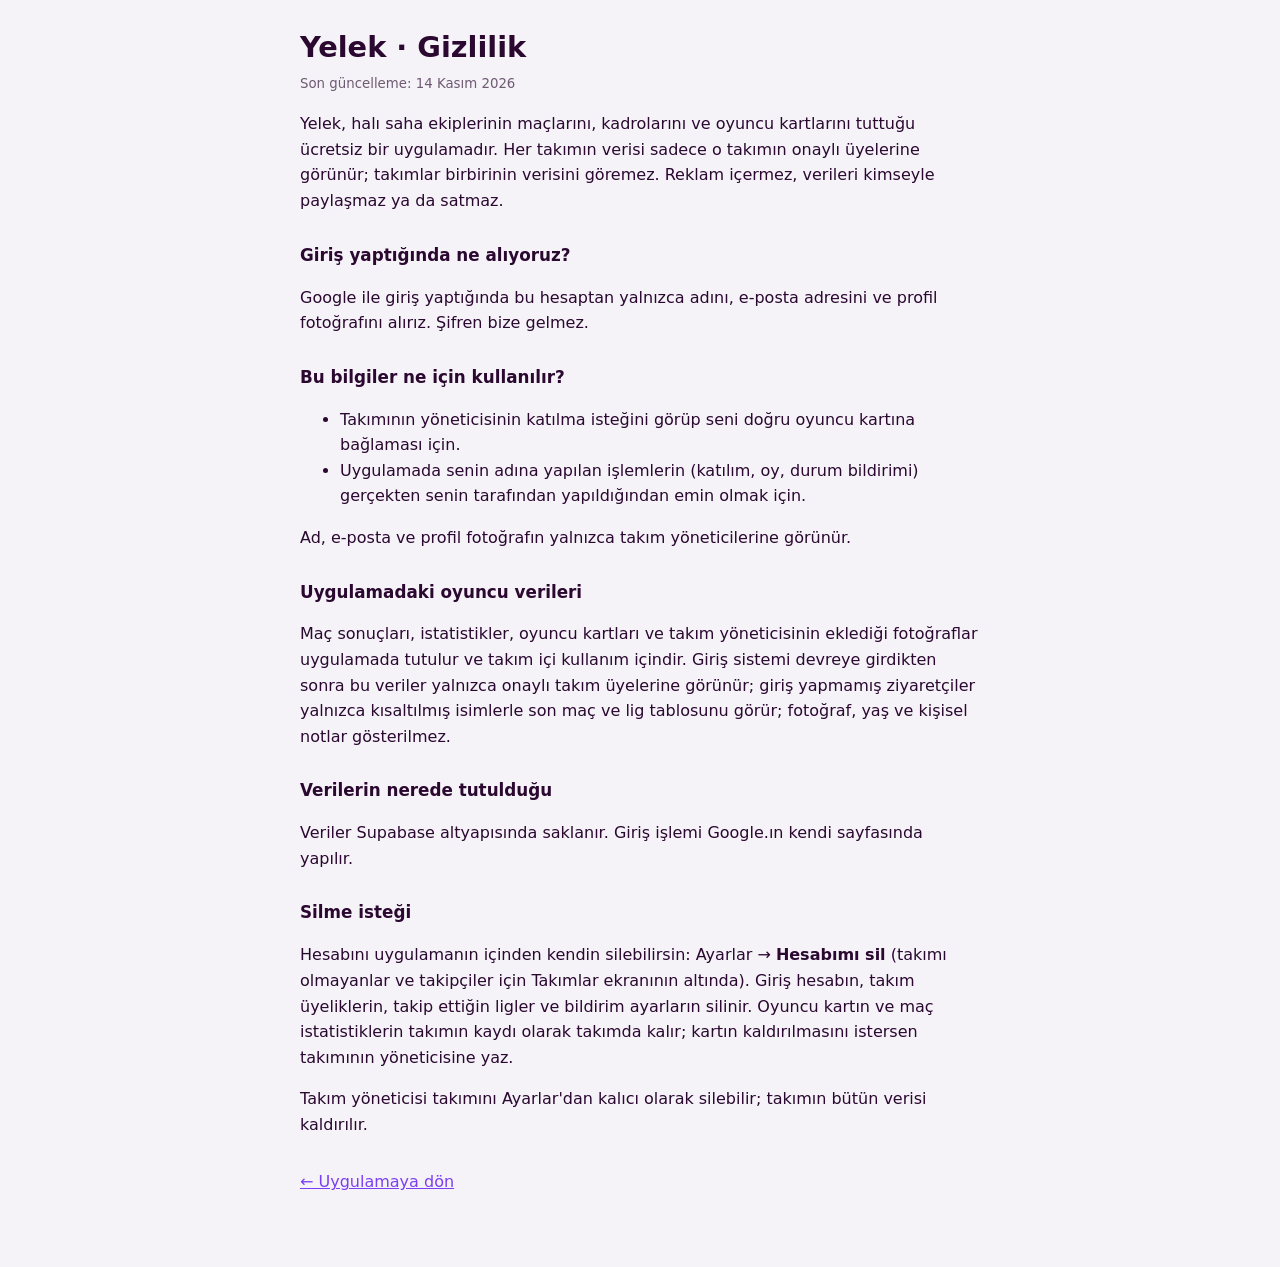
==== gizlilik.html @ 789c7aac "Hesabımı sil: uygulama içinden kalıcı hesap silme (yedekli), gizlilik metni Co-Authored-By: Claude O" ====
<!doctype html>
<html lang="tr">
<head>
<meta charset="utf-8">
<meta name="viewport" content="width=device-width,initial-scale=1">
<title>Yelek · Gizlilik</title>
<style>
:root{--bg:#F5F3F8;--ink:#2A0830;--muted:#6E5A72;--acc:#7B3FF2}
body{margin:0;background:var(--bg);color:var(--ink);font:16px/1.6 Inter,system-ui,-apple-system,sans-serif}
main{max-width:680px;margin:0 auto;padding:32px 16px 56px}
h1{font-size:1.8rem;line-height:1.1;margin:0 0 6px}
h2{font-size:1.05rem;margin:28px 0 6px}
p,li{color:var(--ink)}small{color:var(--muted)}
a{color:var(--acc)}
</style>
</head>
<body>
<main>
<h1>Yelek · Gizlilik</h1>
<small>Son güncelleme: 14 Kasım 2026</small>

<p>Yelek, halı saha ekiplerinin maçlarını, kadrolarını ve oyuncu kartlarını tuttuğu ücretsiz bir uygulamadır. Her takımın verisi sadece o takımın onaylı üyelerine görünür; takımlar birbirinin verisini göremez. Reklam içermez, verileri kimseyle paylaşmaz ya da satmaz.</p>

<h2>Giriş yaptığında ne alıyoruz?</h2>
<p>Google ile giriş yaptığında bu hesaptan yalnızca adını, e-posta adresini ve profil fotoğrafını alırız. Şifren bize gelmez.</p>

<h2>Bu bilgiler ne için kullanılır?</h2>
<ul>
<li>Takımının yöneticisinin katılma isteğini görüp seni doğru oyuncu kartına bağlaması için.</li>
<li>Uygulamada senin adına yapılan işlemlerin (katılım, oy, durum bildirimi) gerçekten senin tarafından yapıldığından emin olmak için.</li>
</ul>
<p>Ad, e-posta ve profil fotoğrafın yalnızca takım yöneticilerine görünür.</p>

<h2>Uygulamadaki oyuncu verileri</h2>
<p>Maç sonuçları, istatistikler, oyuncu kartları ve takım yöneticisinin eklediği fotoğraflar uygulamada tutulur ve takım içi kullanım içindir. Giriş sistemi devreye girdikten sonra bu veriler yalnızca onaylı takım üyelerine görünür; giriş yapmamış ziyaretçiler yalnızca kısaltılmış isimlerle son maç ve lig tablosunu görür; fotoğraf, yaş ve kişisel notlar gösterilmez.</p>

<h2>Verilerin nerede tutulduğu</h2>
<p>Veriler Supabase altyapısında saklanır. Giriş işlemi Google.ın kendi sayfasında yapılır.</p>

<h2>Silme isteği</h2>
<p>Hesabını uygulamanın içinden kendin silebilirsin: Ayarlar → <b>Hesabımı sil</b> (takımı olmayanlar ve takipçiler için Takımlar ekranının altında). Giriş hesabın, takım üyeliklerin, takip ettiğin ligler ve bildirim ayarların silinir. Oyuncu kartın ve maç istatistiklerin takımın kaydı olarak takımda kalır; kartın kaldırılmasını istersen takımının yöneticisine yaz.</p>
<p>Takım yöneticisi takımını Ayarlar'dan kalıcı olarak silebilir; takımın bütün verisi kaldırılır.</p>

<p style="margin-top:32px"><a href="./">← Uygulamaya dön</a></p>
</main>
</body>
</html>
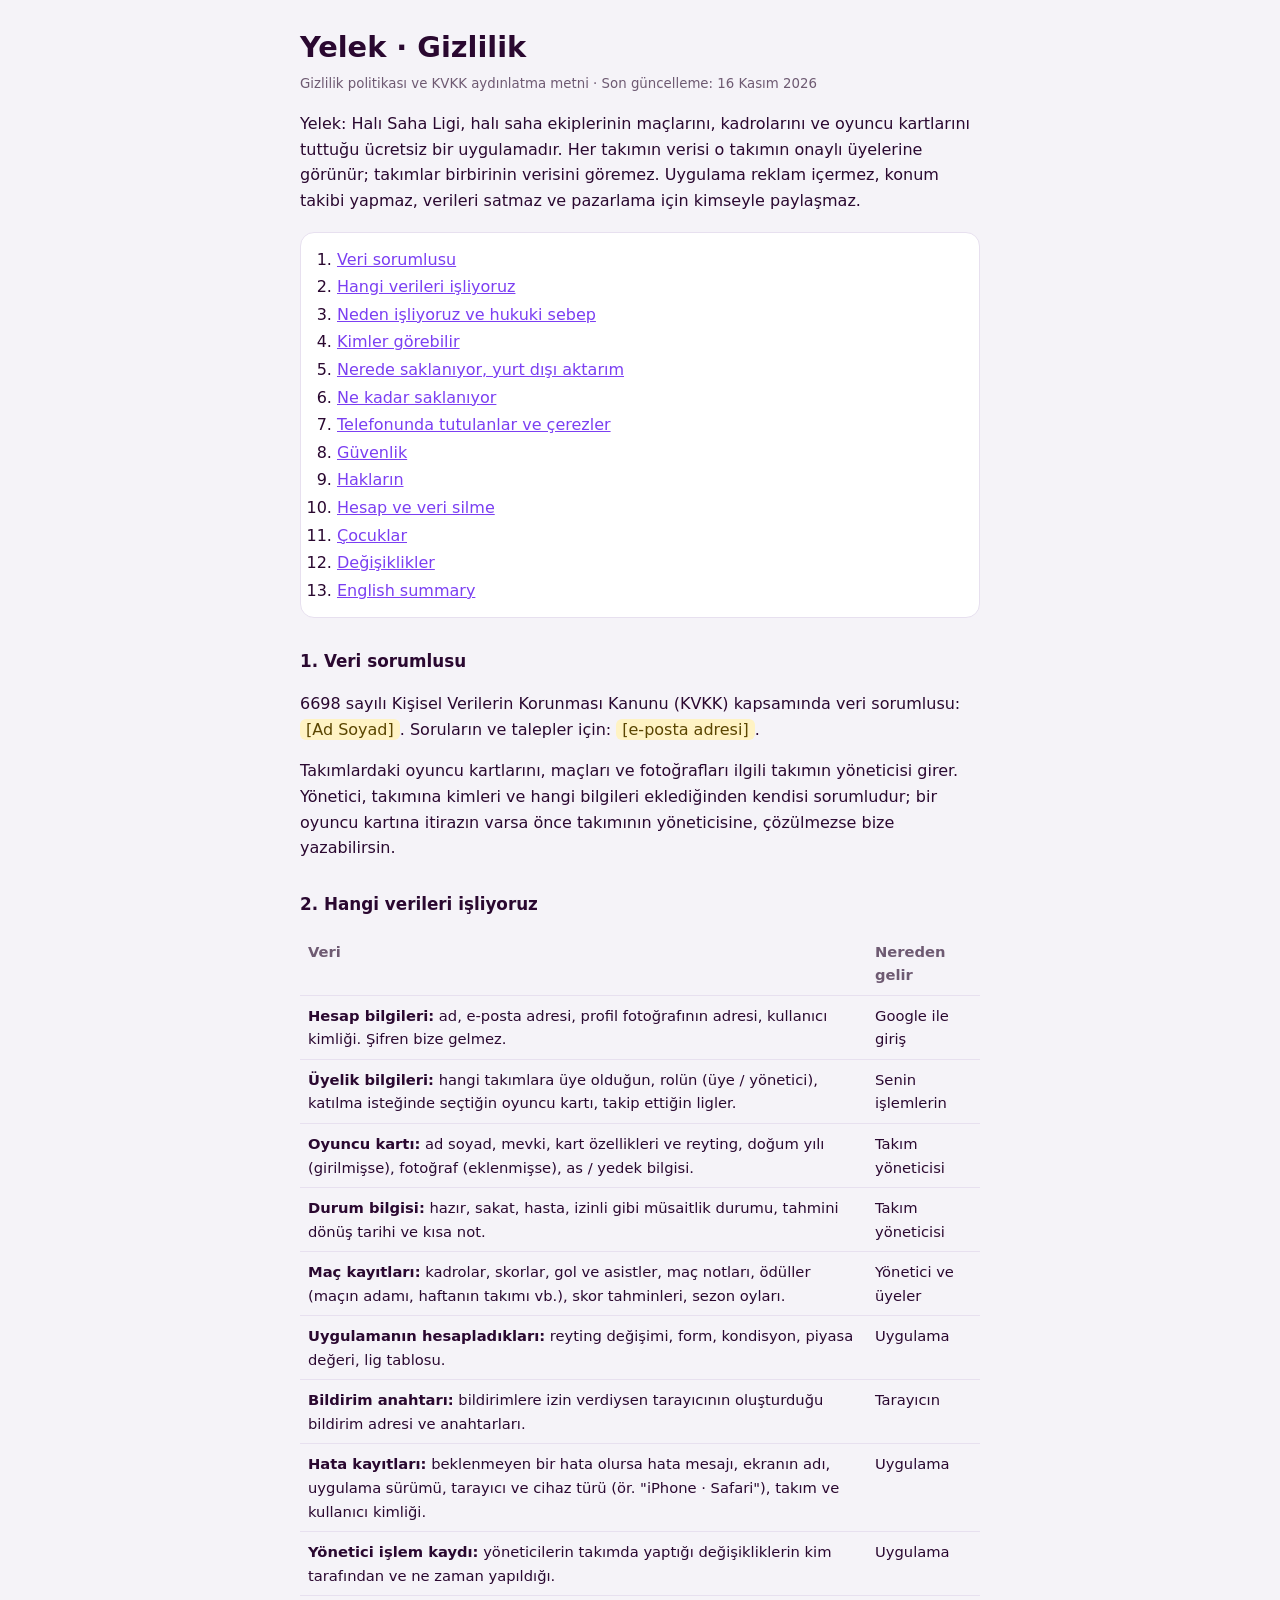
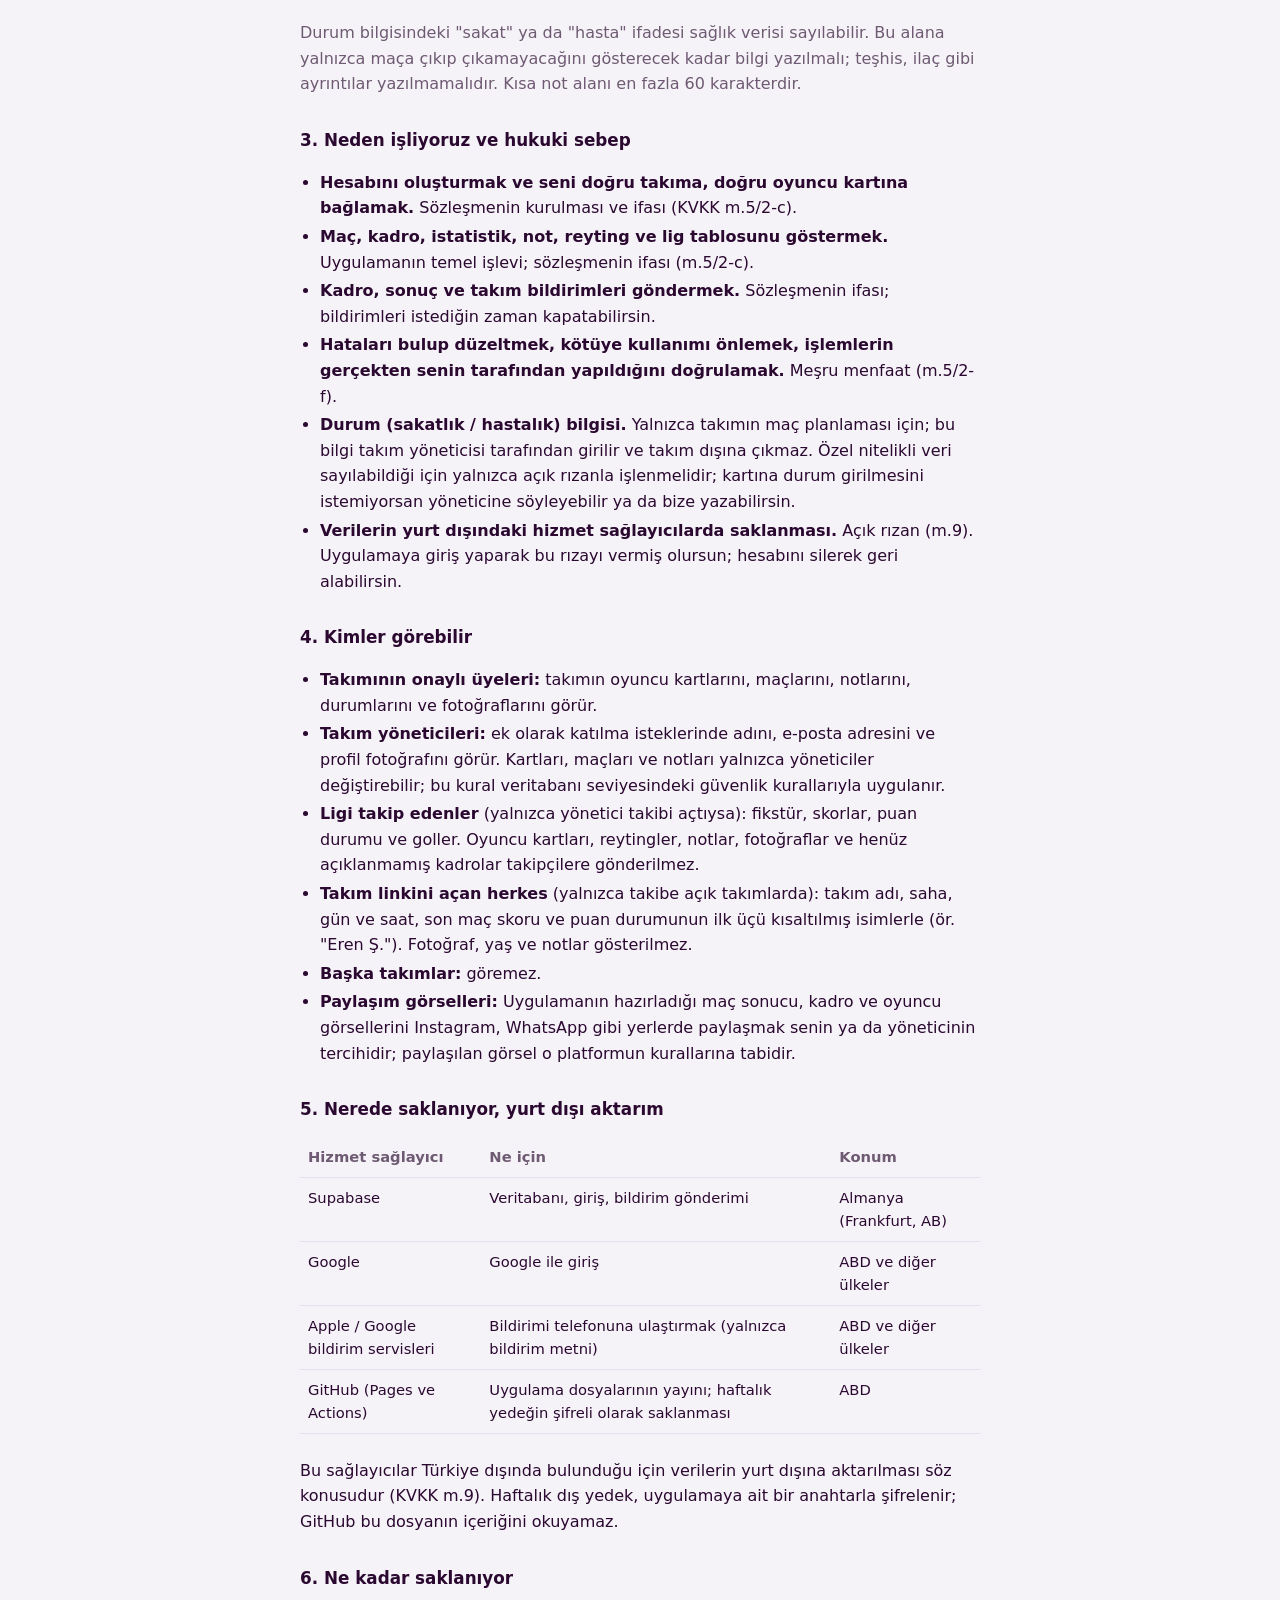
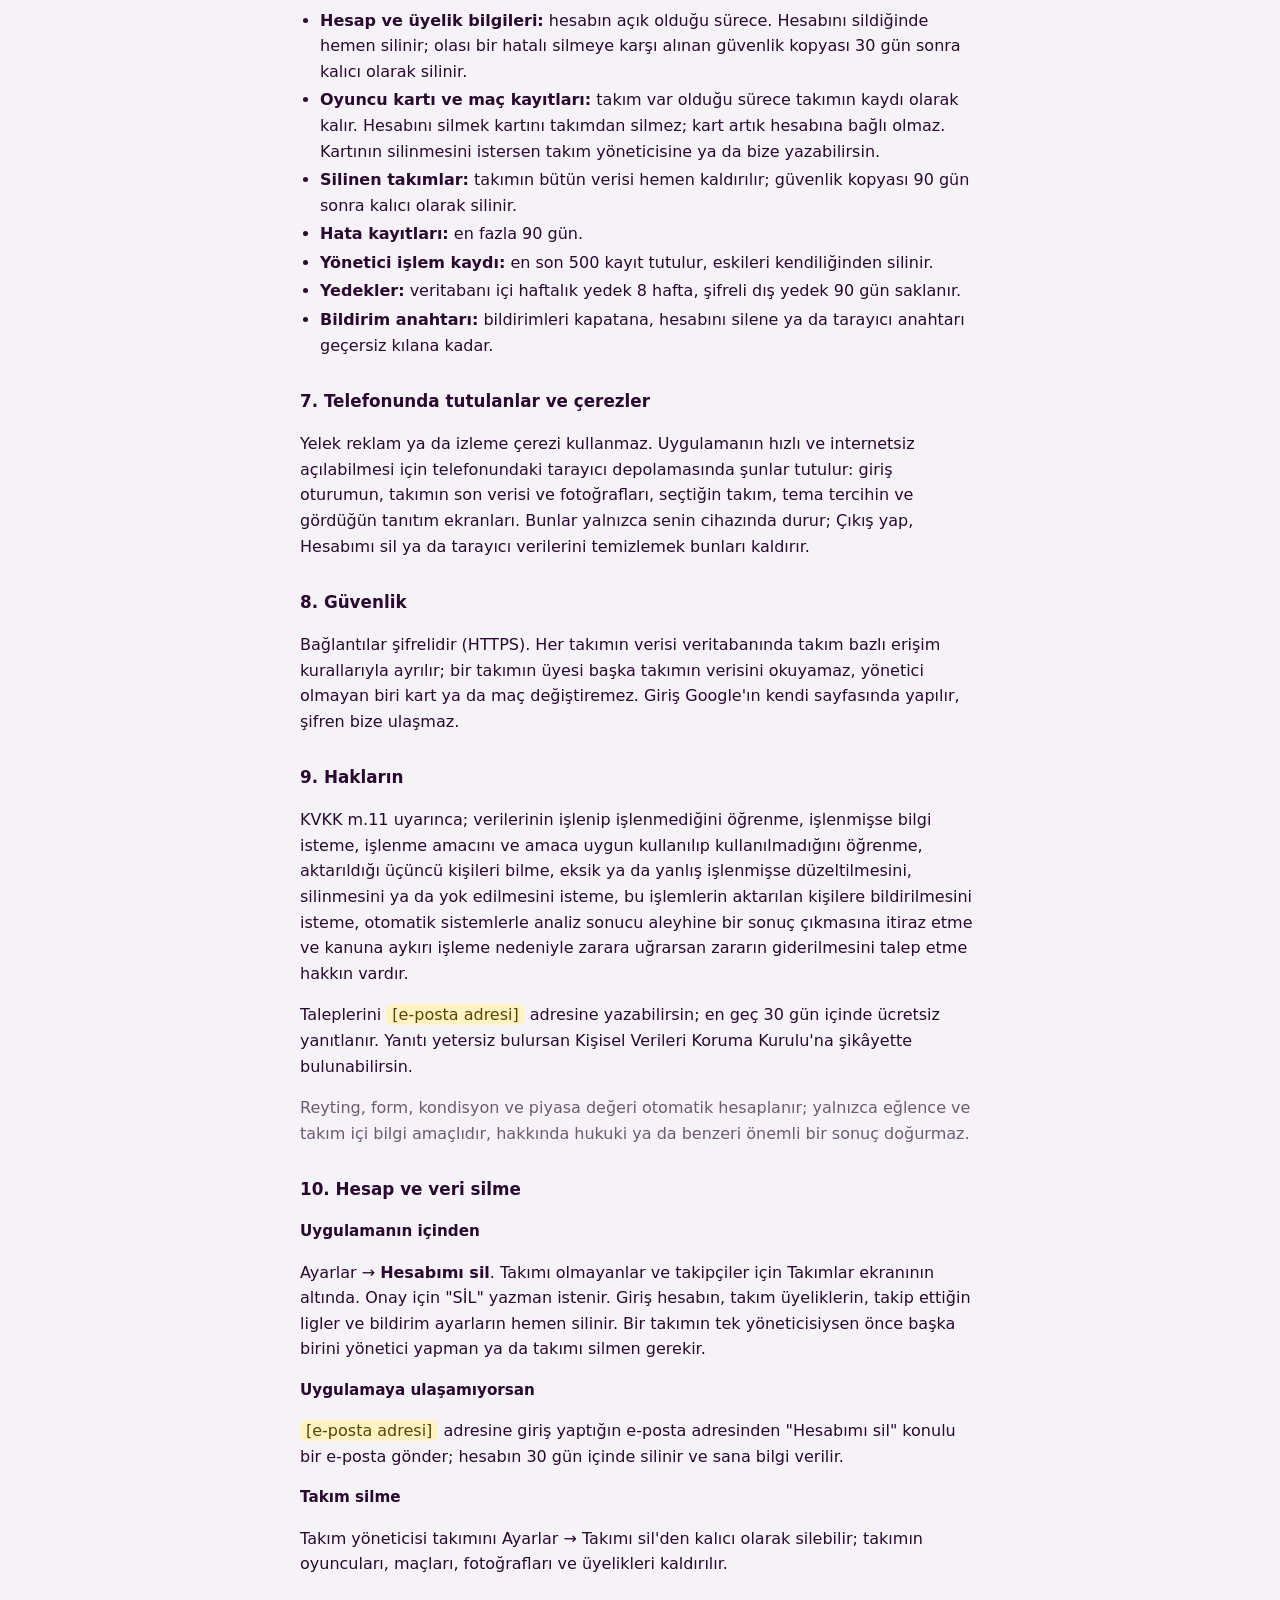
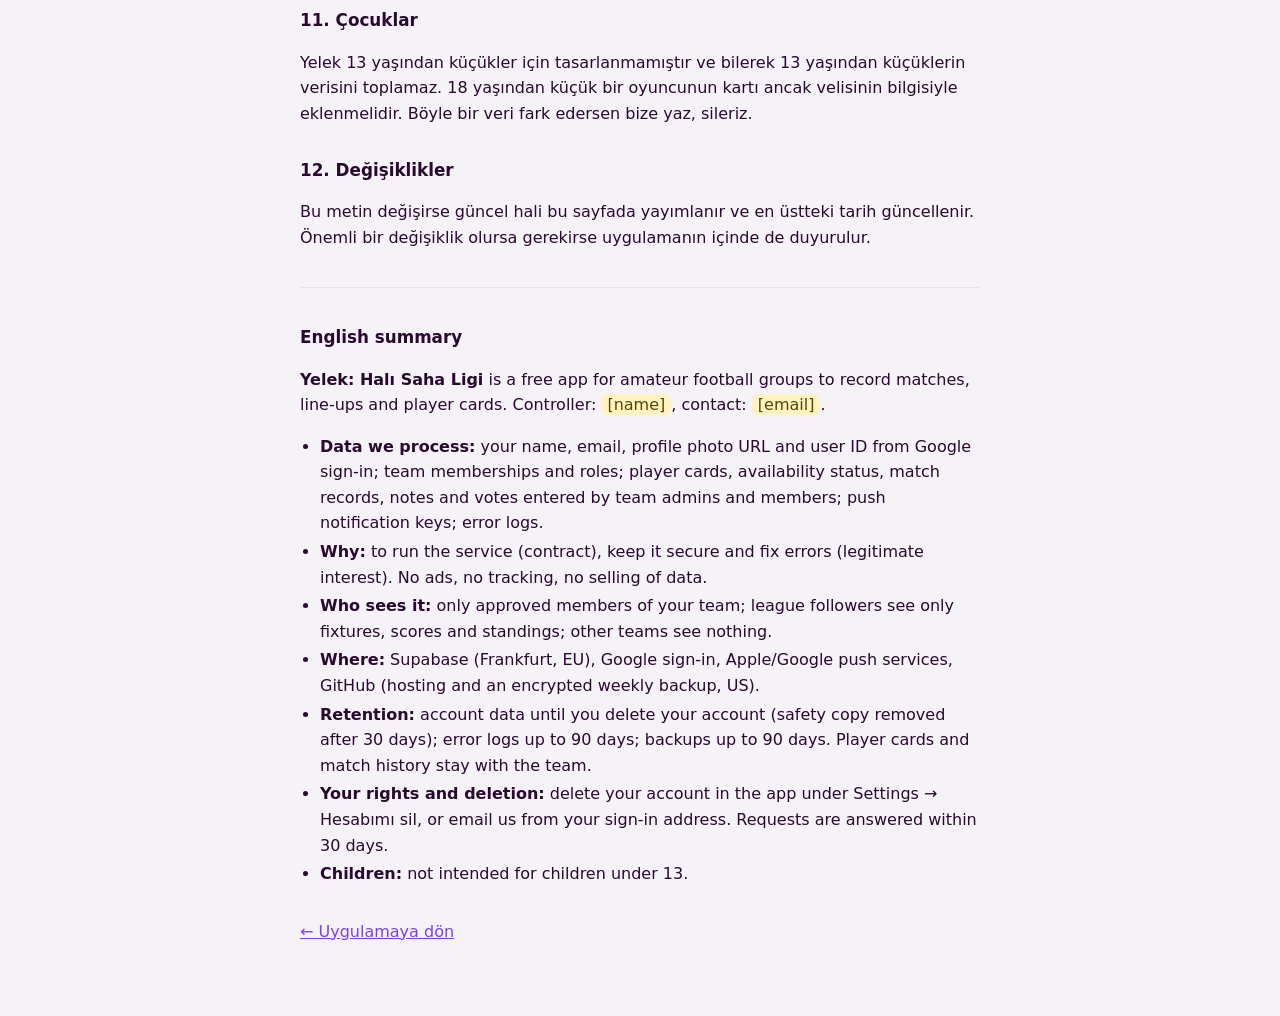
==== commit 8144245a: "Gizlilik: KVKK aydınlatma metni olarak yeniden yazıldı (veri listesi, hukuki sebep, görünürlük, yurt" ====
--- a/gizlilik.html
+++ b/gizlilik.html
@@ -4,42 +4,149 @@
 <meta charset="utf-8">
 <meta name="viewport" content="width=device-width,initial-scale=1">
 <title>Yelek · Gizlilik</title>
+<meta name="description" content="Yelek: Halı Saha Ligi gizlilik politikası ve KVKK aydınlatma metni.">
 <style>
-:root{--bg:#F5F3F8;--ink:#2A0830;--muted:#6E5A72;--acc:#7B3FF2}
+:root{--bg:#F5F3F8;--card:#fff;--ink:#2A0830;--muted:#6E5A72;--acc:#7B3FF2;--line:#E7E0EF}
+@media (prefers-color-scheme:dark){:root{--bg:#0F0A1A;--card:#1A1229;--ink:#F1EAFB;--muted:#B4A6C9;--acc:#A98BFF;--line:#3A2C55}}
 body{margin:0;background:var(--bg);color:var(--ink);font:16px/1.6 Inter,system-ui,-apple-system,sans-serif}
 main{max-width:680px;margin:0 auto;padding:32px 16px 56px}
 h1{font-size:1.8rem;line-height:1.1;margin:0 0 6px}
-h2{font-size:1.05rem;margin:28px 0 6px}
-p,li{color:var(--ink)}small{color:var(--muted)}
+h2{font-size:1.05rem;margin:30px 0 6px;scroll-margin-top:16px}
+h3{font-size:.95rem;margin:16px 0 4px}
+p,li{color:var(--ink)}small,.muted{color:var(--muted)}
+ul{padding-left:20px}li{margin:3px 0}
 a{color:var(--acc)}
+.toc{background:var(--card);border:1px solid var(--line);border-radius:14px;padding:12px 16px;margin:18px 0}
+.toc ol{margin:0;padding-left:20px}.toc li{margin:2px 0}
+table{width:100%;border-collapse:collapse;font-size:.92rem;margin:8px 0}
+th,td{text-align:left;vertical-align:top;padding:8px;border-bottom:1px solid var(--line)}
+th{color:var(--muted);font-weight:600}
+.tw{overflow-x:auto}
+.ph{background:#FFF3C4;color:#5A4500;padding:1px 6px;border-radius:6px}
+@media (prefers-color-scheme:dark){.ph{background:#3A2E0E;color:#F2C85B}}
+hr{border:0;border-top:1px solid var(--line);margin:36px 0}
 </style>
 </head>
 <body>
 <main>
 <h1>Yelek · Gizlilik</h1>
-<small>Son güncelleme: 14 Kasım 2026</small>
+<small>Gizlilik politikası ve KVKK aydınlatma metni · Son güncelleme: 16 Kasım 2026</small>
 
-<p>Yelek, halı saha ekiplerinin maçlarını, kadrolarını ve oyuncu kartlarını tuttuğu ücretsiz bir uygulamadır. Her takımın verisi sadece o takımın onaylı üyelerine görünür; takımlar birbirinin verisini göremez. Reklam içermez, verileri kimseyle paylaşmaz ya da satmaz.</p>
+<p>Yelek: Halı Saha Ligi, halı saha ekiplerinin maçlarını, kadrolarını ve oyuncu kartlarını tuttuğu ücretsiz bir uygulamadır. Her takımın verisi o takımın onaylı üyelerine görünür; takımlar birbirinin verisini göremez. Uygulama reklam içermez, konum takibi yapmaz, verileri satmaz ve pazarlama için kimseyle paylaşmaz.</p>
 
-<h2>Giriş yaptığında ne alıyoruz?</h2>
-<p>Google ile giriş yaptığında bu hesaptan yalnızca adını, e-posta adresini ve profil fotoğrafını alırız. Şifren bize gelmez.</p>
+<nav class="toc" aria-label="İçindekiler"><ol>
+<li><a href="#sorumlu">Veri sorumlusu</a></li>
+<li><a href="#veriler">Hangi verileri işliyoruz</a></li>
+<li><a href="#amac">Neden işliyoruz ve hukuki sebep</a></li>
+<li><a href="#gorunurluk">Kimler görebilir</a></li>
+<li><a href="#aktarim">Nerede saklanıyor, yurt dışı aktarım</a></li>
+<li><a href="#sure">Ne kadar saklanıyor</a></li>
+<li><a href="#cihaz">Telefonunda tutulanlar ve çerezler</a></li>
+<li><a href="#guvenlik">Güvenlik</a></li>
+<li><a href="#haklar">Hakların</a></li>
+<li><a href="#hesap-silme">Hesap ve veri silme</a></li>
+<li><a href="#cocuklar">Çocuklar</a></li>
+<li><a href="#degisiklik">Değişiklikler</a></li>
+<li><a href="#en">English summary</a></li>
+</ol></nav>
 
-<h2>Bu bilgiler ne için kullanılır?</h2>
+<h2 id="sorumlu">1. Veri sorumlusu</h2>
+<p>6698 sayılı Kişisel Verilerin Korunması Kanunu (KVKK) kapsamında veri sorumlusu: <span class="ph">[Ad Soyad]</span>. Soruların ve talepler için: <span class="ph">[e-posta adresi]</span>.</p>
+<p>Takımlardaki oyuncu kartlarını, maçları ve fotoğrafları ilgili takımın yöneticisi girer. Yönetici, takımına kimleri ve hangi bilgileri eklediğinden kendisi sorumludur; bir oyuncu kartına itirazın varsa önce takımının yöneticisine, çözülmezse bize yazabilirsin.</p>
+
+<h2 id="veriler">2. Hangi verileri işliyoruz</h2>
+<div class="tw"><table>
+<tr><th>Veri</th><th>Nereden gelir</th></tr>
+<tr><td><b>Hesap bilgileri:</b> ad, e-posta adresi, profil fotoğrafının adresi, kullanıcı kimliği. Şifren bize gelmez.</td><td>Google ile giriş</td></tr>
+<tr><td><b>Üyelik bilgileri:</b> hangi takımlara üye olduğun, rolün (üye / yönetici), katılma isteğinde seçtiğin oyuncu kartı, takip ettiğin ligler.</td><td>Senin işlemlerin</td></tr>
+<tr><td><b>Oyuncu kartı:</b> ad soyad, mevki, kart özellikleri ve reyting, doğum yılı (girilmişse), fotoğraf (eklenmişse), as / yedek bilgisi.</td><td>Takım yöneticisi</td></tr>
+<tr><td><b>Durum bilgisi:</b> hazır, sakat, hasta, izinli gibi müsaitlik durumu, tahmini dönüş tarihi ve kısa not.</td><td>Takım yöneticisi</td></tr>
+<tr><td><b>Maç kayıtları:</b> kadrolar, skorlar, gol ve asistler, maç notları, ödüller (maçın adamı, haftanın takımı vb.), skor tahminleri, sezon oyları.</td><td>Yönetici ve üyeler</td></tr>
+<tr><td><b>Uygulamanın hesapladıkları:</b> reyting değişimi, form, kondisyon, piyasa değeri, lig tablosu.</td><td>Uygulama</td></tr>
+<tr><td><b>Bildirim anahtarı:</b> bildirimlere izin verdiysen tarayıcının oluşturduğu bildirim adresi ve anahtarları.</td><td>Tarayıcın</td></tr>
+<tr><td><b>Hata kayıtları:</b> beklenmeyen bir hata olursa hata mesajı, ekranın adı, uygulama sürümü, tarayıcı ve cihaz türü (ör. "iPhone · Safari"), takım ve kullanıcı kimliği.</td><td>Uygulama</td></tr>
+<tr><td><b>Yönetici işlem kaydı:</b> yöneticilerin takımda yaptığı değişikliklerin kim tarafından ve ne zaman yapıldığı.</td><td>Uygulama</td></tr>
+</table></div>
+<p class="muted">Durum bilgisindeki "sakat" ya da "hasta" ifadesi sağlık verisi sayılabilir. Bu alana yalnızca maça çıkıp çıkamayacağını gösterecek kadar bilgi yazılmalı; teşhis, ilaç gibi ayrıntılar yazılmamalıdır. Kısa not alanı en fazla 60 karakterdir.</p>
+
+<h2 id="amac">3. Neden işliyoruz ve hukuki sebep</h2>
 <ul>
-<li>Takımının yöneticisinin katılma isteğini görüp seni doğru oyuncu kartına bağlaması için.</li>
-<li>Uygulamada senin adına yapılan işlemlerin (katılım, oy, durum bildirimi) gerçekten senin tarafından yapıldığından emin olmak için.</li>
+<li><b>Hesabını oluşturmak ve seni doğru takıma, doğru oyuncu kartına bağlamak.</b> Sözleşmenin kurulması ve ifası (KVKK m.5/2-c).</li>
+<li><b>Maç, kadro, istatistik, not, reyting ve lig tablosunu göstermek.</b> Uygulamanın temel işlevi; sözleşmenin ifası (m.5/2-c).</li>
+<li><b>Kadro, sonuç ve takım bildirimleri göndermek.</b> Sözleşmenin ifası; bildirimleri istediğin zaman kapatabilirsin.</li>
+<li><b>Hataları bulup düzeltmek, kötüye kullanımı önlemek, işlemlerin gerçekten senin tarafından yapıldığını doğrulamak.</b> Meşru menfaat (m.5/2-f).</li>
+<li><b>Durum (sakatlık / hastalık) bilgisi.</b> Yalnızca takımın maç planlaması için; bu bilgi takım yöneticisi tarafından girilir ve takım dışına çıkmaz. Özel nitelikli veri sayılabildiği için yalnızca açık rızanla işlenmelidir; kartına durum girilmesini istemiyorsan yöneticine söyleyebilir ya da bize yazabilirsin.</li>
+<li><b>Verilerin yurt dışındaki hizmet sağlayıcılarda saklanması.</b> Açık rızan (m.9). Uygulamaya giriş yaparak bu rızayı vermiş olursun; hesabını silerek geri alabilirsin.</li>
 </ul>
-<p>Ad, e-posta ve profil fotoğrafın yalnızca takım yöneticilerine görünür.</p>
 
-<h2>Uygulamadaki oyuncu verileri</h2>
-<p>Maç sonuçları, istatistikler, oyuncu kartları ve takım yöneticisinin eklediği fotoğraflar uygulamada tutulur ve takım içi kullanım içindir. Giriş sistemi devreye girdikten sonra bu veriler yalnızca onaylı takım üyelerine görünür; giriş yapmamış ziyaretçiler yalnızca kısaltılmış isimlerle son maç ve lig tablosunu görür; fotoğraf, yaş ve kişisel notlar gösterilmez.</p>
+<h2 id="gorunurluk">4. Kimler görebilir</h2>
+<ul>
+<li><b>Takımının onaylı üyeleri:</b> takımın oyuncu kartlarını, maçlarını, notlarını, durumlarını ve fotoğraflarını görür.</li>
+<li><b>Takım yöneticileri:</b> ek olarak katılma isteklerinde adını, e-posta adresini ve profil fotoğrafını görür. Kartları, maçları ve notları yalnızca yöneticiler değiştirebilir; bu kural veritabanı seviyesindeki güvenlik kurallarıyla uygulanır.</li>
+<li><b>Ligi takip edenler</b> (yalnızca yönetici takibi açtıysa): fikstür, skorlar, puan durumu ve goller. Oyuncu kartları, reytingler, notlar, fotoğraflar ve henüz açıklanmamış kadrolar takipçilere gönderilmez.</li>
+<li><b>Takım linkini açan herkes</b> (yalnızca takibe açık takımlarda): takım adı, saha, gün ve saat, son maç skoru ve puan durumunun ilk üçü kısaltılmış isimlerle (ör. "Eren Ş."). Fotoğraf, yaş ve notlar gösterilmez.</li>
+<li><b>Başka takımlar:</b> göremez.</li>
+<li><b>Paylaşım görselleri:</b> Uygulamanın hazırladığı maç sonucu, kadro ve oyuncu görsellerini Instagram, WhatsApp gibi yerlerde paylaşmak senin ya da yöneticinin tercihidir; paylaşılan görsel o platformun kurallarına tabidir.</li>
+</ul>
 
-<h2>Verilerin nerede tutulduğu</h2>
-<p>Veriler Supabase altyapısında saklanır. Giriş işlemi Google.ın kendi sayfasında yapılır.</p>
+<h2 id="aktarim">5. Nerede saklanıyor, yurt dışı aktarım</h2>
+<div class="tw"><table>
+<tr><th>Hizmet sağlayıcı</th><th>Ne için</th><th>Konum</th></tr>
+<tr><td>Supabase</td><td>Veritabanı, giriş, bildirim gönderimi</td><td>Almanya (Frankfurt, AB)</td></tr>
+<tr><td>Google</td><td>Google ile giriş</td><td>ABD ve diğer ülkeler</td></tr>
+<tr><td>Apple / Google bildirim servisleri</td><td>Bildirimi telefonuna ulaştırmak (yalnızca bildirim metni)</td><td>ABD ve diğer ülkeler</td></tr>
+<tr><td>GitHub (Pages ve Actions)</td><td>Uygulama dosyalarının yayını; haftalık yedeğin şifreli olarak saklanması</td><td>ABD</td></tr>
+</table></div>
+<p>Bu sağlayıcılar Türkiye dışında bulunduğu için verilerin yurt dışına aktarılması söz konusudur (KVKK m.9). Haftalık dış yedek, uygulamaya ait bir anahtarla şifrelenir; GitHub bu dosyanın içeriğini okuyamaz.</p>
 
-<h2>Silme isteği</h2>
-<p>Hesabını uygulamanın içinden kendin silebilirsin: Ayarlar → <b>Hesabımı sil</b> (takımı olmayanlar ve takipçiler için Takımlar ekranının altında). Giriş hesabın, takım üyeliklerin, takip ettiğin ligler ve bildirim ayarların silinir. Oyuncu kartın ve maç istatistiklerin takımın kaydı olarak takımda kalır; kartın kaldırılmasını istersen takımının yöneticisine yaz.</p>
-<p>Takım yöneticisi takımını Ayarlar'dan kalıcı olarak silebilir; takımın bütün verisi kaldırılır.</p>
+<h2 id="sure">6. Ne kadar saklanıyor</h2>
+<ul>
+<li><b>Hesap ve üyelik bilgileri:</b> hesabın açık olduğu sürece. Hesabını sildiğinde hemen silinir; olası bir hatalı silmeye karşı alınan güvenlik kopyası 30 gün sonra kalıcı olarak silinir.</li>
+<li><b>Oyuncu kartı ve maç kayıtları:</b> takım var olduğu sürece takımın kaydı olarak kalır. Hesabını silmek kartını takımdan silmez; kart artık hesabına bağlı olmaz. Kartının silinmesini istersen takım yöneticisine ya da bize yazabilirsin.</li>
+<li><b>Silinen takımlar:</b> takımın bütün verisi hemen kaldırılır; güvenlik kopyası 90 gün sonra kalıcı olarak silinir.</li>
+<li><b>Hata kayıtları:</b> en fazla 90 gün.</li>
+<li><b>Yönetici işlem kaydı:</b> en son 500 kayıt tutulur, eskileri kendiliğinden silinir.</li>
+<li><b>Yedekler:</b> veritabanı içi haftalık yedek 8 hafta, şifreli dış yedek 90 gün saklanır.</li>
+<li><b>Bildirim anahtarı:</b> bildirimleri kapatana, hesabını silene ya da tarayıcı anahtarı geçersiz kılana kadar.</li>
+</ul>
+
+<h2 id="cihaz">7. Telefonunda tutulanlar ve çerezler</h2>
+<p>Yelek reklam ya da izleme çerezi kullanmaz. Uygulamanın hızlı ve internetsiz açılabilmesi için telefonundaki tarayıcı depolamasında şunlar tutulur: giriş oturumun, takımın son verisi ve fotoğrafları, seçtiğin takım, tema tercihin ve gördüğün tanıtım ekranları. Bunlar yalnızca senin cihazında durur; Çıkış yap, Hesabımı sil ya da tarayıcı verilerini temizlemek bunları kaldırır.</p>
+
+<h2 id="guvenlik">8. Güvenlik</h2>
+<p>Bağlantılar şifrelidir (HTTPS). Her takımın verisi veritabanında takım bazlı erişim kurallarıyla ayrılır; bir takımın üyesi başka takımın verisini okuyamaz, yönetici olmayan biri kart ya da maç değiştiremez. Giriş Google'ın kendi sayfasında yapılır, şifren bize ulaşmaz.</p>
+
+<h2 id="haklar">9. Hakların</h2>
+<p>KVKK m.11 uyarınca; verilerinin işlenip işlenmediğini öğrenme, işlenmişse bilgi isteme, işlenme amacını ve amaca uygun kullanılıp kullanılmadığını öğrenme, aktarıldığı üçüncü kişileri bilme, eksik ya da yanlış işlenmişse düzeltilmesini, silinmesini ya da yok edilmesini isteme, bu işlemlerin aktarılan kişilere bildirilmesini isteme, otomatik sistemlerle analiz sonucu aleyhine bir sonuç çıkmasına itiraz etme ve kanuna aykırı işleme nedeniyle zarara uğrarsan zararın giderilmesini talep etme hakkın vardır.</p>
+<p>Taleplerini <span class="ph">[e-posta adresi]</span> adresine yazabilirsin; en geç 30 gün içinde ücretsiz yanıtlanır. Yanıtı yetersiz bulursan Kişisel Verileri Koruma Kurulu'na şikâyette bulunabilirsin.</p>
+<p class="muted">Reyting, form, kondisyon ve piyasa değeri otomatik hesaplanır; yalnızca eğlence ve takım içi bilgi amaçlıdır, hakkında hukuki ya da benzeri önemli bir sonuç doğurmaz.</p>
+
+<h2 id="hesap-silme">10. Hesap ve veri silme</h2>
+<h3>Uygulamanın içinden</h3>
+<p>Ayarlar → <b>Hesabımı sil</b>. Takımı olmayanlar ve takipçiler için Takımlar ekranının altında. Onay için "SİL" yazman istenir. Giriş hesabın, takım üyeliklerin, takip ettiğin ligler ve bildirim ayarların hemen silinir. Bir takımın tek yöneticisiysen önce başka birini yönetici yapman ya da takımı silmen gerekir.</p>
+<h3>Uygulamaya ulaşamıyorsan</h3>
+<p><span class="ph">[e-posta adresi]</span> adresine giriş yaptığın e-posta adresinden "Hesabımı sil" konulu bir e-posta gönder; hesabın 30 gün içinde silinir ve sana bilgi verilir.</p>
+<h3>Takım silme</h3>
+<p>Takım yöneticisi takımını Ayarlar → Takımı sil'den kalıcı olarak silebilir; takımın oyuncuları, maçları, fotoğrafları ve üyelikleri kaldırılır.</p>
+
+<h2 id="cocuklar">11. Çocuklar</h2>
+<p>Yelek 13 yaşından küçükler için tasarlanmamıştır ve bilerek 13 yaşından küçüklerin verisini toplamaz. 18 yaşından küçük bir oyuncunun kartı ancak velisinin bilgisiyle eklenmelidir. Böyle bir veri fark edersen bize yaz, sileriz.</p>
+
+<h2 id="degisiklik">12. Değişiklikler</h2>
+<p>Bu metin değişirse güncel hali bu sayfada yayımlanır ve en üstteki tarih güncellenir. Önemli bir değişiklik olursa gerekirse uygulamanın içinde de duyurulur.</p>
+
+<hr>
+<h2 id="en">English summary</h2>
+<p><b>Yelek: Halı Saha Ligi</b> is a free app for amateur football groups to record matches, line-ups and player cards. Controller: <span class="ph">[name]</span>, contact: <span class="ph">[email]</span>.</p>
+<ul>
+<li><b>Data we process:</b> your name, email, profile photo URL and user ID from Google sign-in; team memberships and roles; player cards, availability status, match records, notes and votes entered by team admins and members; push notification keys; error logs.</li>
+<li><b>Why:</b> to run the service (contract), keep it secure and fix errors (legitimate interest). No ads, no tracking, no selling of data.</li>
+<li><b>Who sees it:</b> only approved members of your team; league followers see only fixtures, scores and standings; other teams see nothing.</li>
+<li><b>Where:</b> Supabase (Frankfurt, EU), Google sign-in, Apple/Google push services, GitHub (hosting and an encrypted weekly backup, US).</li>
+<li><b>Retention:</b> account data until you delete your account (safety copy removed after 30 days); error logs up to 90 days; backups up to 90 days. Player cards and match history stay with the team.</li>
+<li><b>Your rights and deletion:</b> delete your account in the app under Settings → Hesabımı sil, or email us from your sign-in address. Requests are answered within 30 days.</li>
+<li><b>Children:</b> not intended for children under 13.</li>
+</ul>
 
 <p style="margin-top:32px"><a href="./">← Uygulamaya dön</a></p>
 </main>
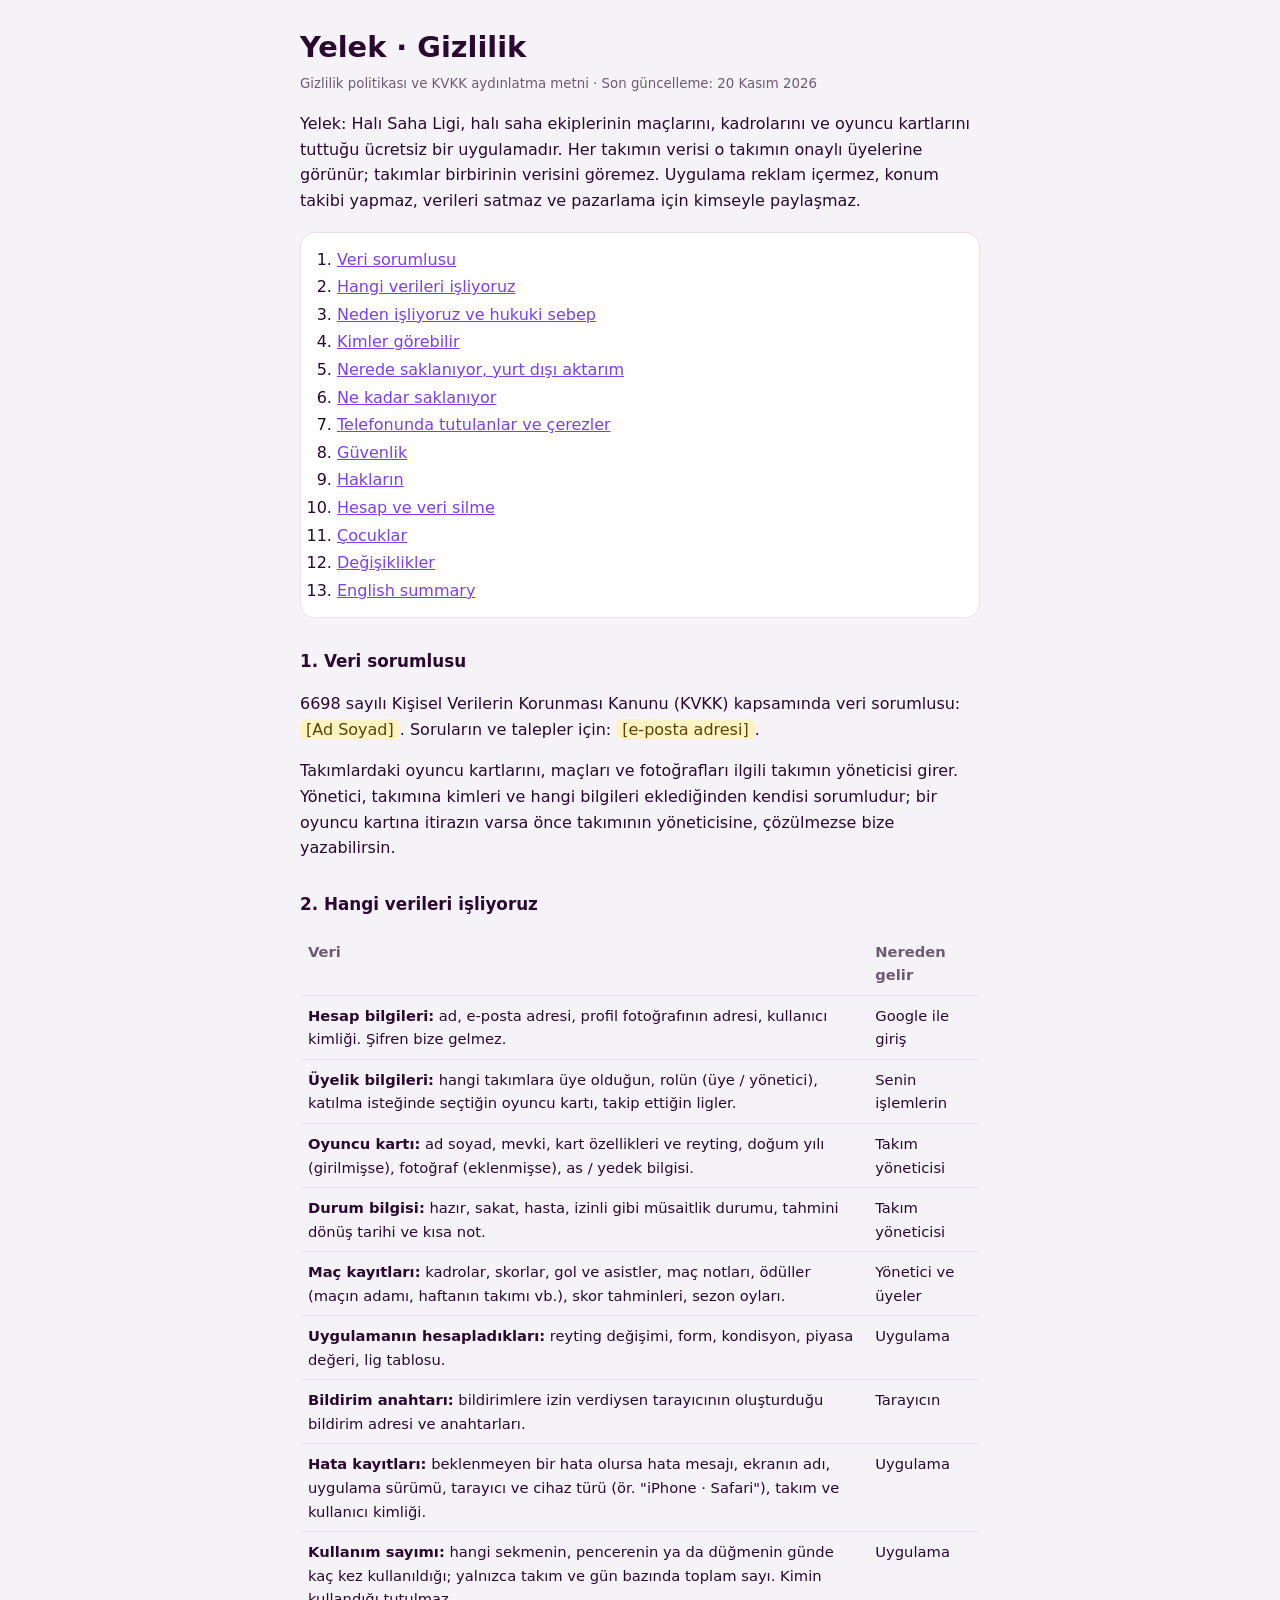
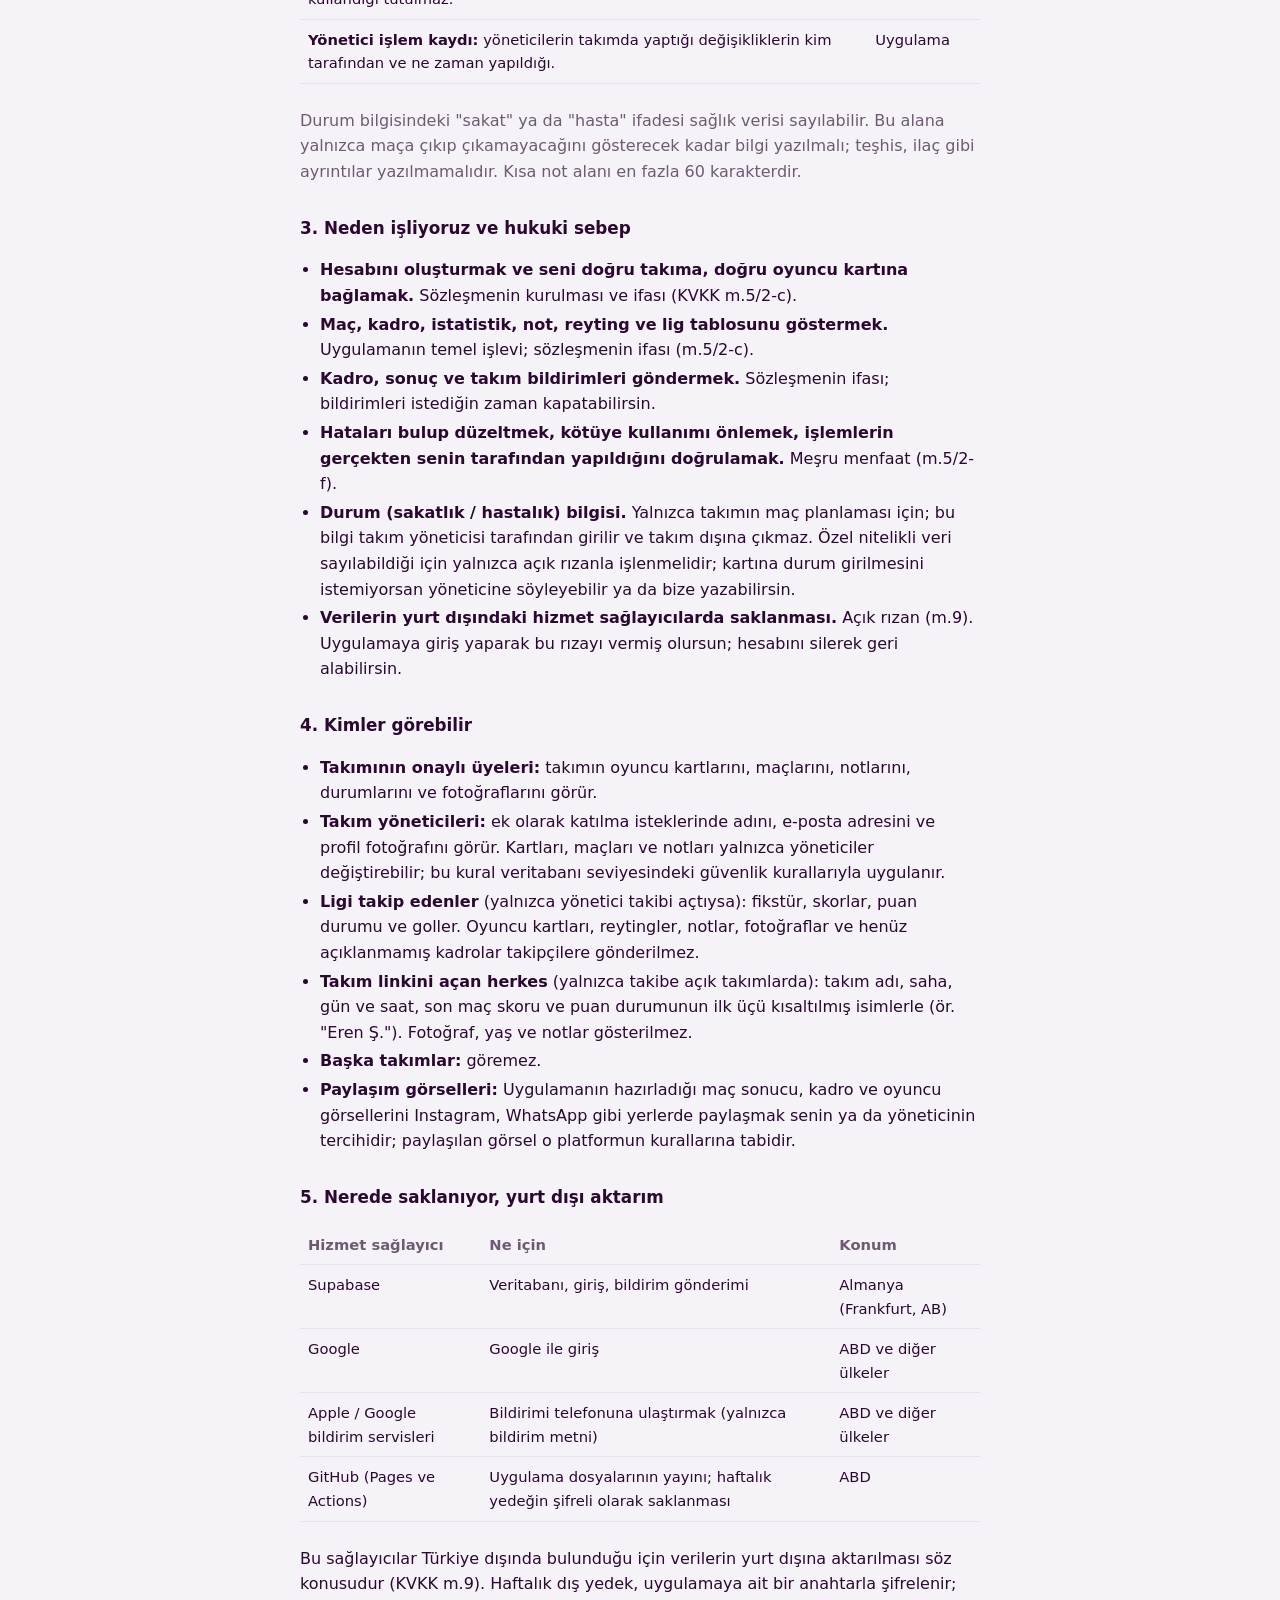
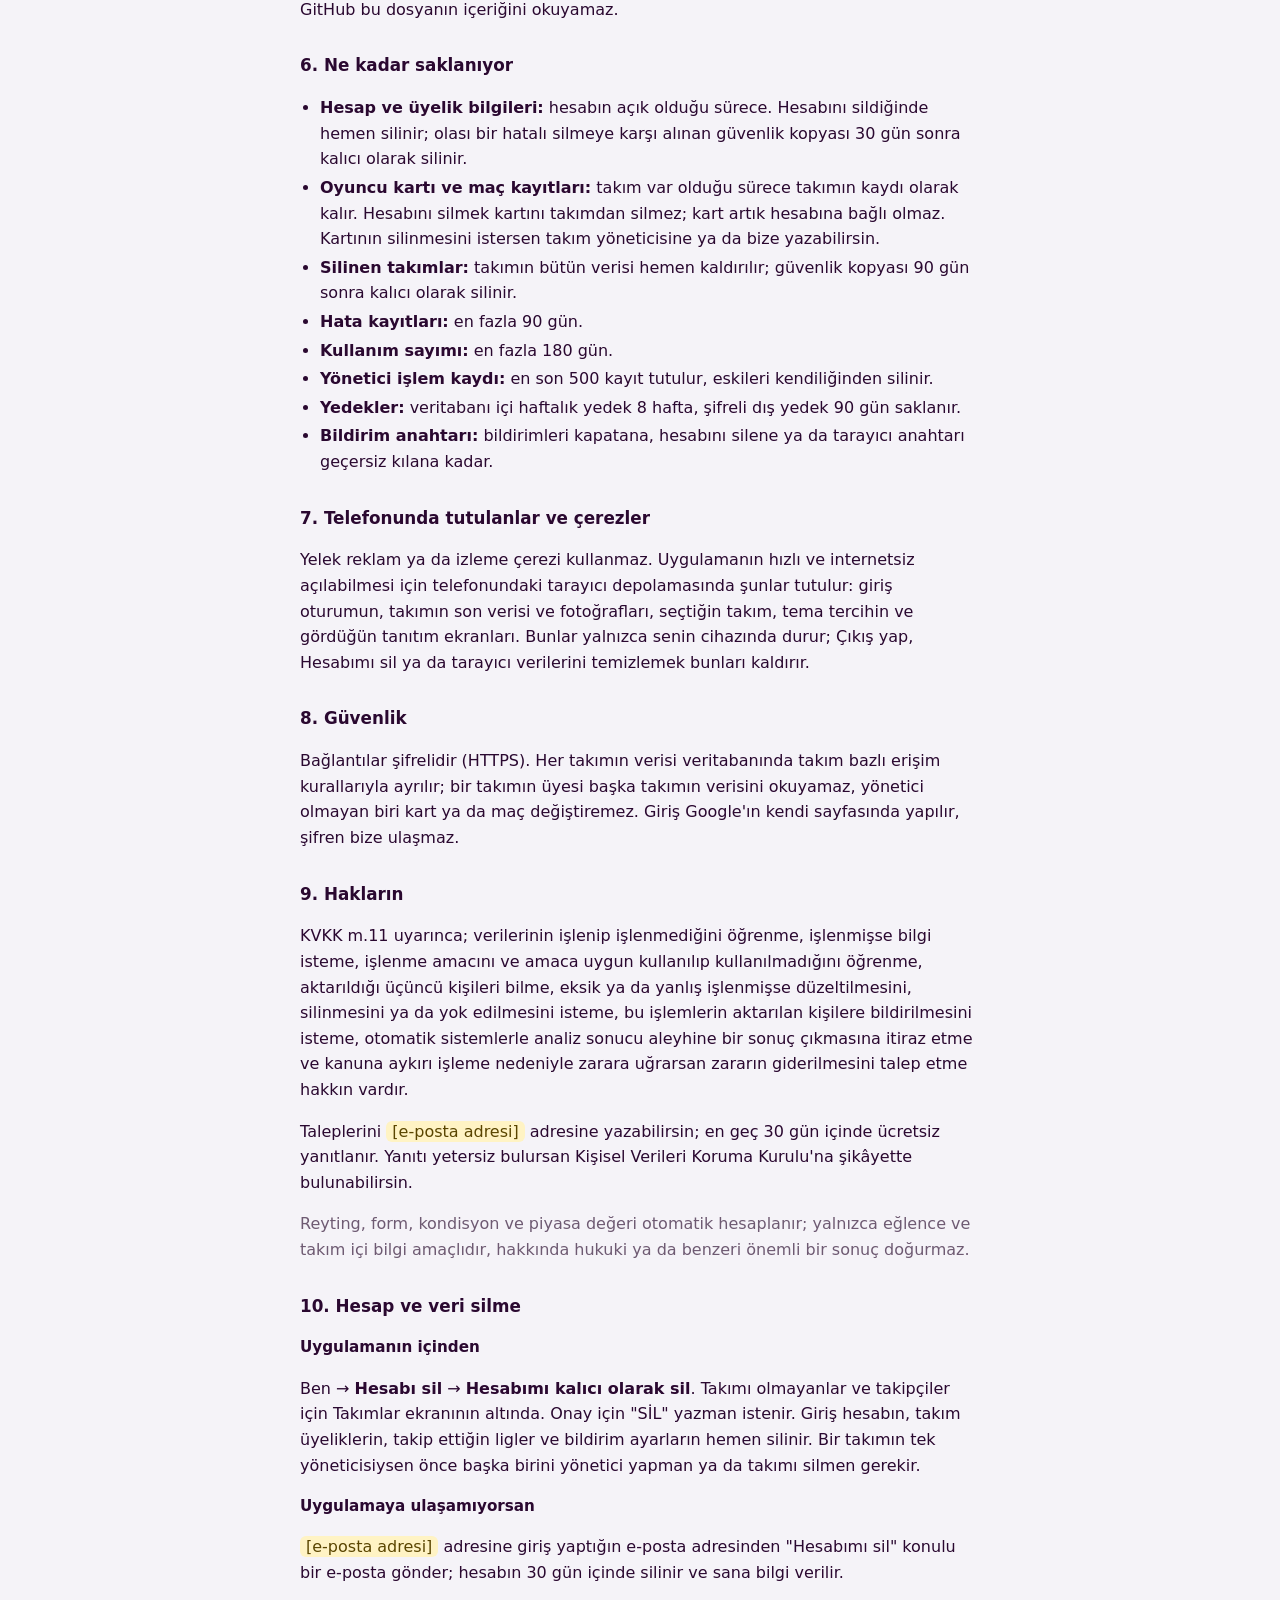
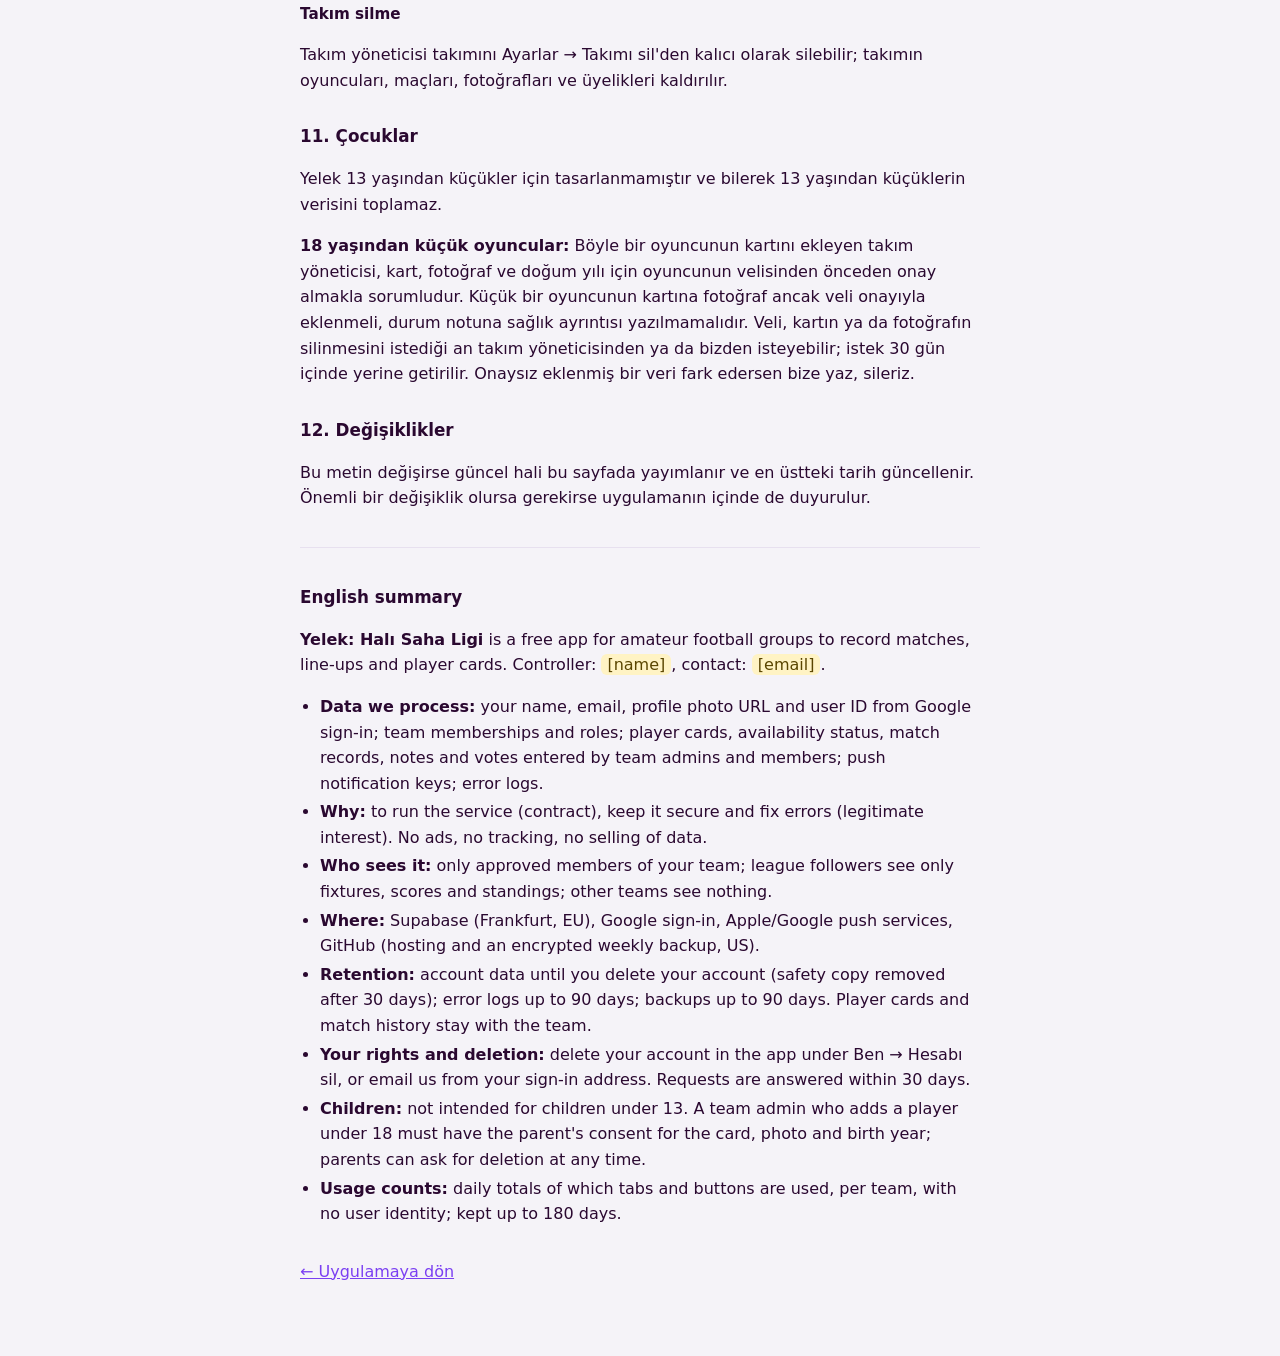
==== commit a92f414b: "Başka takımlara hazırlık: gizlilik metnine 18 yaş altı veli onayı ve kullanım sayımı; kart düzenleme" ====
--- a/gizlilik.html
+++ b/gizlilik.html
@@ -30,7 +30,7 @@
 <body>
 <main>
 <h1>Yelek · Gizlilik</h1>
-<small>Gizlilik politikası ve KVKK aydınlatma metni · Son güncelleme: 16 Kasım 2026</small>
+<small>Gizlilik politikası ve KVKK aydınlatma metni · Son güncelleme: 20 Kasım 2026</small>
 
 <p>Yelek: Halı Saha Ligi, halı saha ekiplerinin maçlarını, kadrolarını ve oyuncu kartlarını tuttuğu ücretsiz bir uygulamadır. Her takımın verisi o takımın onaylı üyelerine görünür; takımlar birbirinin verisini göremez. Uygulama reklam içermez, konum takibi yapmaz, verileri satmaz ve pazarlama için kimseyle paylaşmaz.</p>
 
@@ -65,6 +65,7 @@
 <tr><td><b>Uygulamanın hesapladıkları:</b> reyting değişimi, form, kondisyon, piyasa değeri, lig tablosu.</td><td>Uygulama</td></tr>
 <tr><td><b>Bildirim anahtarı:</b> bildirimlere izin verdiysen tarayıcının oluşturduğu bildirim adresi ve anahtarları.</td><td>Tarayıcın</td></tr>
 <tr><td><b>Hata kayıtları:</b> beklenmeyen bir hata olursa hata mesajı, ekranın adı, uygulama sürümü, tarayıcı ve cihaz türü (ör. "iPhone · Safari"), takım ve kullanıcı kimliği.</td><td>Uygulama</td></tr>
+<tr><td><b>Kullanım sayımı:</b> hangi sekmenin, pencerenin ya da düğmenin günde kaç kez kullanıldığı; yalnızca takım ve gün bazında toplam sayı. Kimin kullandığı tutulmaz.</td><td>Uygulama</td></tr>
 <tr><td><b>Yönetici işlem kaydı:</b> yöneticilerin takımda yaptığı değişikliklerin kim tarafından ve ne zaman yapıldığı.</td><td>Uygulama</td></tr>
 </table></div>
 <p class="muted">Durum bilgisindeki "sakat" ya da "hasta" ifadesi sağlık verisi sayılabilir. Bu alana yalnızca maça çıkıp çıkamayacağını gösterecek kadar bilgi yazılmalı; teşhis, ilaç gibi ayrıntılar yazılmamalıdır. Kısa not alanı en fazla 60 karakterdir.</p>
@@ -105,6 +106,7 @@
 <li><b>Oyuncu kartı ve maç kayıtları:</b> takım var olduğu sürece takımın kaydı olarak kalır. Hesabını silmek kartını takımdan silmez; kart artık hesabına bağlı olmaz. Kartının silinmesini istersen takım yöneticisine ya da bize yazabilirsin.</li>
 <li><b>Silinen takımlar:</b> takımın bütün verisi hemen kaldırılır; güvenlik kopyası 90 gün sonra kalıcı olarak silinir.</li>
 <li><b>Hata kayıtları:</b> en fazla 90 gün.</li>
+<li><b>Kullanım sayımı:</b> en fazla 180 gün.</li>
 <li><b>Yönetici işlem kaydı:</b> en son 500 kayıt tutulur, eskileri kendiliğinden silinir.</li>
 <li><b>Yedekler:</b> veritabanı içi haftalık yedek 8 hafta, şifreli dış yedek 90 gün saklanır.</li>
 <li><b>Bildirim anahtarı:</b> bildirimleri kapatana, hesabını silene ya da tarayıcı anahtarı geçersiz kılana kadar.</li>
@@ -123,14 +125,15 @@
 
 <h2 id="hesap-silme">10. Hesap ve veri silme</h2>
 <h3>Uygulamanın içinden</h3>
-<p>Ayarlar → <b>Hesabımı sil</b>. Takımı olmayanlar ve takipçiler için Takımlar ekranının altında. Onay için "SİL" yazman istenir. Giriş hesabın, takım üyeliklerin, takip ettiğin ligler ve bildirim ayarların hemen silinir. Bir takımın tek yöneticisiysen önce başka birini yönetici yapman ya da takımı silmen gerekir.</p>
+<p>Ben → <b>Hesabı sil</b> → <b>Hesabımı kalıcı olarak sil</b>. Takımı olmayanlar ve takipçiler için Takımlar ekranının altında. Onay için "SİL" yazman istenir. Giriş hesabın, takım üyeliklerin, takip ettiğin ligler ve bildirim ayarların hemen silinir. Bir takımın tek yöneticisiysen önce başka birini yönetici yapman ya da takımı silmen gerekir.</p>
 <h3>Uygulamaya ulaşamıyorsan</h3>
 <p><span class="ph">[e-posta adresi]</span> adresine giriş yaptığın e-posta adresinden "Hesabımı sil" konulu bir e-posta gönder; hesabın 30 gün içinde silinir ve sana bilgi verilir.</p>
 <h3>Takım silme</h3>
 <p>Takım yöneticisi takımını Ayarlar → Takımı sil'den kalıcı olarak silebilir; takımın oyuncuları, maçları, fotoğrafları ve üyelikleri kaldırılır.</p>
 
 <h2 id="cocuklar">11. Çocuklar</h2>
-<p>Yelek 13 yaşından küçükler için tasarlanmamıştır ve bilerek 13 yaşından küçüklerin verisini toplamaz. 18 yaşından küçük bir oyuncunun kartı ancak velisinin bilgisiyle eklenmelidir. Böyle bir veri fark edersen bize yaz, sileriz.</p>
+<p>Yelek 13 yaşından küçükler için tasarlanmamıştır ve bilerek 13 yaşından küçüklerin verisini toplamaz.</p>
+<p><b>18 yaşından küçük oyuncular:</b> Böyle bir oyuncunun kartını ekleyen takım yöneticisi, kart, fotoğraf ve doğum yılı için oyuncunun velisinden önceden onay almakla sorumludur. Küçük bir oyuncunun kartına fotoğraf ancak veli onayıyla eklenmeli, durum notuna sağlık ayrıntısı yazılmamalıdır. Veli, kartın ya da fotoğrafın silinmesini istediği an takım yöneticisinden ya da bizden isteyebilir; istek 30 gün içinde yerine getirilir. Onaysız eklenmiş bir veri fark edersen bize yaz, sileriz.</p>
 
 <h2 id="degisiklik">12. Değişiklikler</h2>
 <p>Bu metin değişirse güncel hali bu sayfada yayımlanır ve en üstteki tarih güncellenir. Önemli bir değişiklik olursa gerekirse uygulamanın içinde de duyurulur.</p>
@@ -144,8 +147,9 @@
 <li><b>Who sees it:</b> only approved members of your team; league followers see only fixtures, scores and standings; other teams see nothing.</li>
 <li><b>Where:</b> Supabase (Frankfurt, EU), Google sign-in, Apple/Google push services, GitHub (hosting and an encrypted weekly backup, US).</li>
 <li><b>Retention:</b> account data until you delete your account (safety copy removed after 30 days); error logs up to 90 days; backups up to 90 days. Player cards and match history stay with the team.</li>
-<li><b>Your rights and deletion:</b> delete your account in the app under Settings → Hesabımı sil, or email us from your sign-in address. Requests are answered within 30 days.</li>
-<li><b>Children:</b> not intended for children under 13.</li>
+<li><b>Your rights and deletion:</b> delete your account in the app under Ben → Hesabı sil, or email us from your sign-in address. Requests are answered within 30 days.</li>
+<li><b>Children:</b> not intended for children under 13. A team admin who adds a player under 18 must have the parent's consent for the card, photo and birth year; parents can ask for deletion at any time.</li>
+<li><b>Usage counts:</b> daily totals of which tabs and buttons are used, per team, with no user identity; kept up to 180 days.</li>
 </ul>
 
 <p style="margin-top:32px"><a href="./">← Uygulamaya dön</a></p>
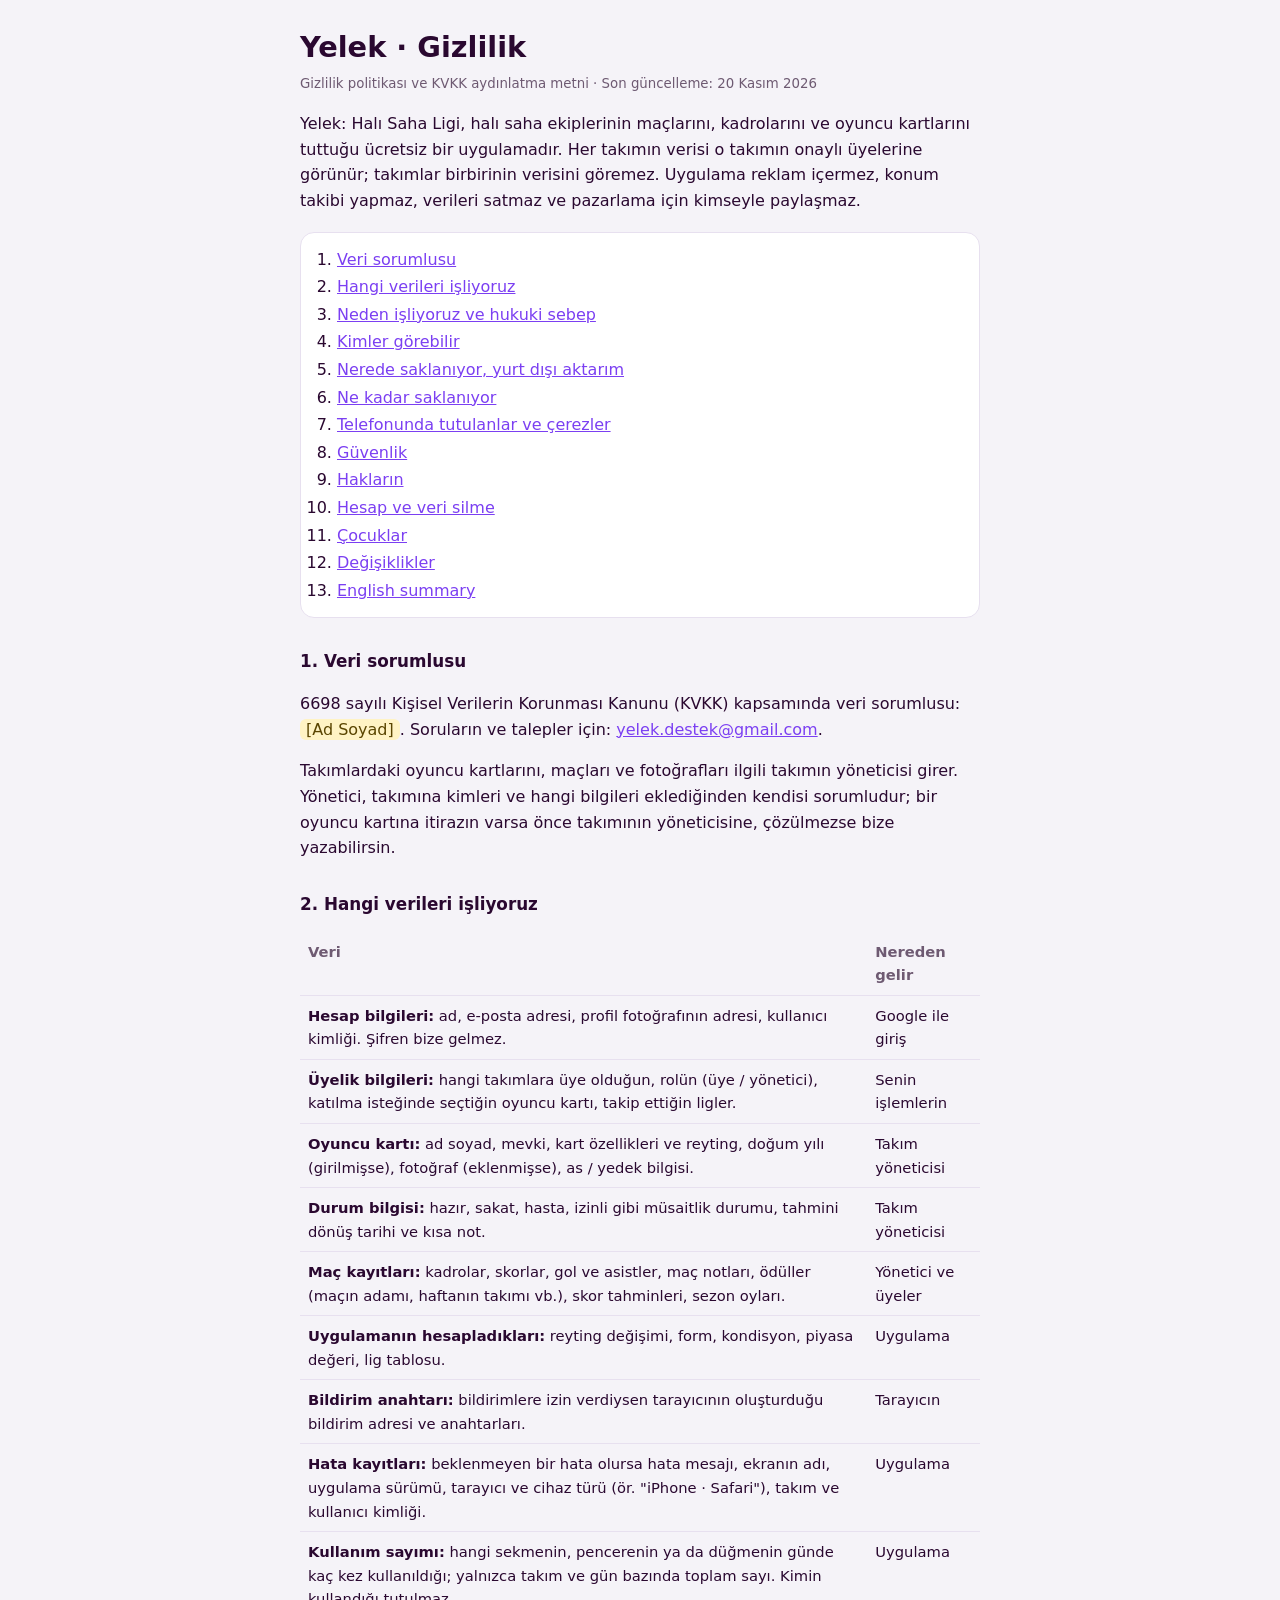
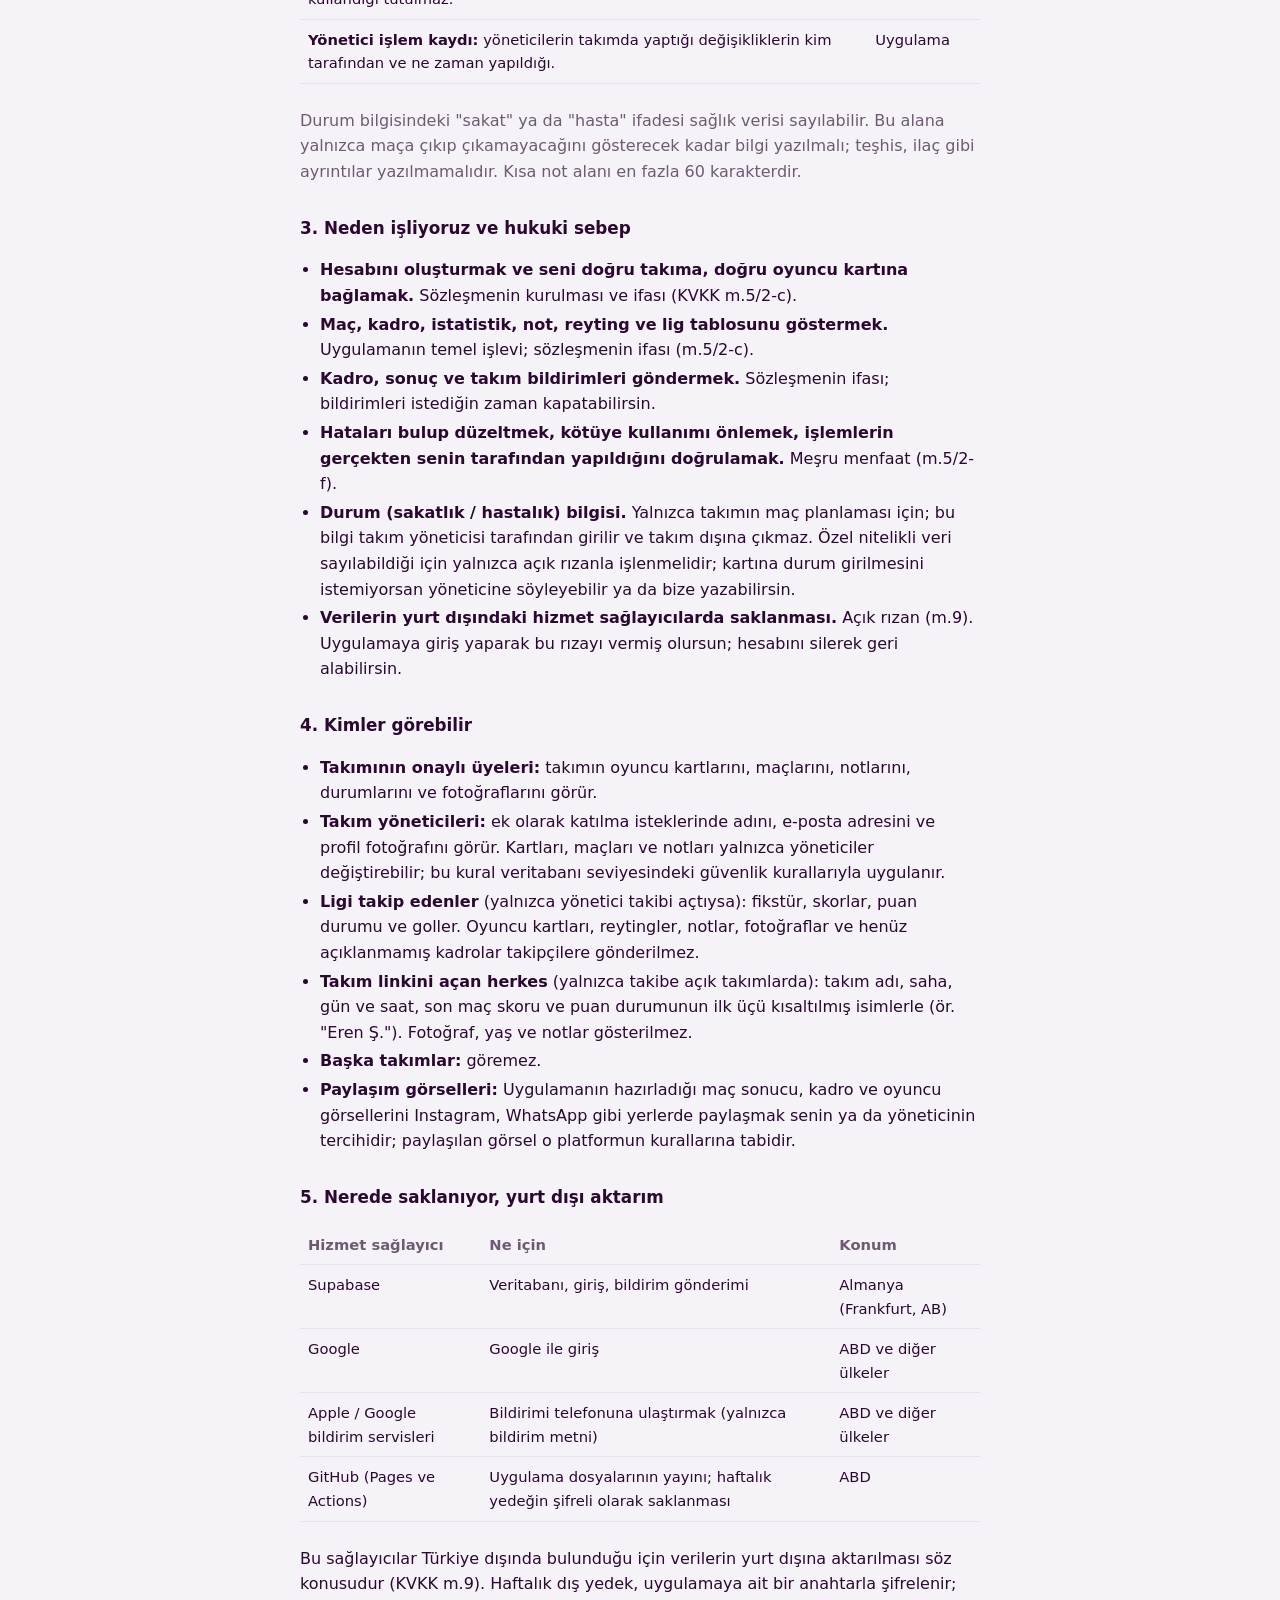
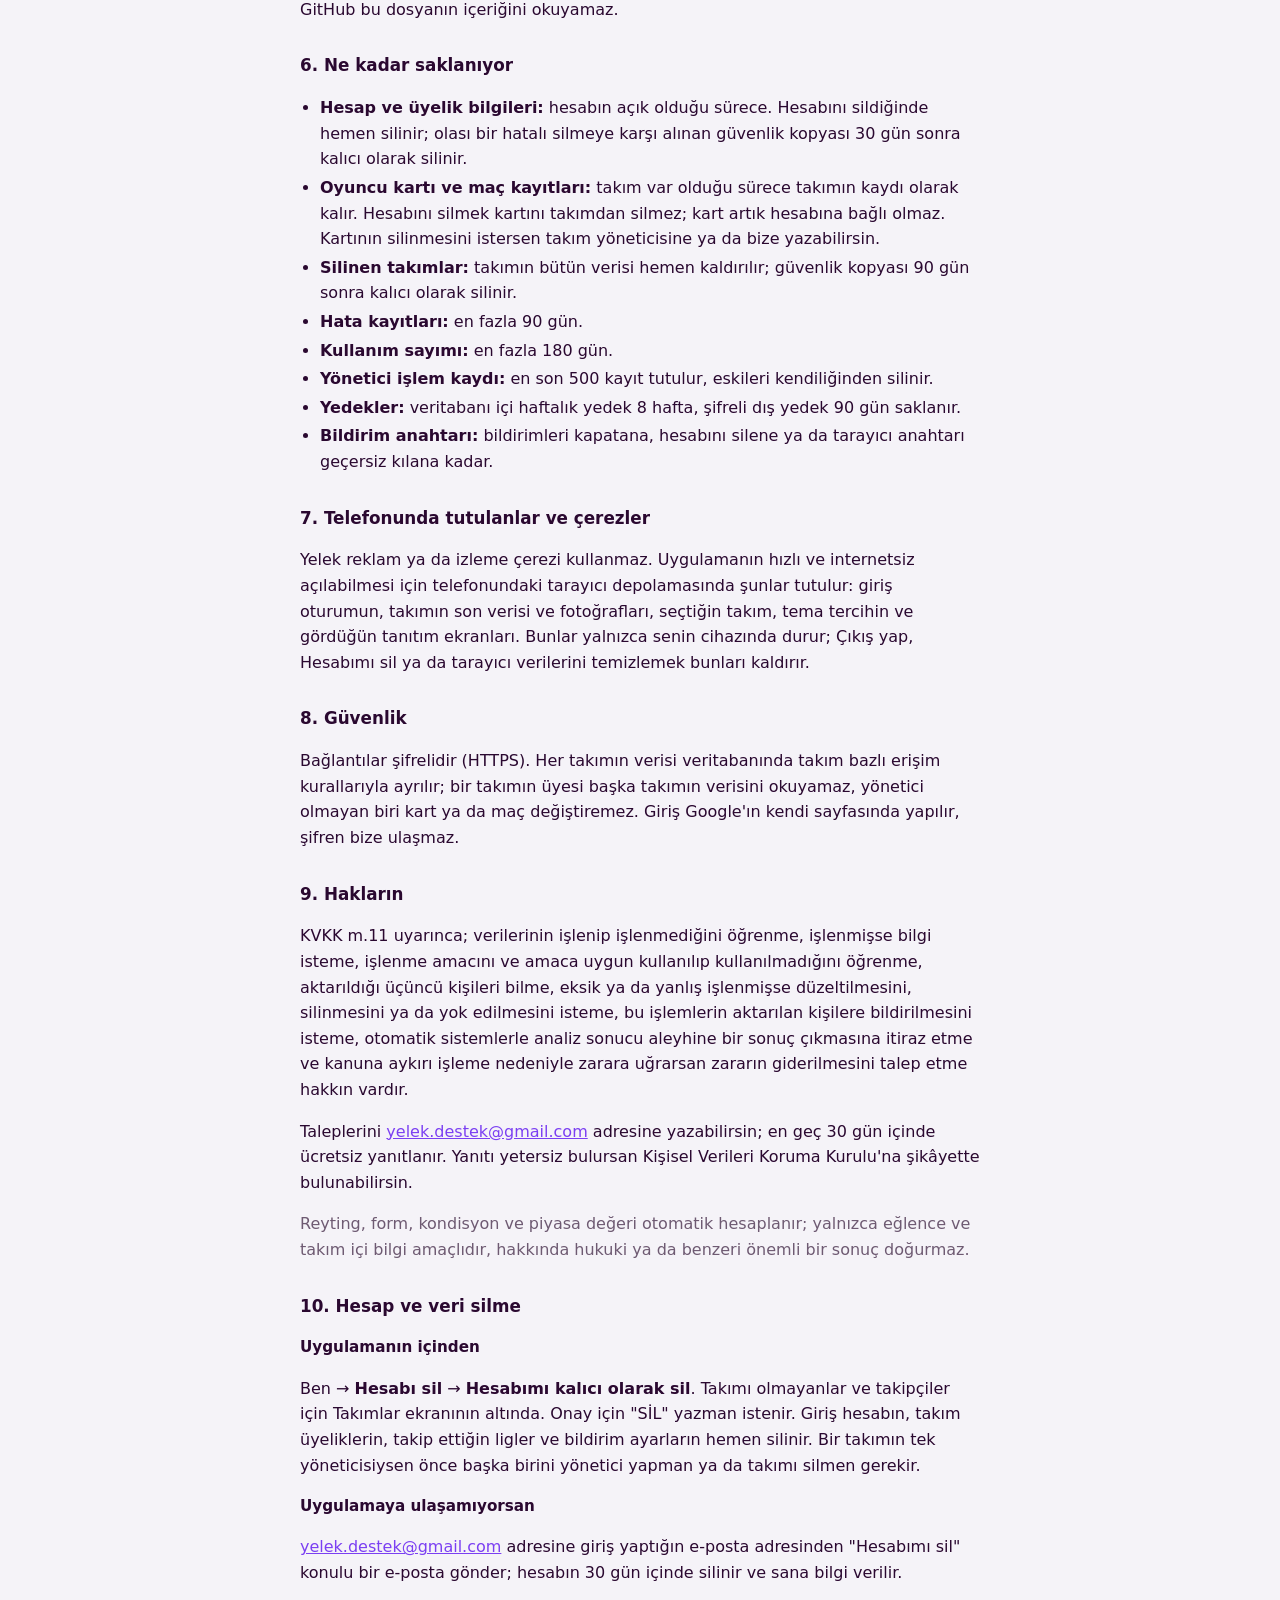
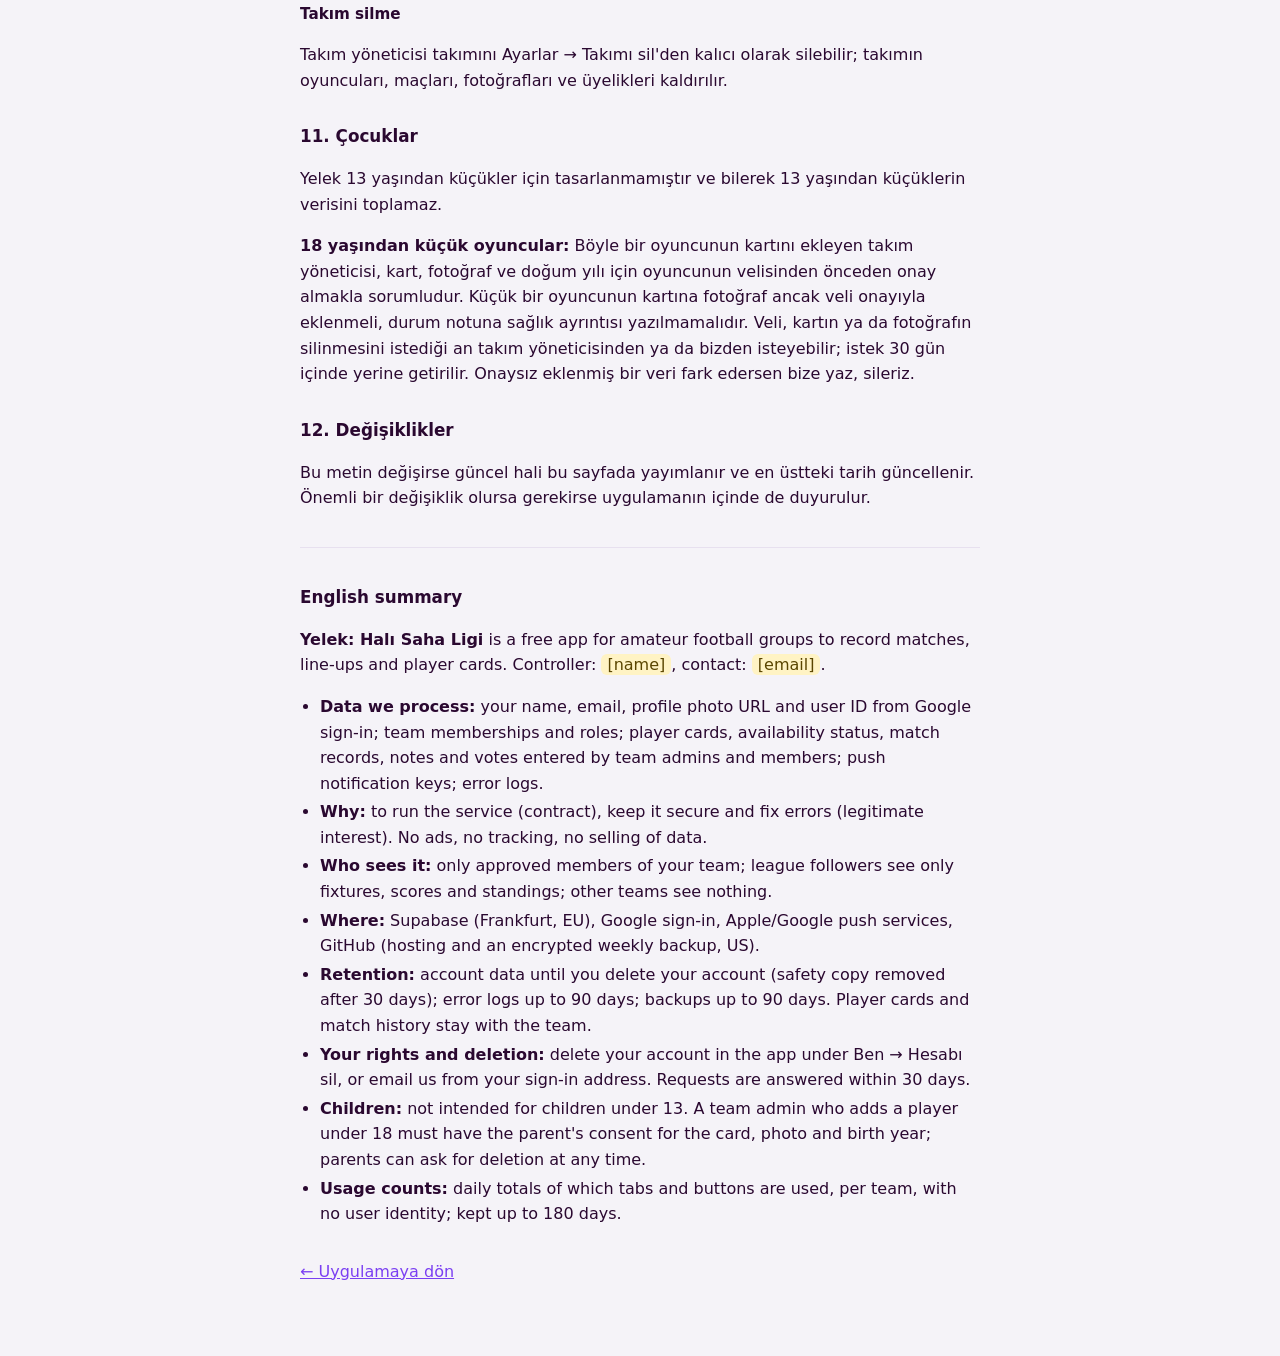
==== commit b064c5e4: "Topluluk: şikâyet et, engelle, uygunsuz kelime süzgeci, destek adresi, yönetici için şikâyet listesi" ====
--- a/gizlilik.html
+++ b/gizlilik.html
@@ -51,7 +51,7 @@
 </ol></nav>
 
 <h2 id="sorumlu">1. Veri sorumlusu</h2>
-<p>6698 sayılı Kişisel Verilerin Korunması Kanunu (KVKK) kapsamında veri sorumlusu: <span class="ph">[Ad Soyad]</span>. Soruların ve talepler için: <span class="ph">[e-posta adresi]</span>.</p>
+<p>6698 sayılı Kişisel Verilerin Korunması Kanunu (KVKK) kapsamında veri sorumlusu: <span class="ph">[Ad Soyad]</span>. Soruların ve talepler için: <a href="mailto:yelek.destek@gmail.com">yelek.destek@gmail.com</a>.</p>
 <p>Takımlardaki oyuncu kartlarını, maçları ve fotoğrafları ilgili takımın yöneticisi girer. Yönetici, takımına kimleri ve hangi bilgileri eklediğinden kendisi sorumludur; bir oyuncu kartına itirazın varsa önce takımının yöneticisine, çözülmezse bize yazabilirsin.</p>
 
 <h2 id="veriler">2. Hangi verileri işliyoruz</h2>
@@ -120,14 +120,14 @@
 
 <h2 id="haklar">9. Hakların</h2>
 <p>KVKK m.11 uyarınca; verilerinin işlenip işlenmediğini öğrenme, işlenmişse bilgi isteme, işlenme amacını ve amaca uygun kullanılıp kullanılmadığını öğrenme, aktarıldığı üçüncü kişileri bilme, eksik ya da yanlış işlenmişse düzeltilmesini, silinmesini ya da yok edilmesini isteme, bu işlemlerin aktarılan kişilere bildirilmesini isteme, otomatik sistemlerle analiz sonucu aleyhine bir sonuç çıkmasına itiraz etme ve kanuna aykırı işleme nedeniyle zarara uğrarsan zararın giderilmesini talep etme hakkın vardır.</p>
-<p>Taleplerini <span class="ph">[e-posta adresi]</span> adresine yazabilirsin; en geç 30 gün içinde ücretsiz yanıtlanır. Yanıtı yetersiz bulursan Kişisel Verileri Koruma Kurulu'na şikâyette bulunabilirsin.</p>
+<p>Taleplerini <a href="mailto:yelek.destek@gmail.com">yelek.destek@gmail.com</a> adresine yazabilirsin; en geç 30 gün içinde ücretsiz yanıtlanır. Yanıtı yetersiz bulursan Kişisel Verileri Koruma Kurulu'na şikâyette bulunabilirsin.</p>
 <p class="muted">Reyting, form, kondisyon ve piyasa değeri otomatik hesaplanır; yalnızca eğlence ve takım içi bilgi amaçlıdır, hakkında hukuki ya da benzeri önemli bir sonuç doğurmaz.</p>
 
 <h2 id="hesap-silme">10. Hesap ve veri silme</h2>
 <h3>Uygulamanın içinden</h3>
 <p>Ben → <b>Hesabı sil</b> → <b>Hesabımı kalıcı olarak sil</b>. Takımı olmayanlar ve takipçiler için Takımlar ekranının altında. Onay için "SİL" yazman istenir. Giriş hesabın, takım üyeliklerin, takip ettiğin ligler ve bildirim ayarların hemen silinir. Bir takımın tek yöneticisiysen önce başka birini yönetici yapman ya da takımı silmen gerekir.</p>
 <h3>Uygulamaya ulaşamıyorsan</h3>
-<p><span class="ph">[e-posta adresi]</span> adresine giriş yaptığın e-posta adresinden "Hesabımı sil" konulu bir e-posta gönder; hesabın 30 gün içinde silinir ve sana bilgi verilir.</p>
+<p><a href="mailto:yelek.destek@gmail.com">yelek.destek@gmail.com</a> adresine giriş yaptığın e-posta adresinden "Hesabımı sil" konulu bir e-posta gönder; hesabın 30 gün içinde silinir ve sana bilgi verilir.</p>
 <h3>Takım silme</h3>
 <p>Takım yöneticisi takımını Ayarlar → Takımı sil'den kalıcı olarak silebilir; takımın oyuncuları, maçları, fotoğrafları ve üyelikleri kaldırılır.</p>
 
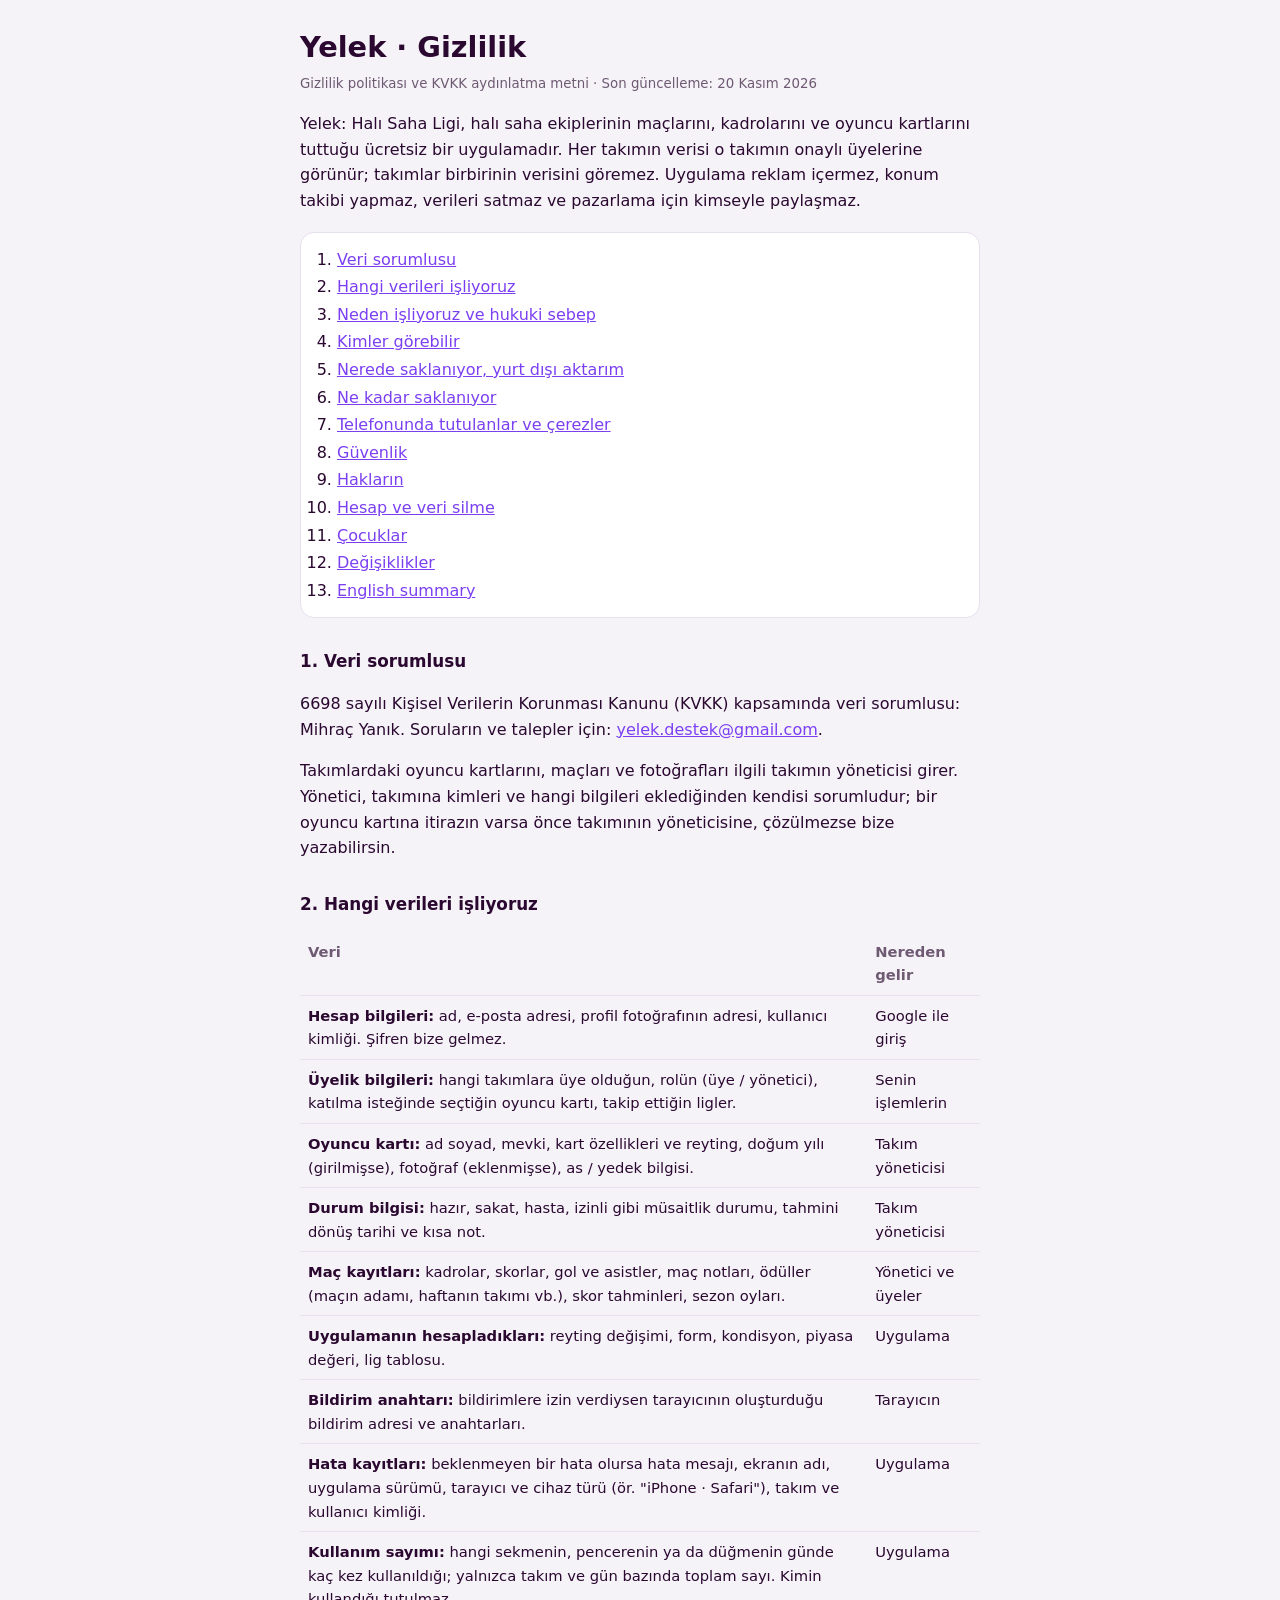
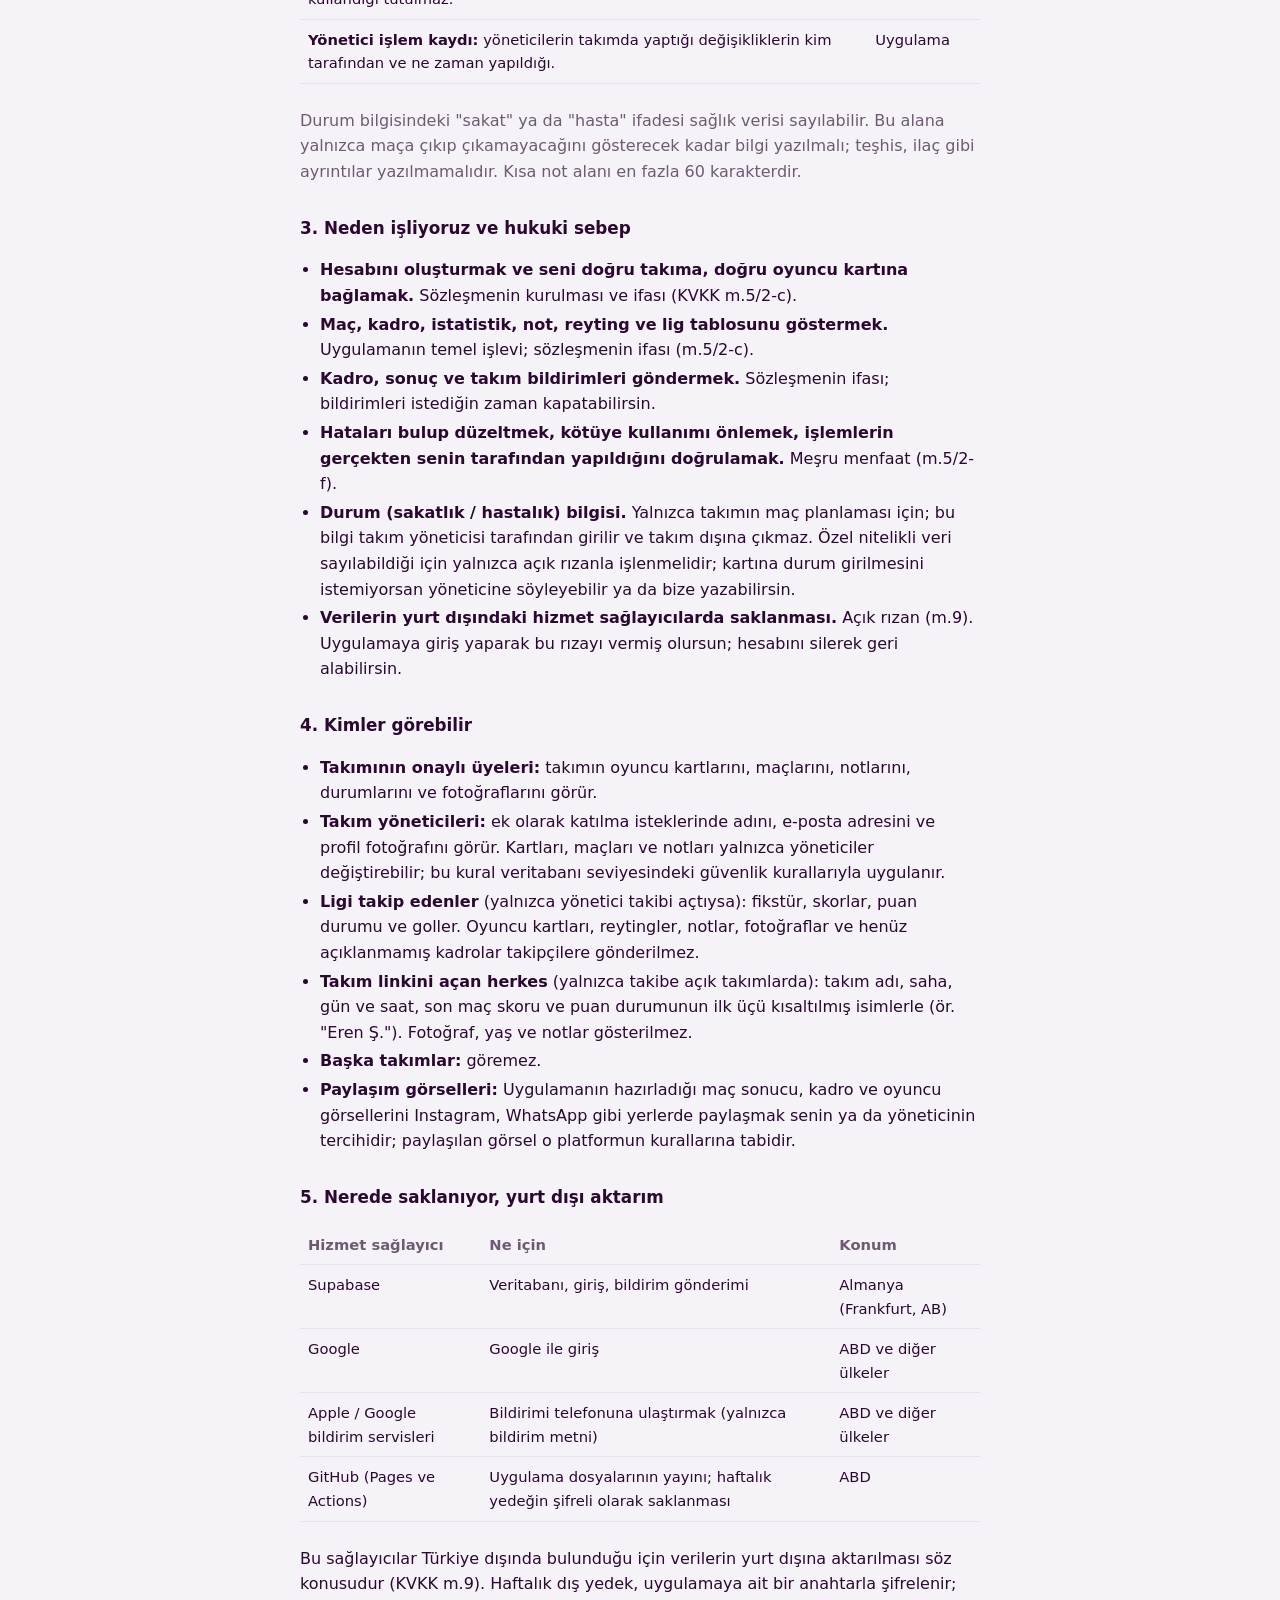
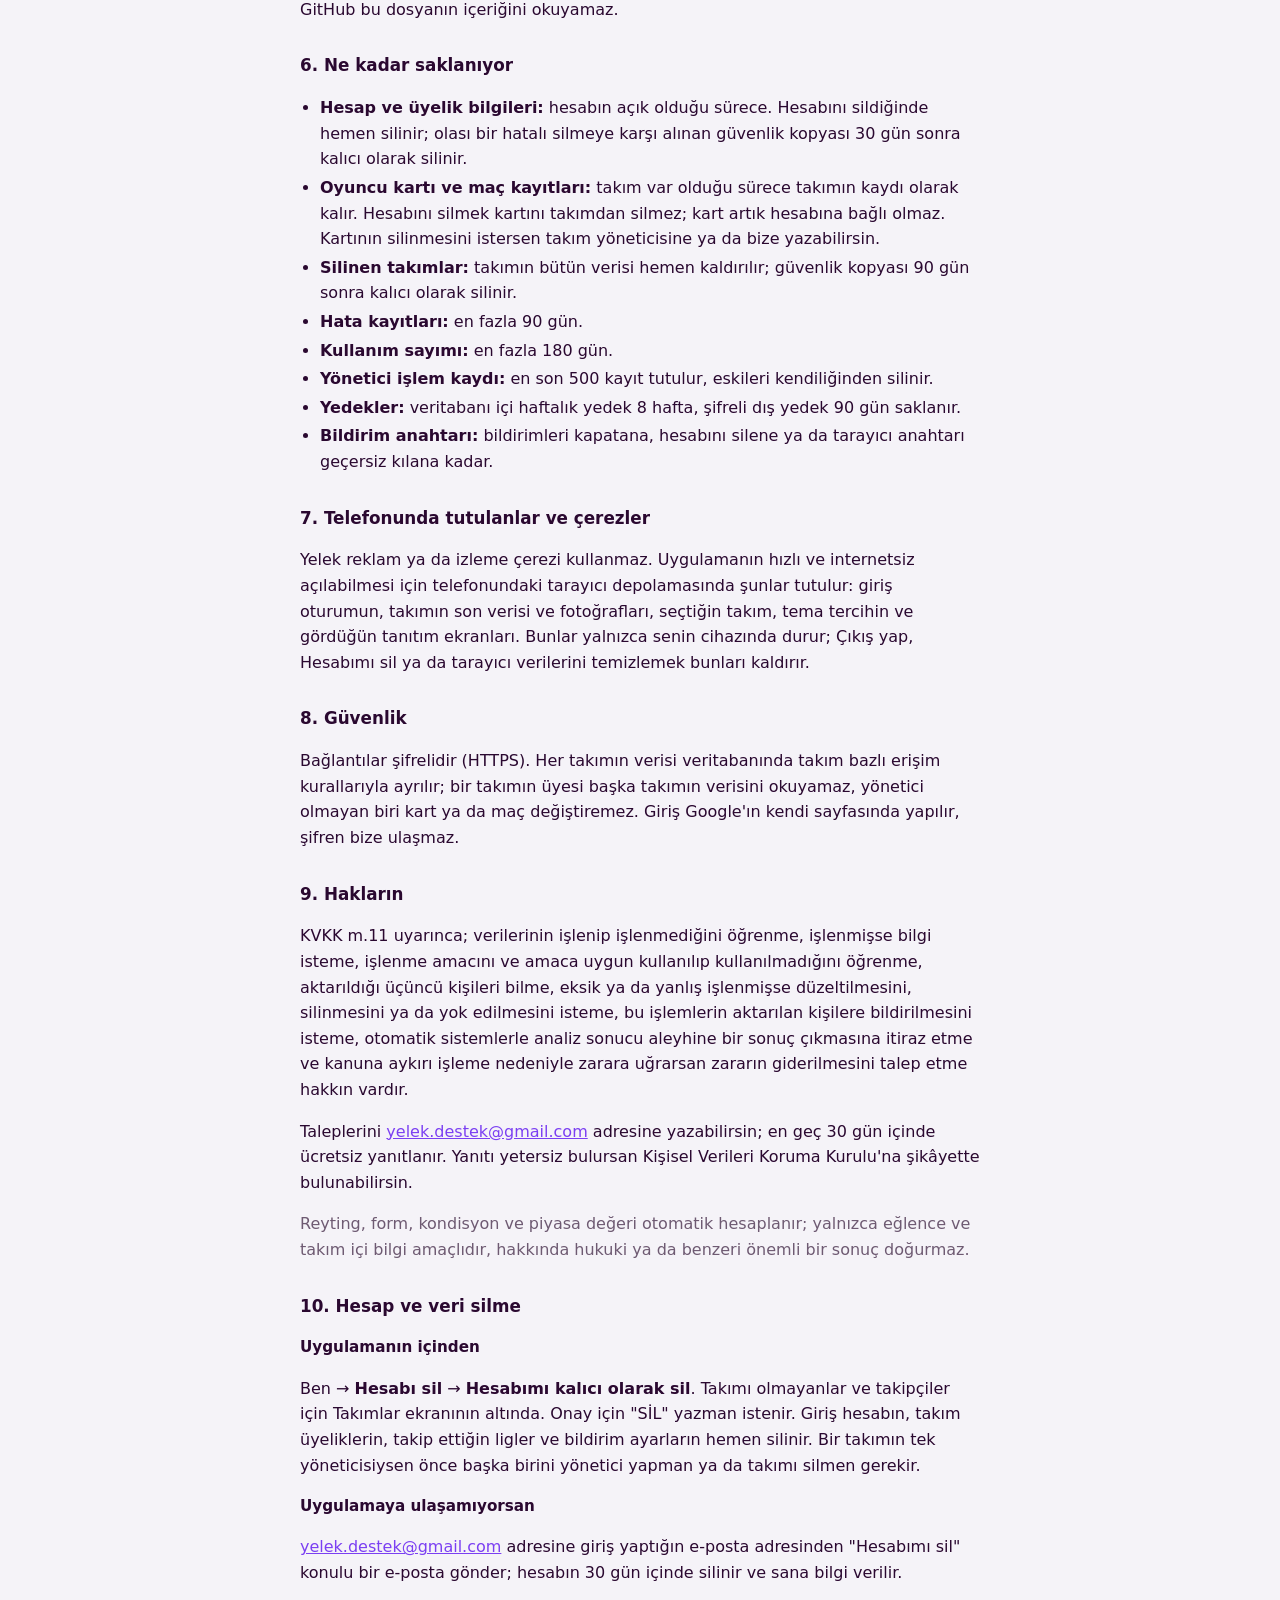
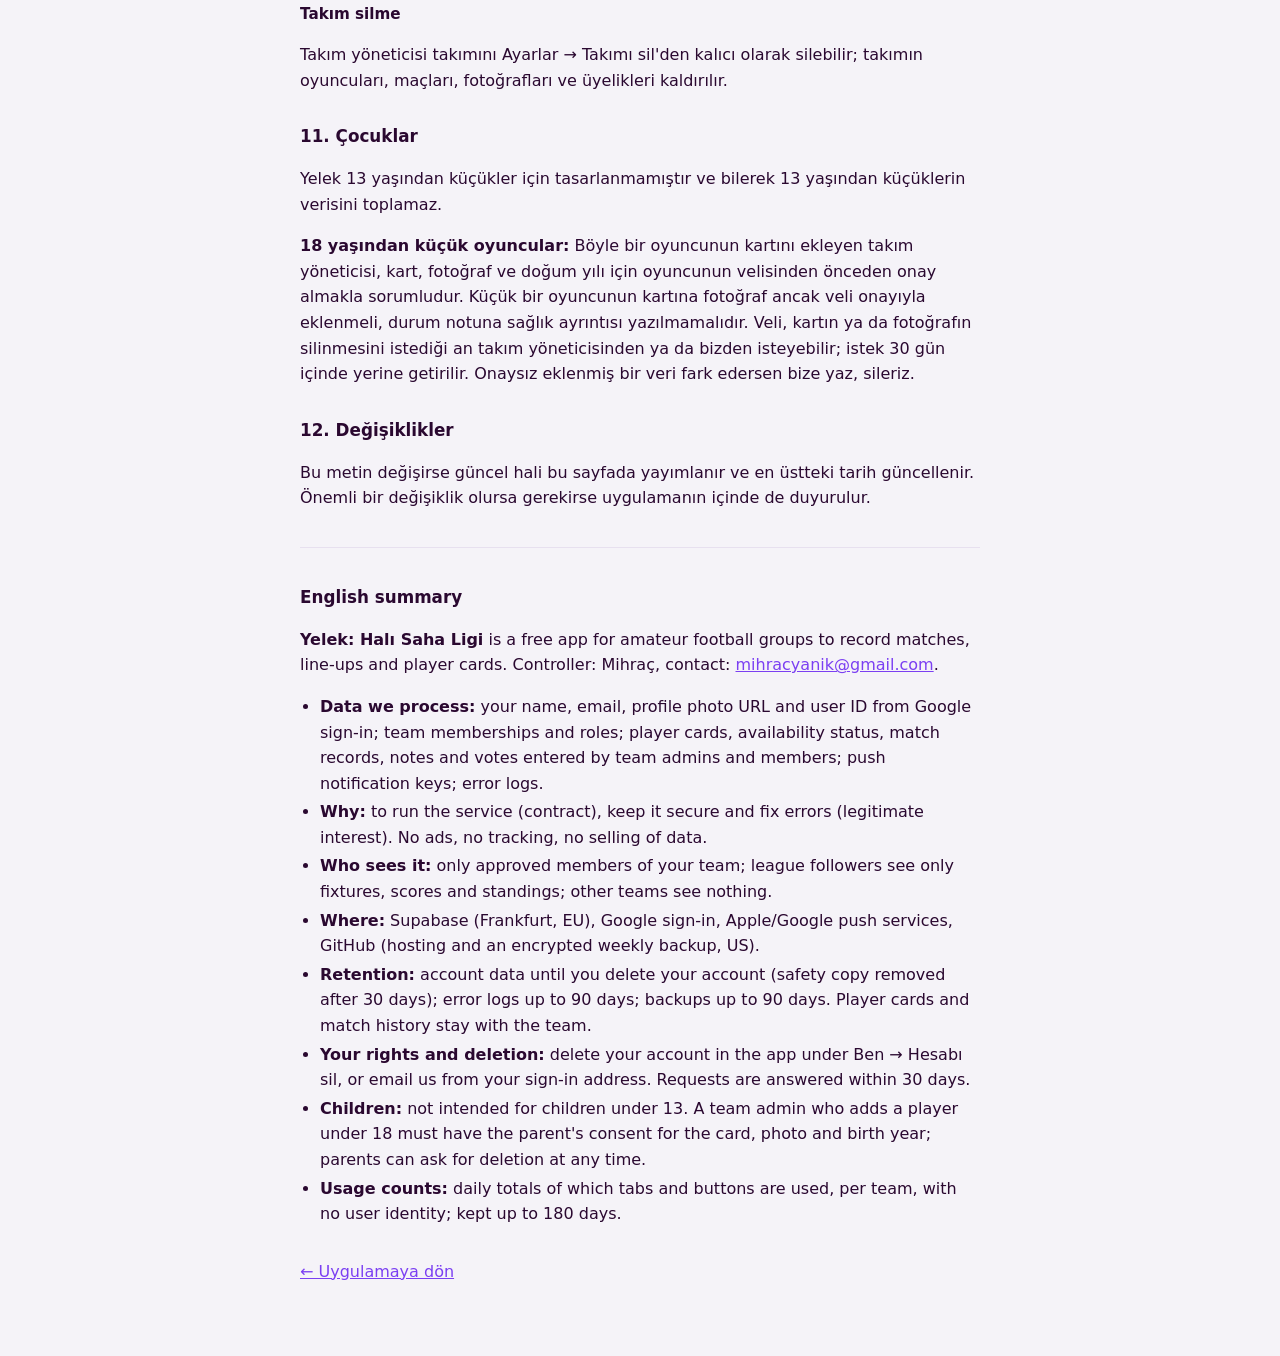
==== commit 2451a90b: "Takım logosu (sunucu hazır olunca açılır); gizlilik sayfasında veri sorumlusu ve iletişim Co-Authore" ====
--- a/gizlilik.html
+++ b/gizlilik.html
@@ -51,7 +51,7 @@
 </ol></nav>
 
 <h2 id="sorumlu">1. Veri sorumlusu</h2>
-<p>6698 sayılı Kişisel Verilerin Korunması Kanunu (KVKK) kapsamında veri sorumlusu: <span class="ph">[Ad Soyad]</span>. Soruların ve talepler için: <a href="mailto:yelek.destek@gmail.com">yelek.destek@gmail.com</a>.</p>
+<p>6698 sayılı Kişisel Verilerin Korunması Kanunu (KVKK) kapsamında veri sorumlusu: Mihraç Yanık. Soruların ve talepler için: <a href="mailto:yelek.destek@gmail.com">yelek.destek@gmail.com</a>.</p>
 <p>Takımlardaki oyuncu kartlarını, maçları ve fotoğrafları ilgili takımın yöneticisi girer. Yönetici, takımına kimleri ve hangi bilgileri eklediğinden kendisi sorumludur; bir oyuncu kartına itirazın varsa önce takımının yöneticisine, çözülmezse bize yazabilirsin.</p>
 
 <h2 id="veriler">2. Hangi verileri işliyoruz</h2>
@@ -140,7 +140,7 @@
 
 <hr>
 <h2 id="en">English summary</h2>
-<p><b>Yelek: Halı Saha Ligi</b> is a free app for amateur football groups to record matches, line-ups and player cards. Controller: <span class="ph">[name]</span>, contact: <span class="ph">[email]</span>.</p>
+<p><b>Yelek: Halı Saha Ligi</b> is a free app for amateur football groups to record matches, line-ups and player cards. Controller: Mihraç, contact: <a href="mailto:mihracyanik@gmail.com">mihracyanik@gmail.com</a>.</p>
 <ul>
 <li><b>Data we process:</b> your name, email, profile photo URL and user ID from Google sign-in; team memberships and roles; player cards, availability status, match records, notes and votes entered by team admins and members; push notification keys; error logs.</li>
 <li><b>Why:</b> to run the service (contract), keep it secure and fix errors (legitimate interest). No ads, no tracking, no selling of data.</li>
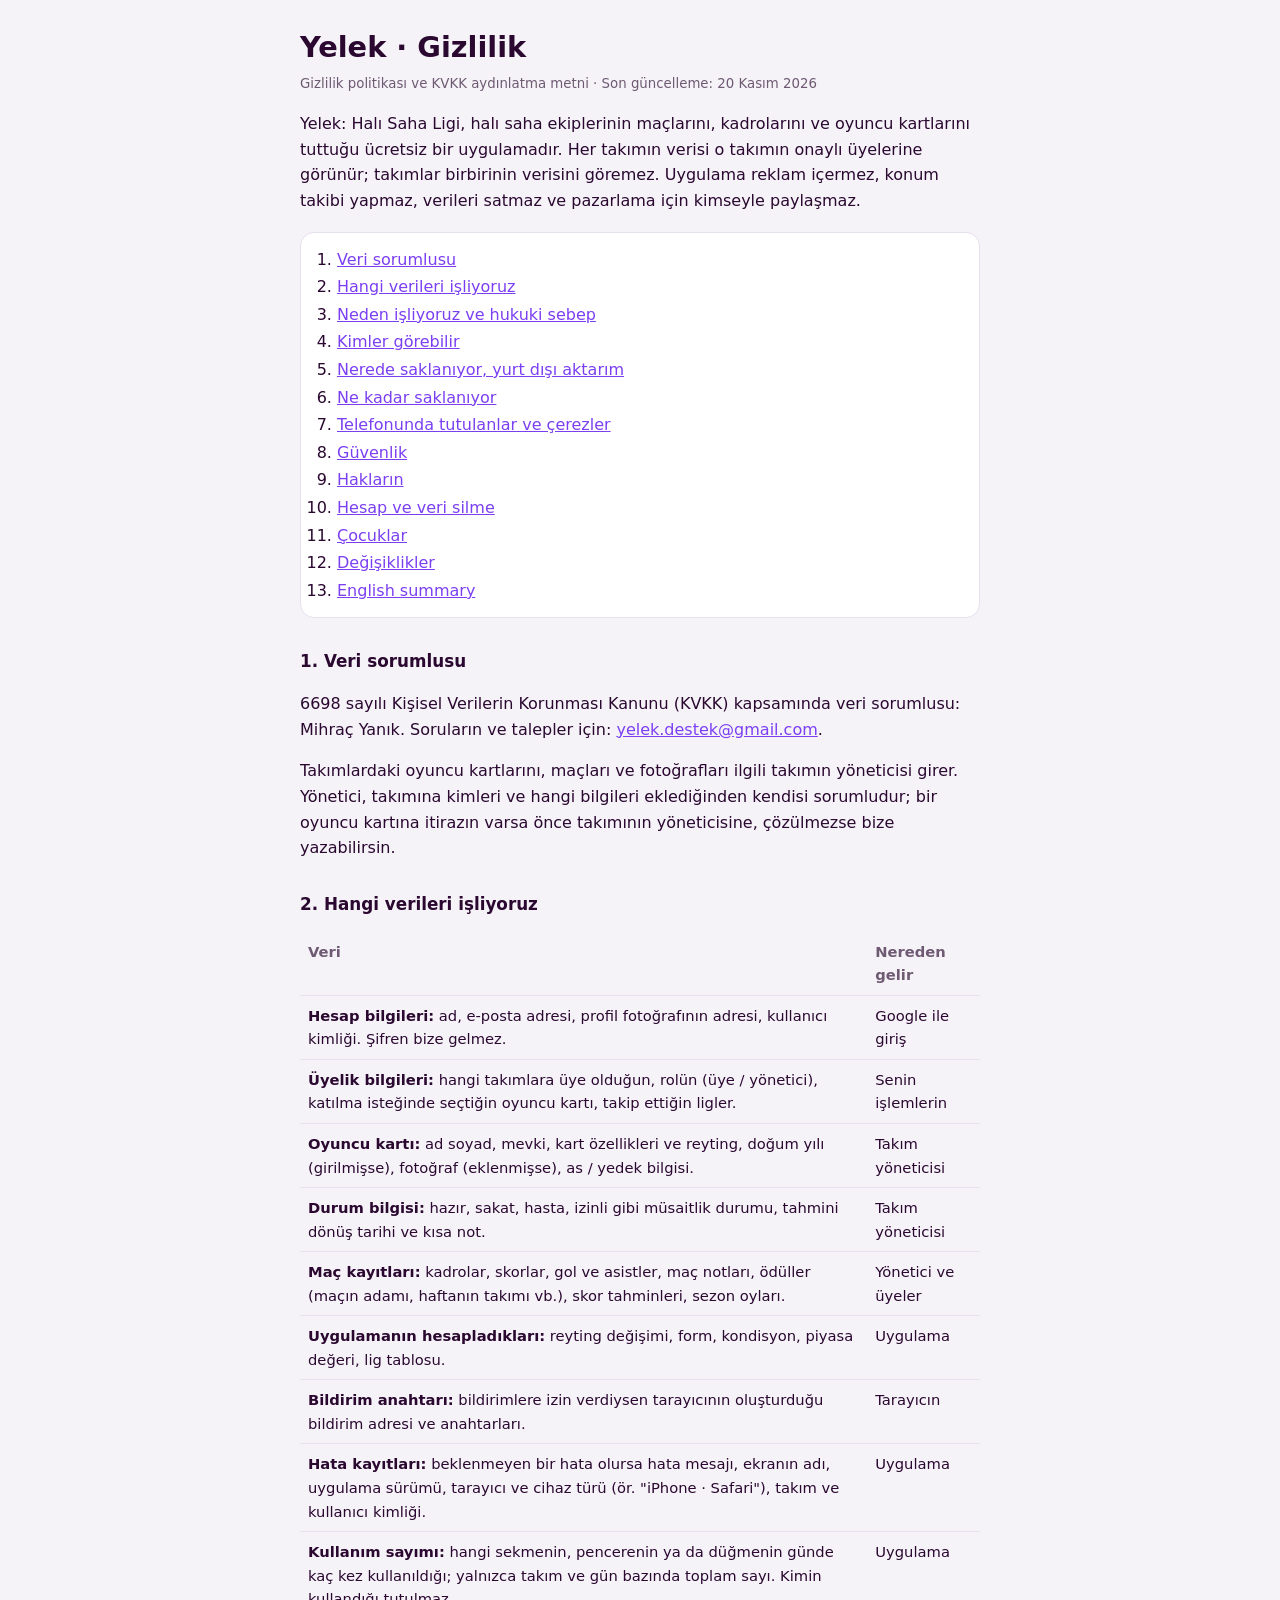
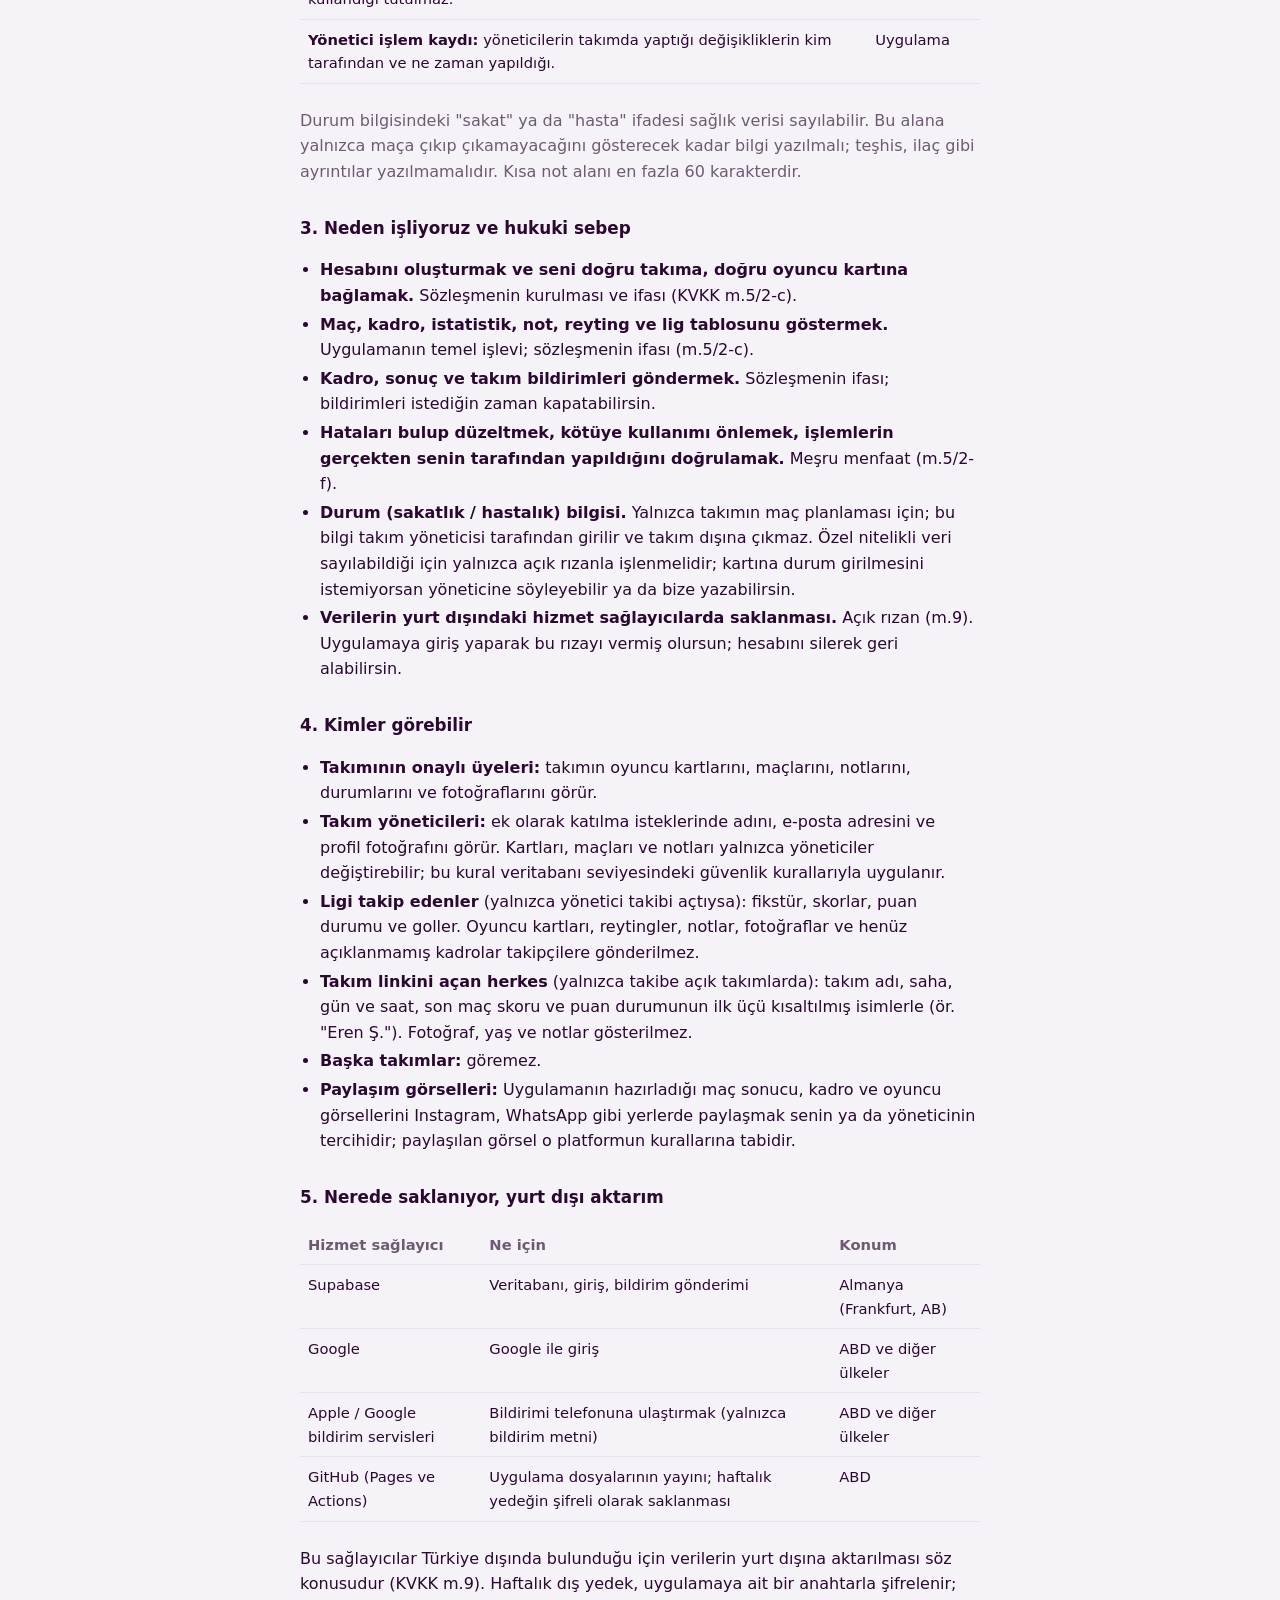
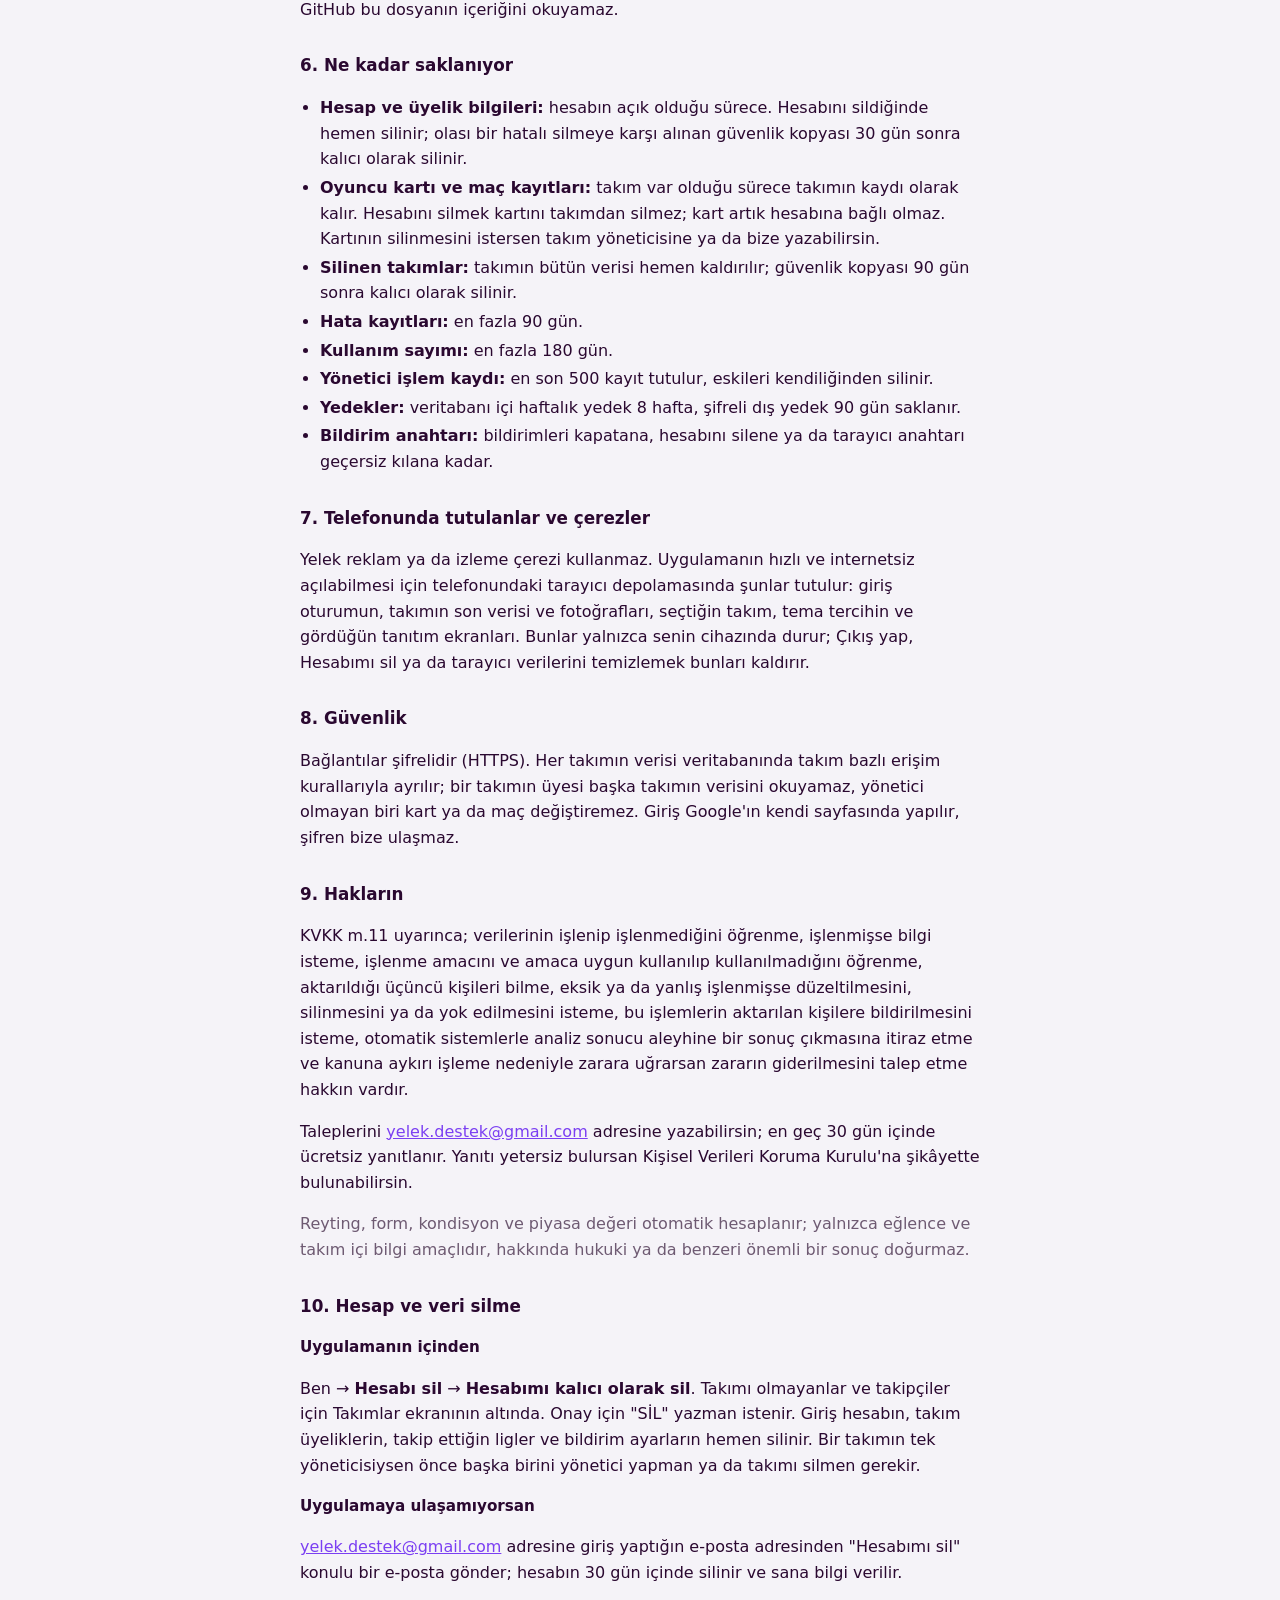
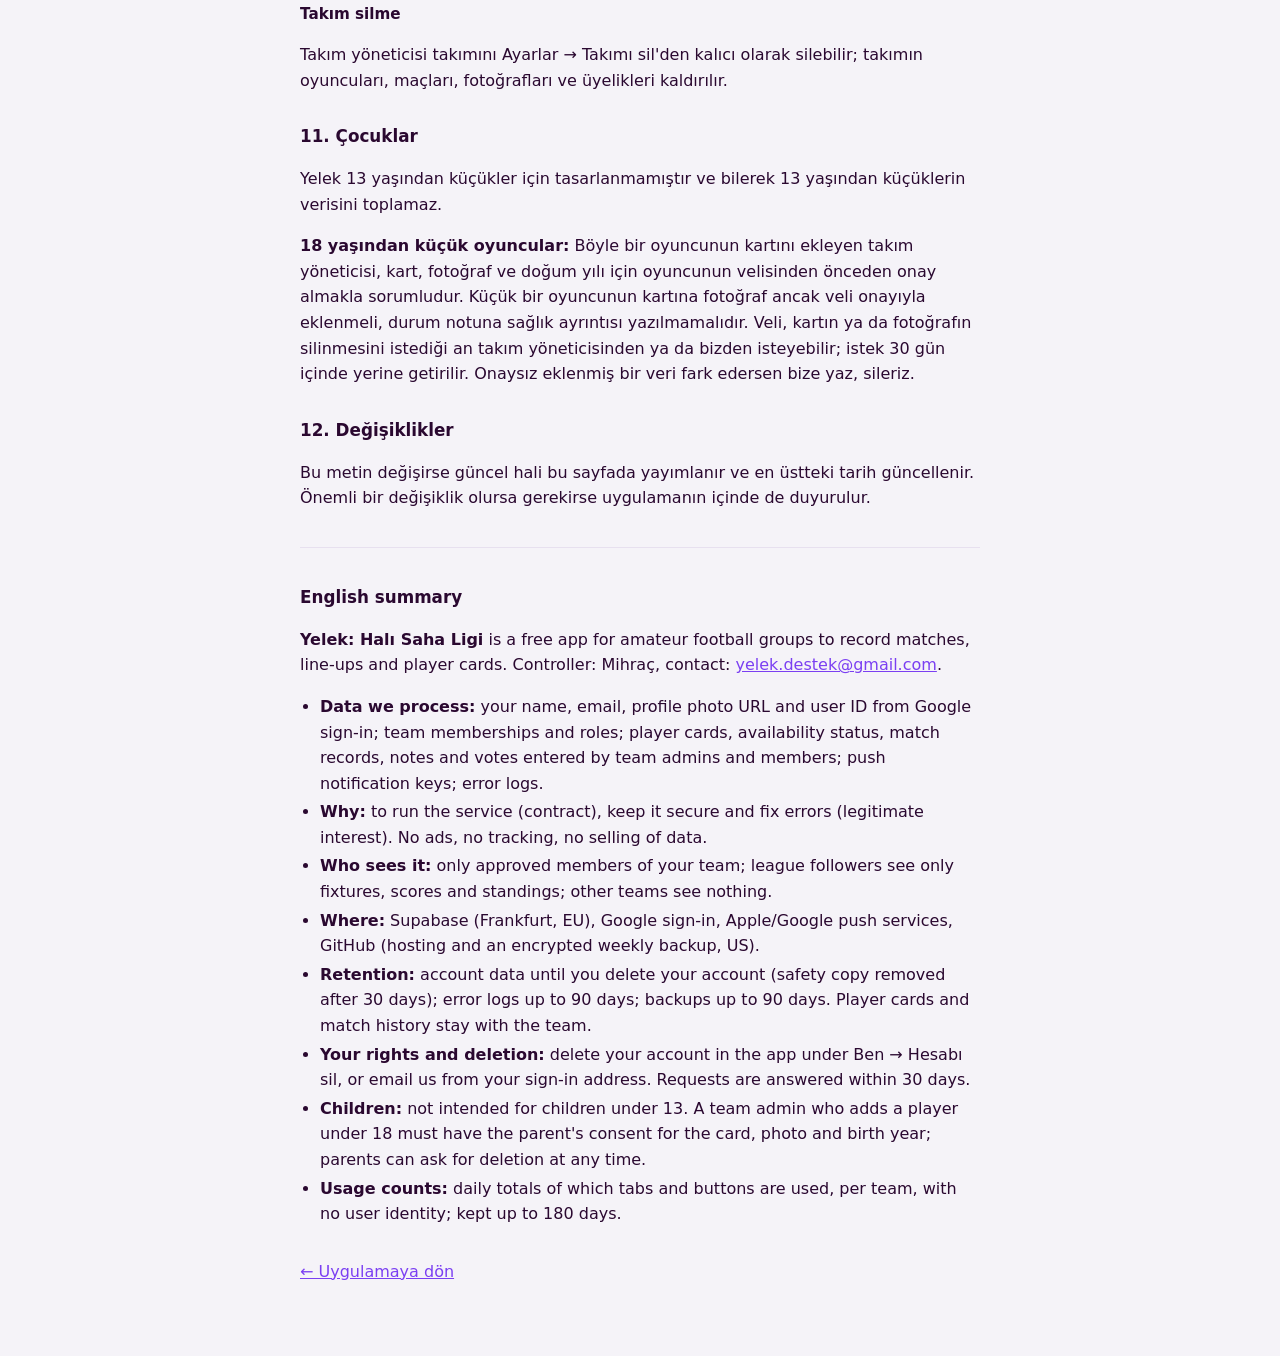
==== commit aa212f77: "Gizlilik sayfası: iletişim adresi destek adresi Co-Authored-By: Claude Fable 5.2 <noreply@anthropic." ====
--- a/gizlilik.html
+++ b/gizlilik.html
@@ -140,7 +140,7 @@
 
 <hr>
 <h2 id="en">English summary</h2>
-<p><b>Yelek: Halı Saha Ligi</b> is a free app for amateur football groups to record matches, line-ups and player cards. Controller: Mihraç, contact: <a href="mailto:mihracyanik@gmail.com">mihracyanik@gmail.com</a>.</p>
+<p><b>Yelek: Halı Saha Ligi</b> is a free app for amateur football groups to record matches, line-ups and player cards. Controller: Mihraç, contact: <a href="mailto:yelek.destek@gmail.com">yelek.destek@gmail.com</a>.</p>
 <ul>
 <li><b>Data we process:</b> your name, email, profile photo URL and user ID from Google sign-in; team memberships and roles; player cards, availability status, match records, notes and votes entered by team admins and members; push notification keys; error logs.</li>
 <li><b>Why:</b> to run the service (contract), keep it secure and fix errors (legitimate interest). No ads, no tracking, no selling of data.</li>
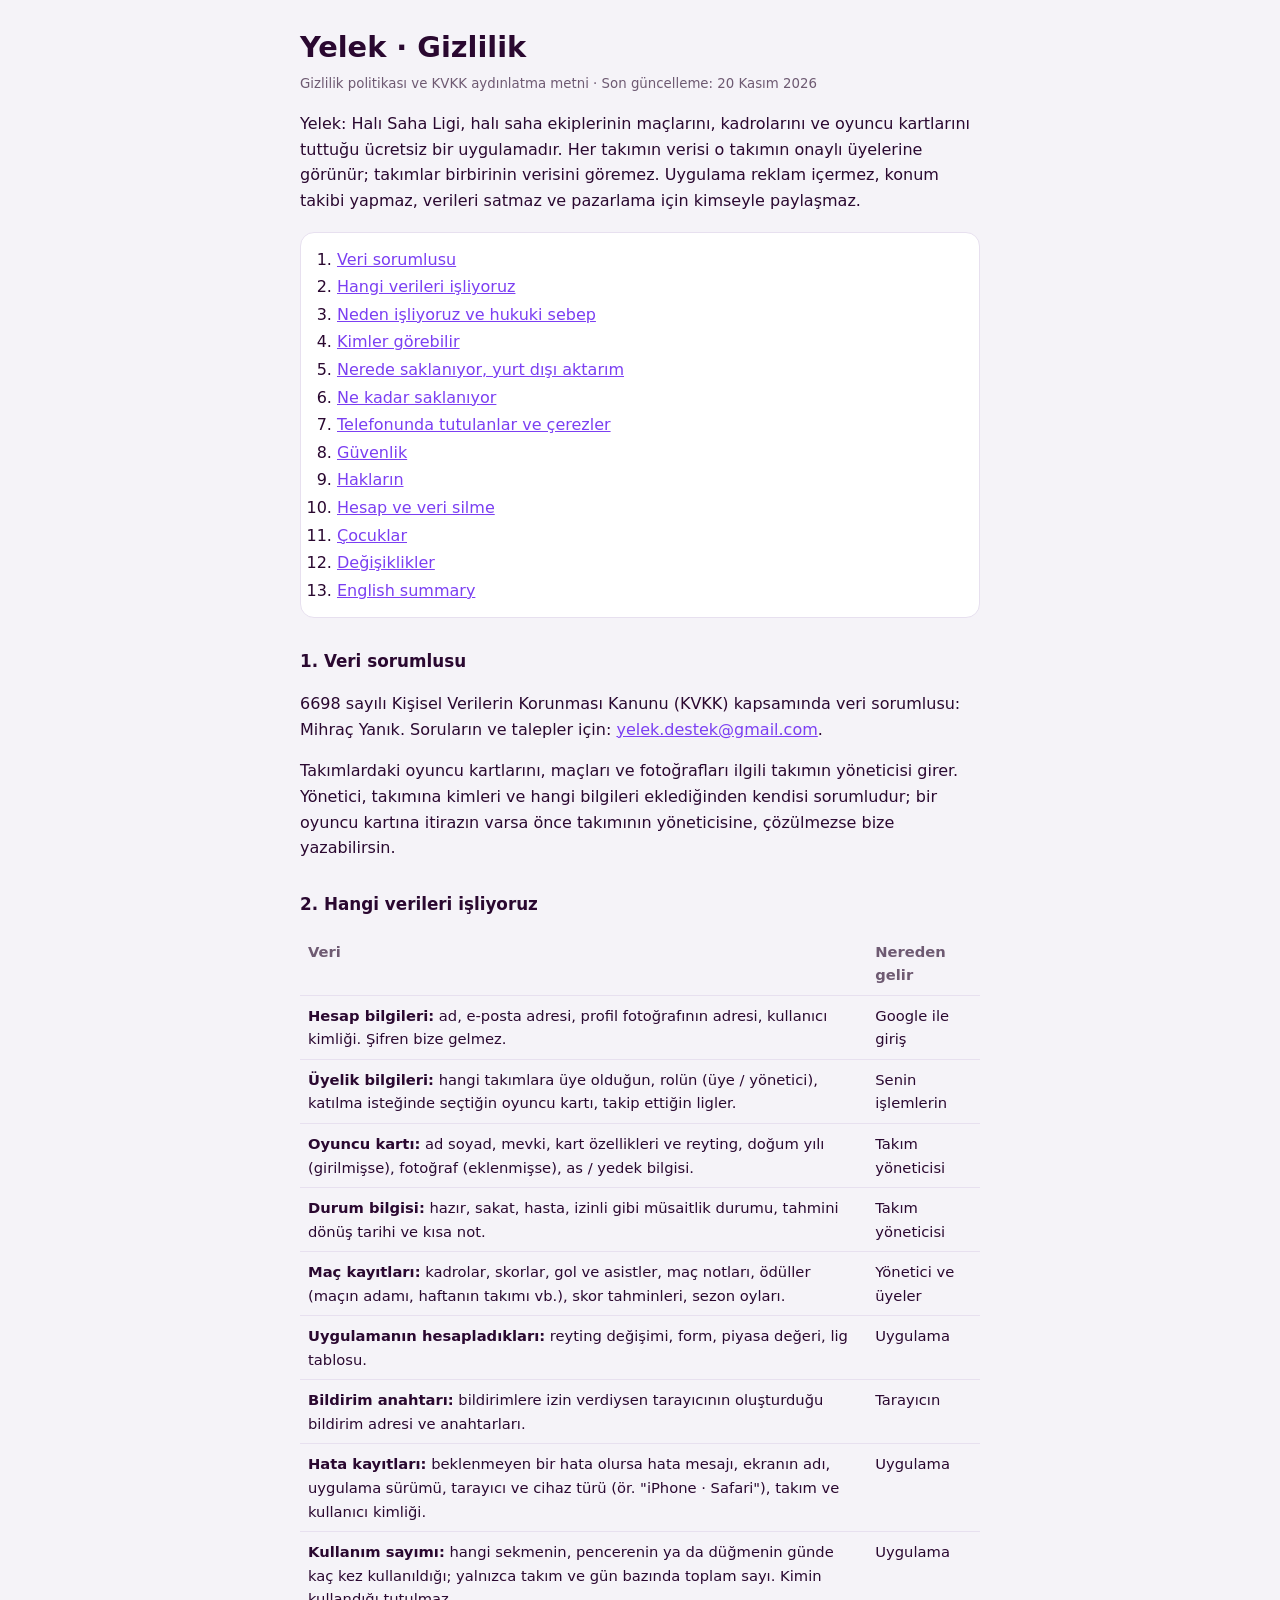
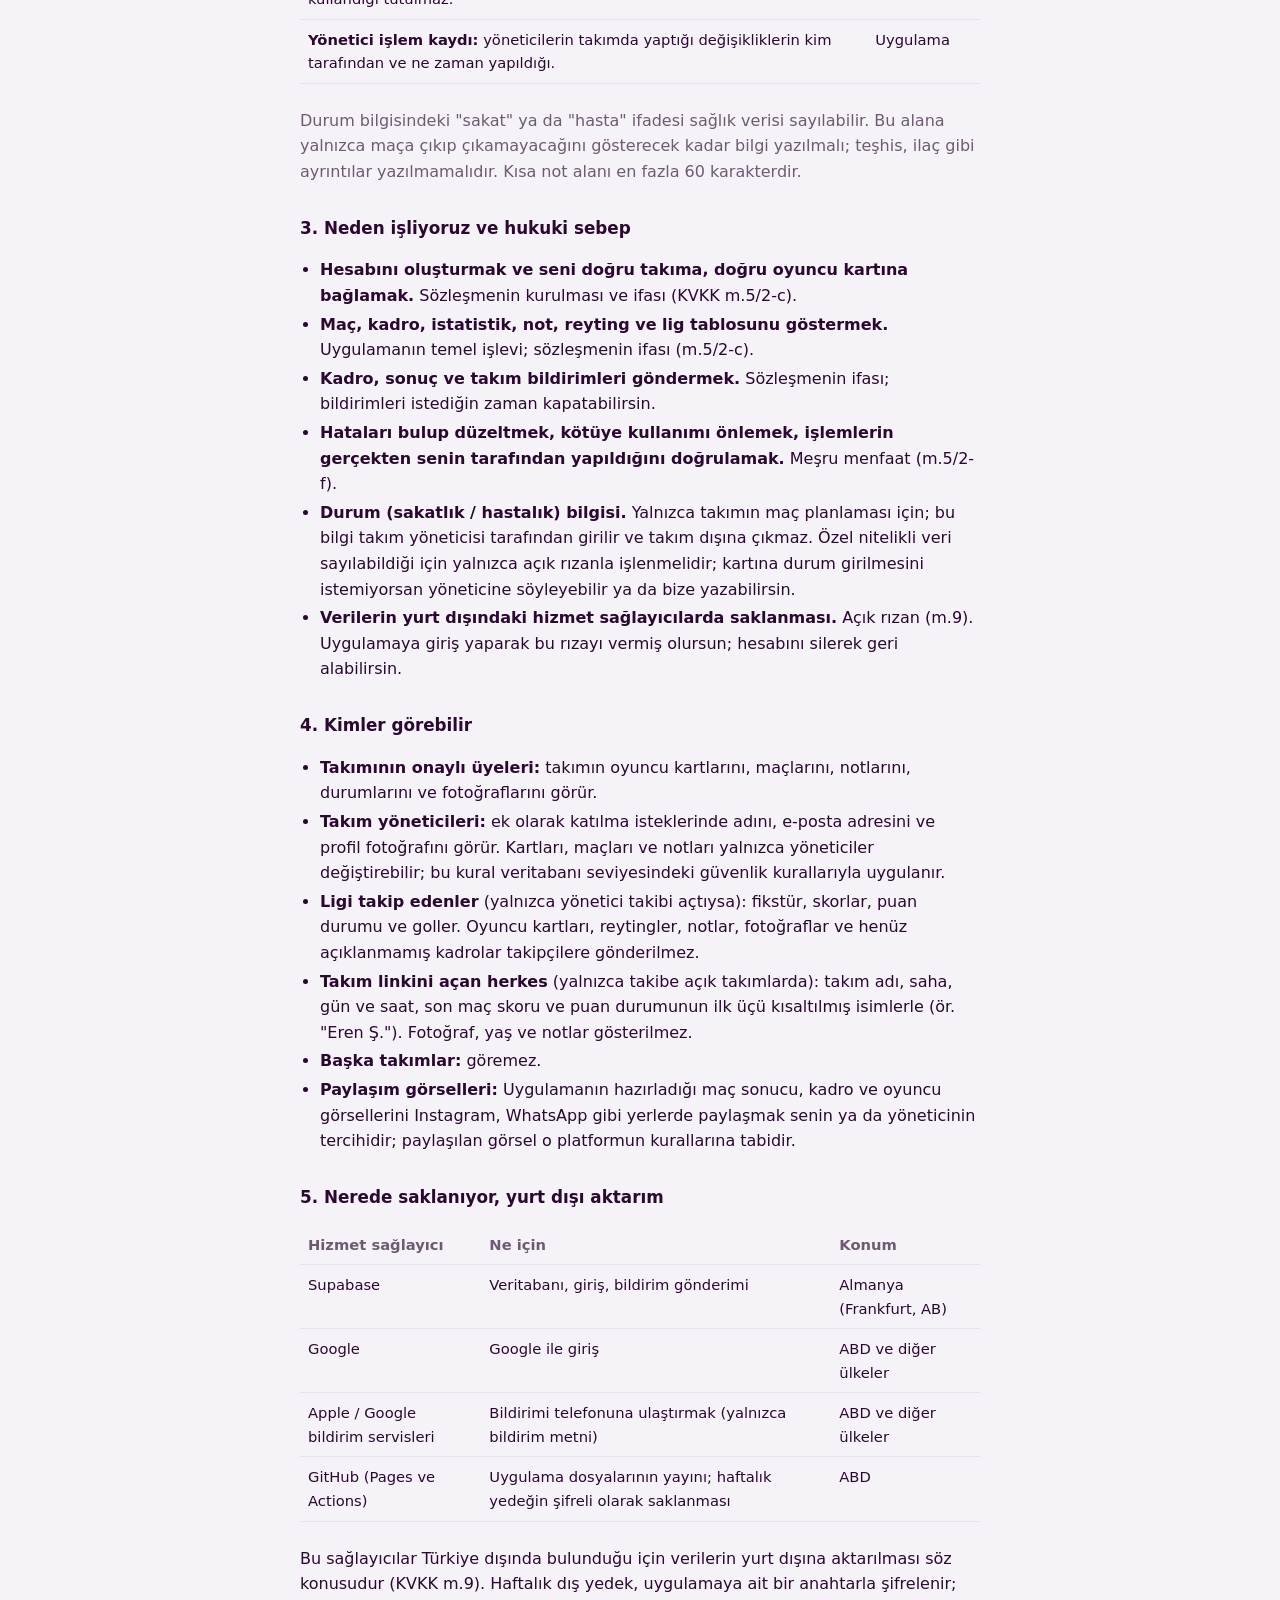
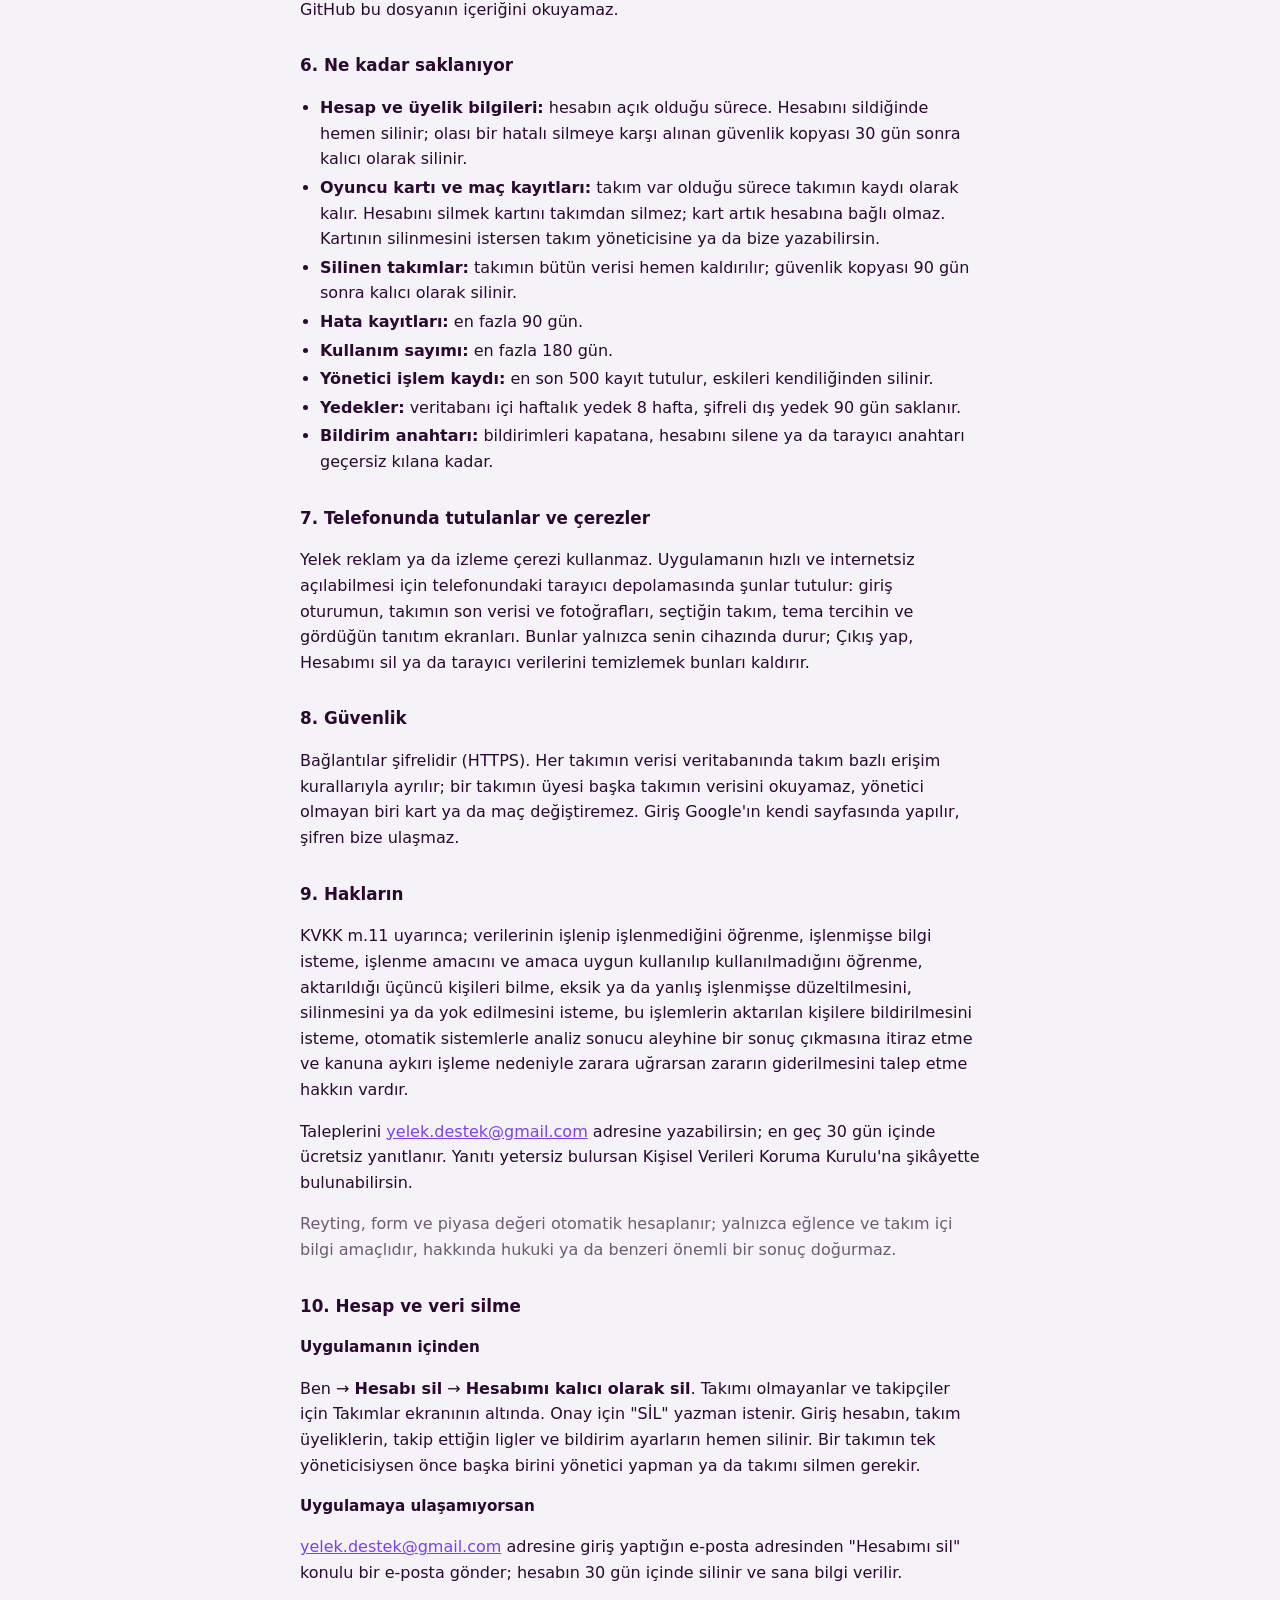
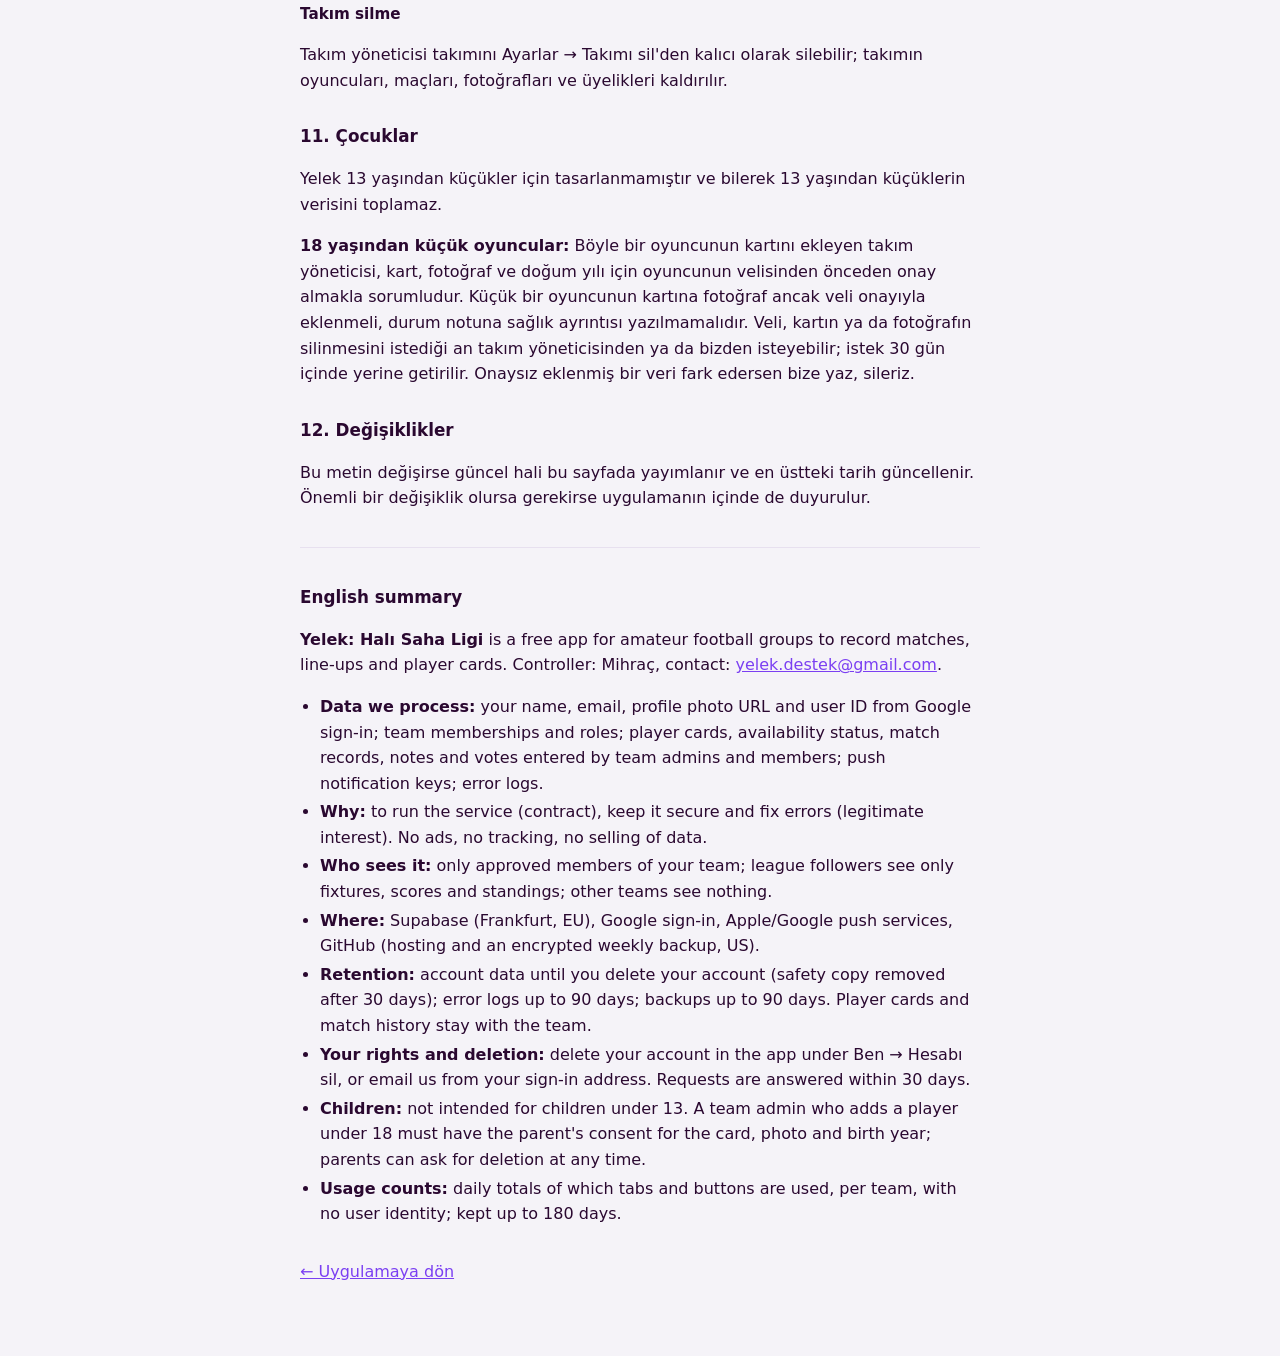
==== commit 5e639ee7: "Kondisyon kaldırıldı; zıplama denetimi testi ve üç düzeltme (maç önü raporu, dış maç kadro çipleri, " ====
--- a/gizlilik.html
+++ b/gizlilik.html
@@ -62,7 +62,7 @@
 <tr><td><b>Oyuncu kartı:</b> ad soyad, mevki, kart özellikleri ve reyting, doğum yılı (girilmişse), fotoğraf (eklenmişse), as / yedek bilgisi.</td><td>Takım yöneticisi</td></tr>
 <tr><td><b>Durum bilgisi:</b> hazır, sakat, hasta, izinli gibi müsaitlik durumu, tahmini dönüş tarihi ve kısa not.</td><td>Takım yöneticisi</td></tr>
 <tr><td><b>Maç kayıtları:</b> kadrolar, skorlar, gol ve asistler, maç notları, ödüller (maçın adamı, haftanın takımı vb.), skor tahminleri, sezon oyları.</td><td>Yönetici ve üyeler</td></tr>
-<tr><td><b>Uygulamanın hesapladıkları:</b> reyting değişimi, form, kondisyon, piyasa değeri, lig tablosu.</td><td>Uygulama</td></tr>
+<tr><td><b>Uygulamanın hesapladıkları:</b> reyting değişimi, form, piyasa değeri, lig tablosu.</td><td>Uygulama</td></tr>
 <tr><td><b>Bildirim anahtarı:</b> bildirimlere izin verdiysen tarayıcının oluşturduğu bildirim adresi ve anahtarları.</td><td>Tarayıcın</td></tr>
 <tr><td><b>Hata kayıtları:</b> beklenmeyen bir hata olursa hata mesajı, ekranın adı, uygulama sürümü, tarayıcı ve cihaz türü (ör. "iPhone · Safari"), takım ve kullanıcı kimliği.</td><td>Uygulama</td></tr>
 <tr><td><b>Kullanım sayımı:</b> hangi sekmenin, pencerenin ya da düğmenin günde kaç kez kullanıldığı; yalnızca takım ve gün bazında toplam sayı. Kimin kullandığı tutulmaz.</td><td>Uygulama</td></tr>
@@ -121,7 +121,7 @@
 <h2 id="haklar">9. Hakların</h2>
 <p>KVKK m.11 uyarınca; verilerinin işlenip işlenmediğini öğrenme, işlenmişse bilgi isteme, işlenme amacını ve amaca uygun kullanılıp kullanılmadığını öğrenme, aktarıldığı üçüncü kişileri bilme, eksik ya da yanlış işlenmişse düzeltilmesini, silinmesini ya da yok edilmesini isteme, bu işlemlerin aktarılan kişilere bildirilmesini isteme, otomatik sistemlerle analiz sonucu aleyhine bir sonuç çıkmasına itiraz etme ve kanuna aykırı işleme nedeniyle zarara uğrarsan zararın giderilmesini talep etme hakkın vardır.</p>
 <p>Taleplerini <a href="mailto:yelek.destek@gmail.com">yelek.destek@gmail.com</a> adresine yazabilirsin; en geç 30 gün içinde ücretsiz yanıtlanır. Yanıtı yetersiz bulursan Kişisel Verileri Koruma Kurulu'na şikâyette bulunabilirsin.</p>
-<p class="muted">Reyting, form, kondisyon ve piyasa değeri otomatik hesaplanır; yalnızca eğlence ve takım içi bilgi amaçlıdır, hakkında hukuki ya da benzeri önemli bir sonuç doğurmaz.</p>
+<p class="muted">Reyting, form ve piyasa değeri otomatik hesaplanır; yalnızca eğlence ve takım içi bilgi amaçlıdır, hakkında hukuki ya da benzeri önemli bir sonuç doğurmaz.</p>
 
 <h2 id="hesap-silme">10. Hesap ve veri silme</h2>
 <h3>Uygulamanın içinden</h3>
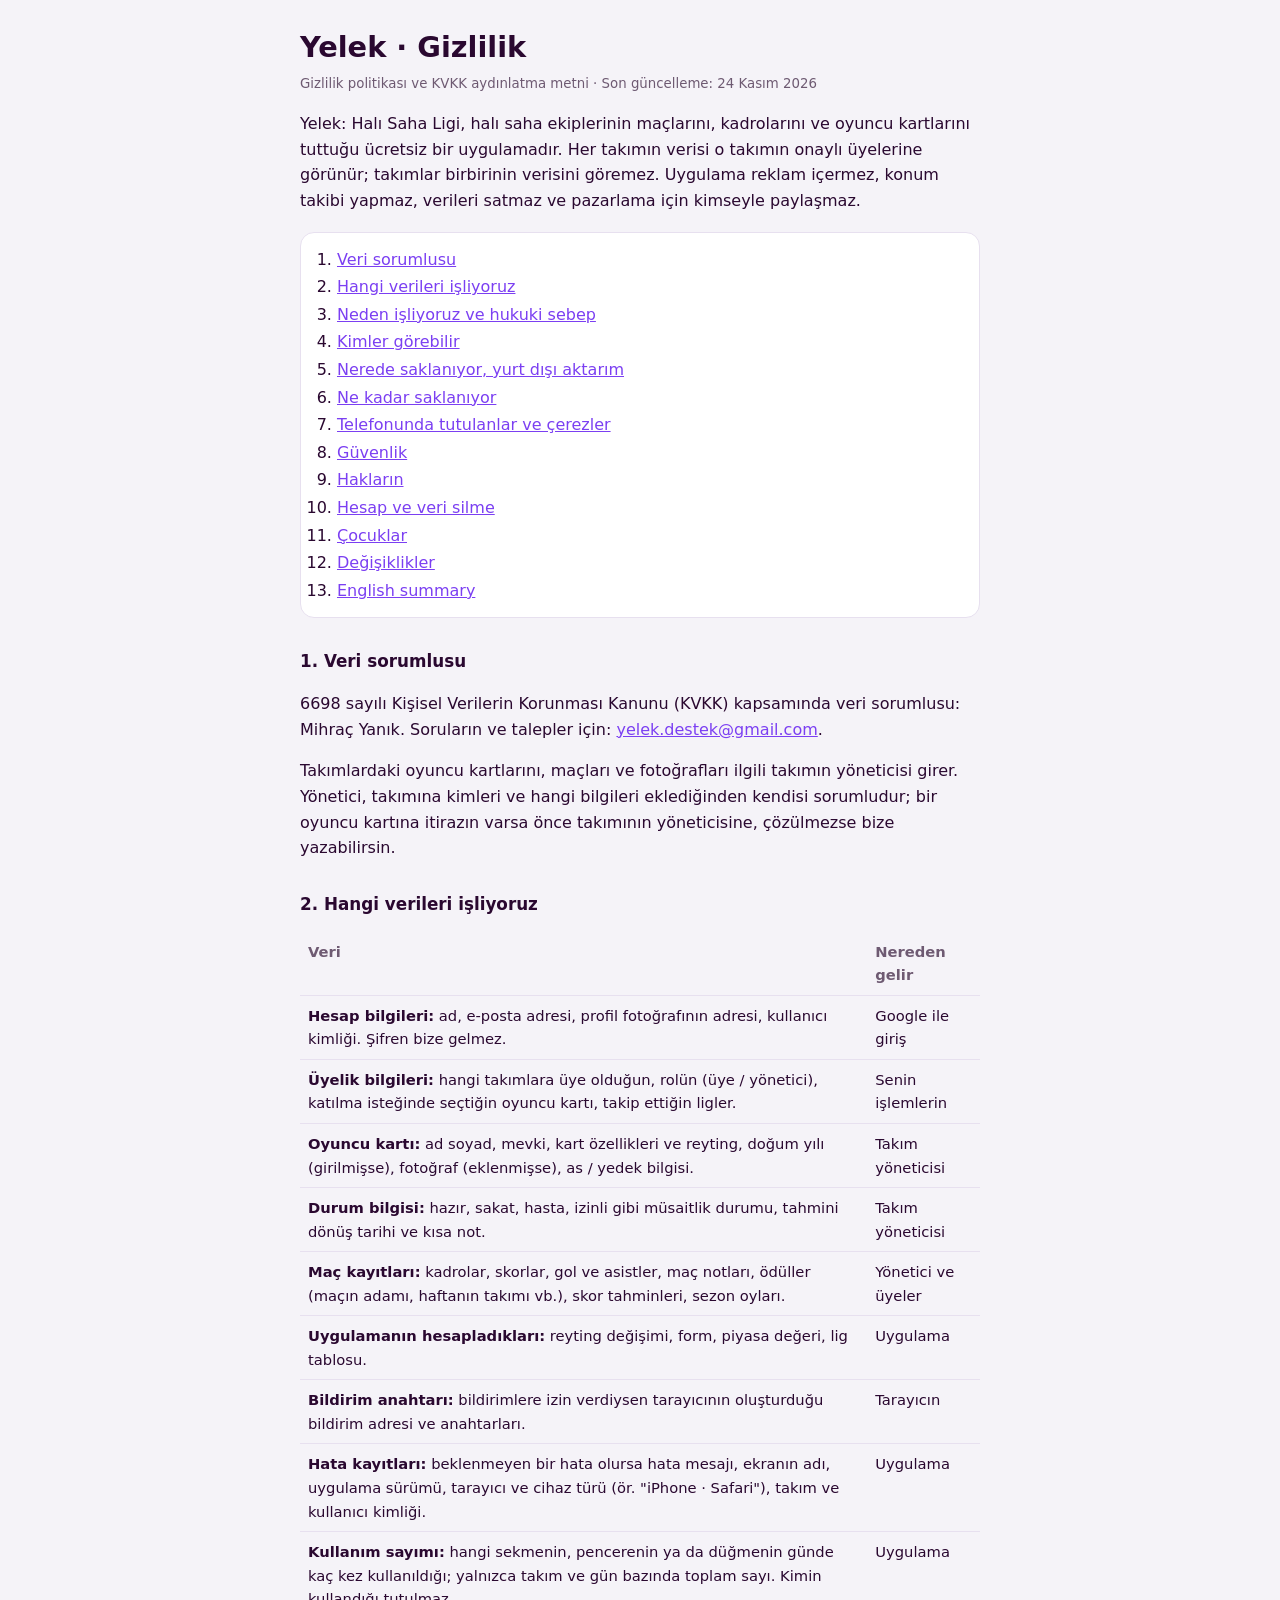
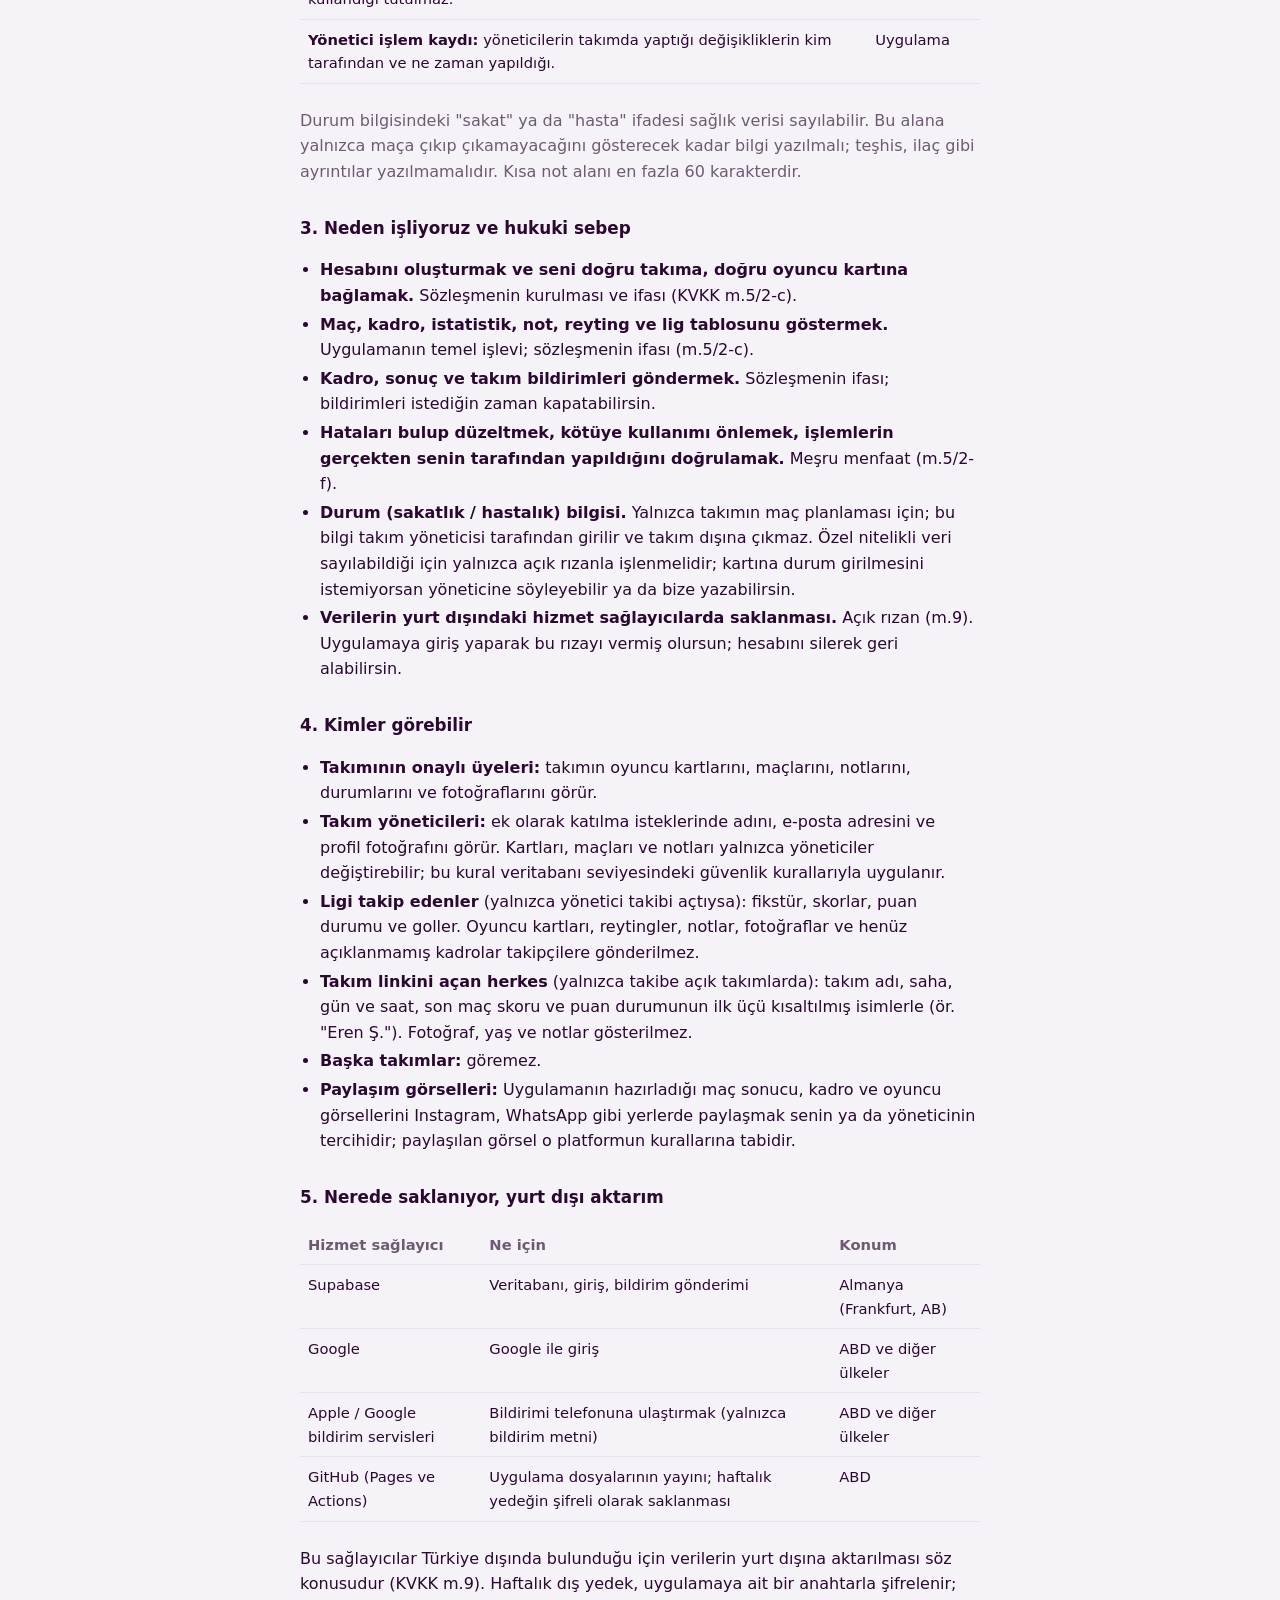
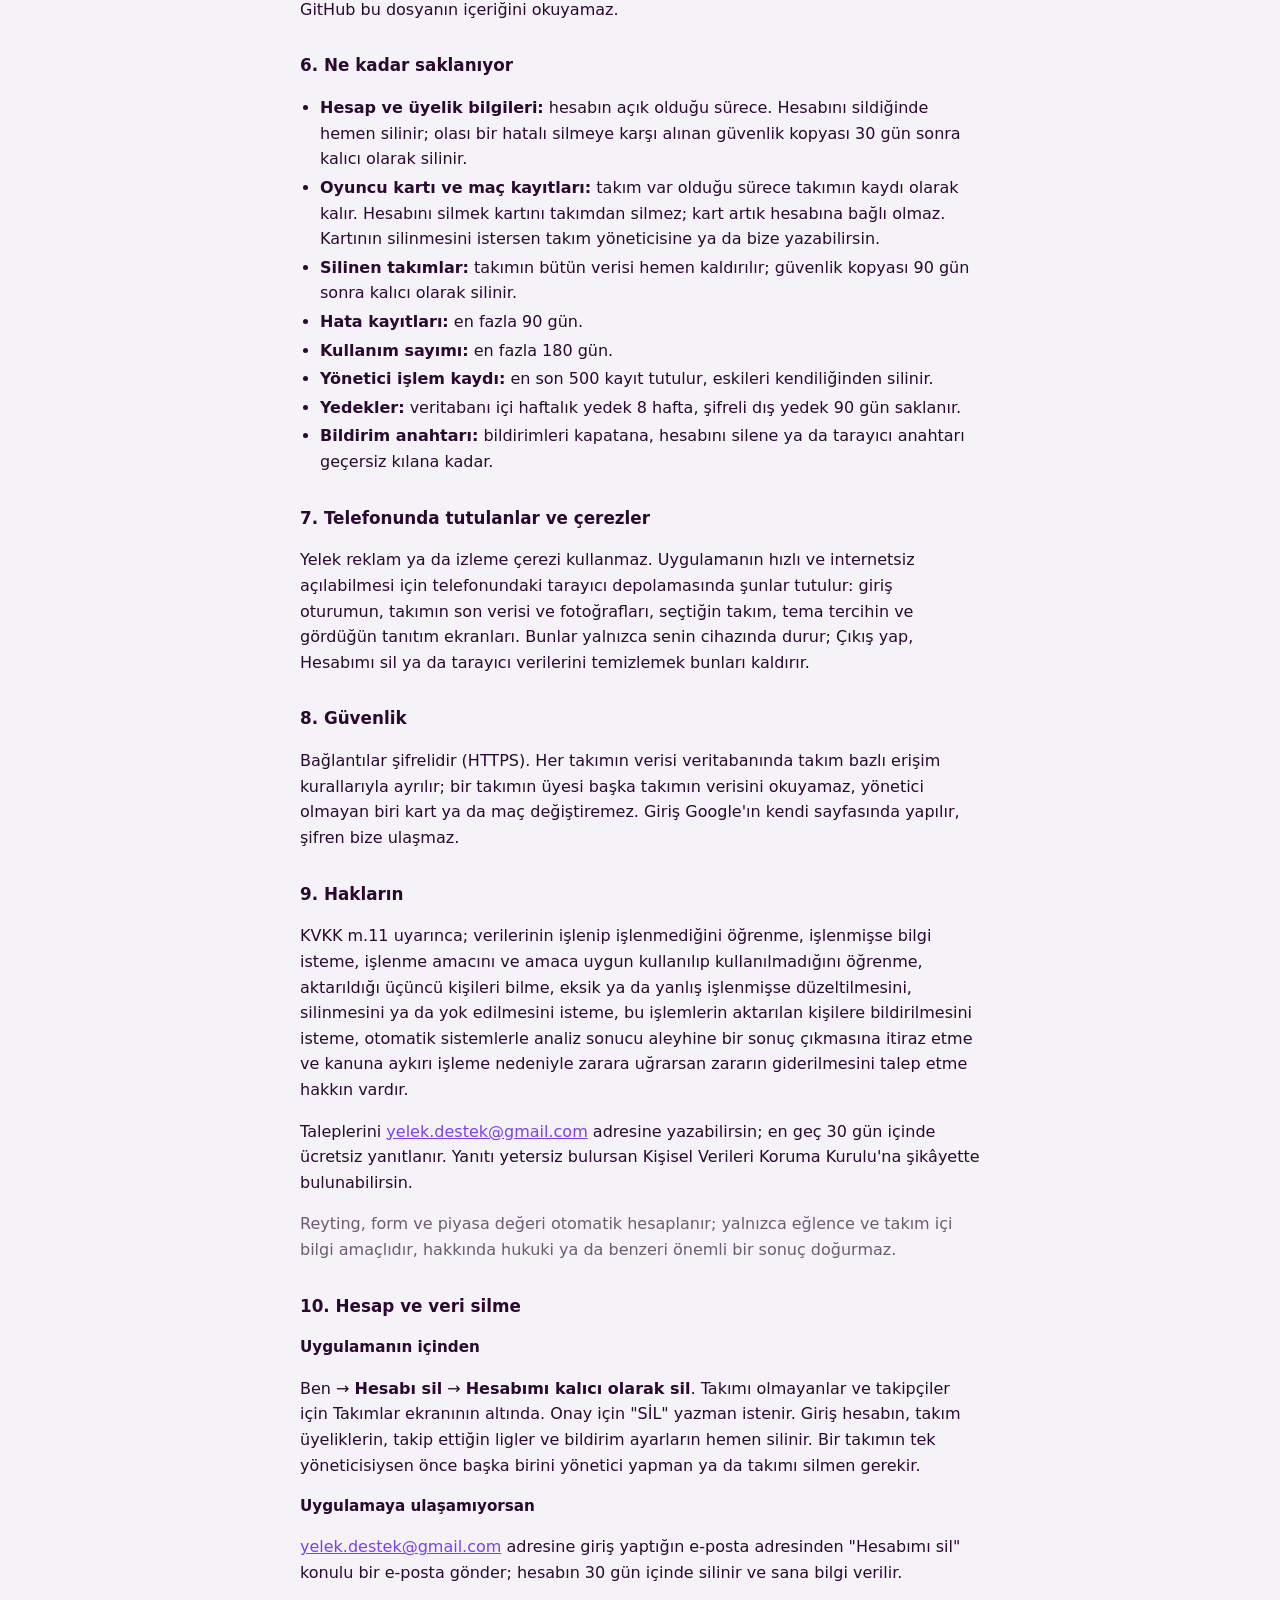
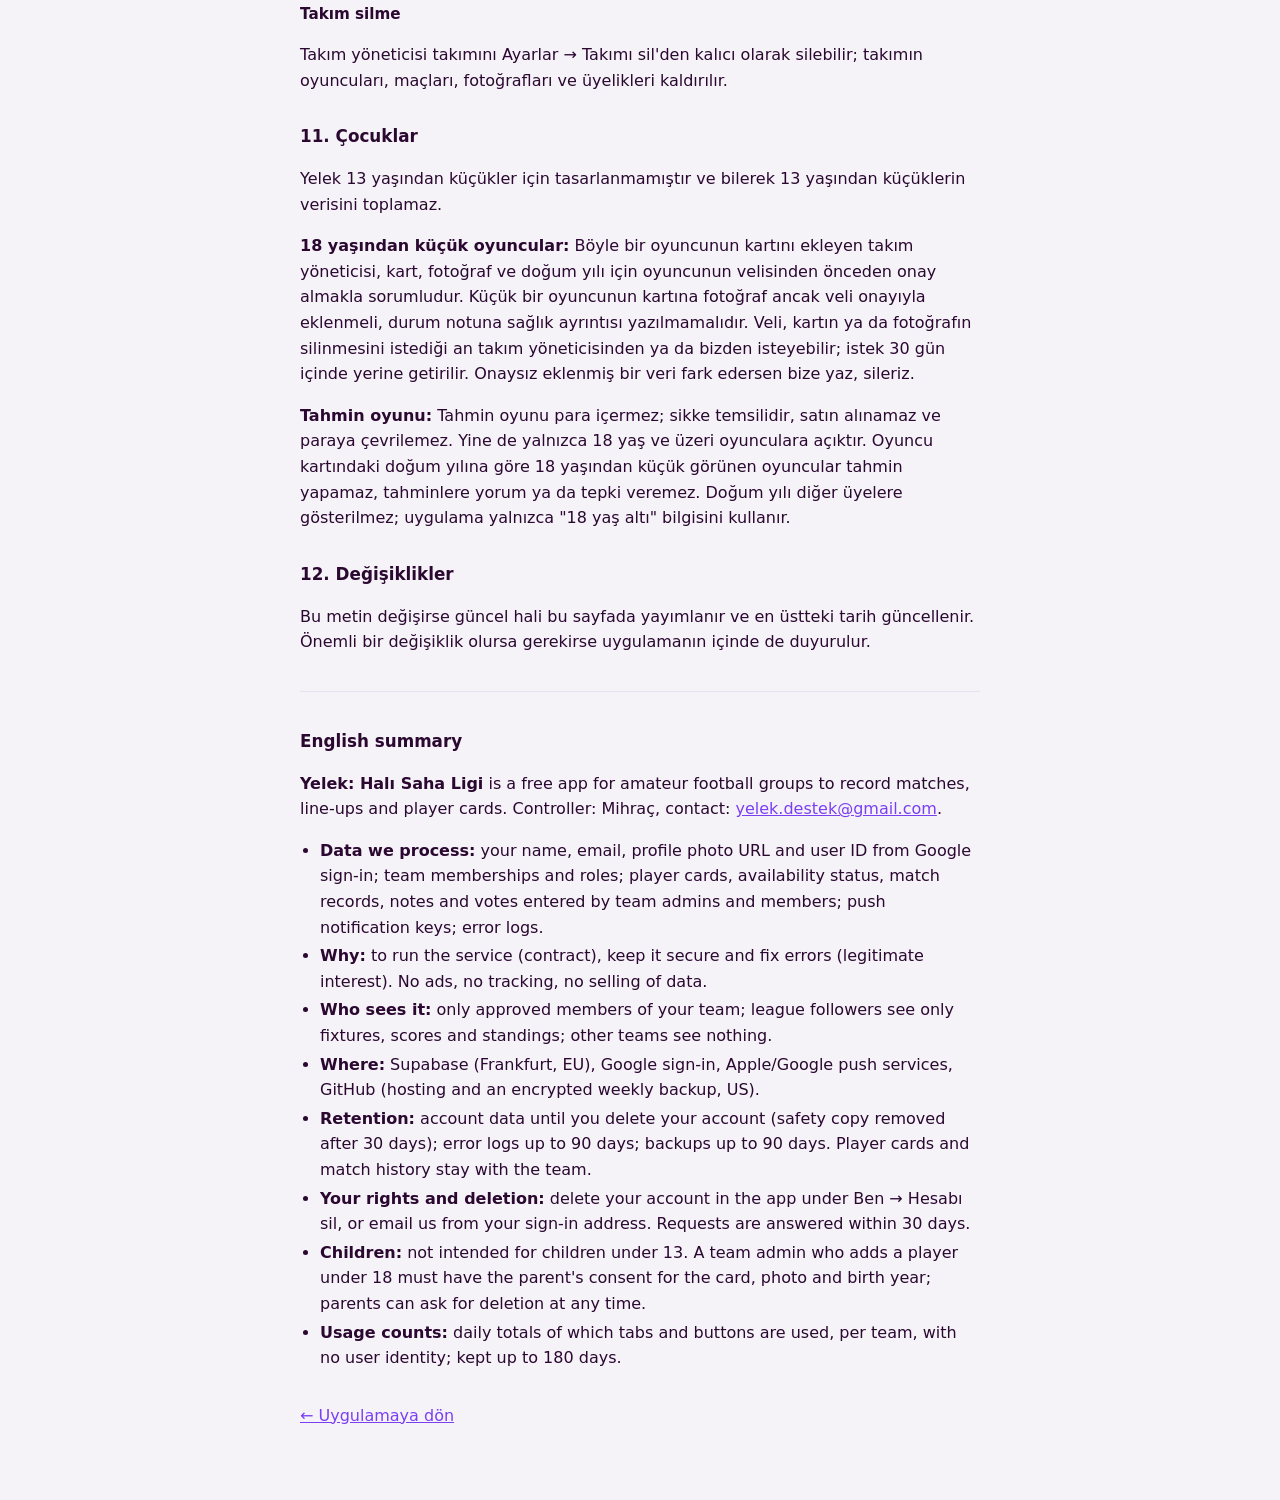
==== commit 50b13f2a: "Tahmin oyunu 18 yaş altına kapalı Co-Authored-By: Claude Fable 5.2 <noreply@anthropic.com> Claude-Se" ====
--- a/gizlilik.html
+++ b/gizlilik.html
@@ -30,7 +30,7 @@
 <body>
 <main>
 <h1>Yelek · Gizlilik</h1>
-<small>Gizlilik politikası ve KVKK aydınlatma metni · Son güncelleme: 20 Kasım 2026</small>
+<small>Gizlilik politikası ve KVKK aydınlatma metni · Son güncelleme: 24 Kasım 2026</small>
 
 <p>Yelek: Halı Saha Ligi, halı saha ekiplerinin maçlarını, kadrolarını ve oyuncu kartlarını tuttuğu ücretsiz bir uygulamadır. Her takımın verisi o takımın onaylı üyelerine görünür; takımlar birbirinin verisini göremez. Uygulama reklam içermez, konum takibi yapmaz, verileri satmaz ve pazarlama için kimseyle paylaşmaz.</p>
 
@@ -134,6 +134,7 @@
 <h2 id="cocuklar">11. Çocuklar</h2>
 <p>Yelek 13 yaşından küçükler için tasarlanmamıştır ve bilerek 13 yaşından küçüklerin verisini toplamaz.</p>
 <p><b>18 yaşından küçük oyuncular:</b> Böyle bir oyuncunun kartını ekleyen takım yöneticisi, kart, fotoğraf ve doğum yılı için oyuncunun velisinden önceden onay almakla sorumludur. Küçük bir oyuncunun kartına fotoğraf ancak veli onayıyla eklenmeli, durum notuna sağlık ayrıntısı yazılmamalıdır. Veli, kartın ya da fotoğrafın silinmesini istediği an takım yöneticisinden ya da bizden isteyebilir; istek 30 gün içinde yerine getirilir. Onaysız eklenmiş bir veri fark edersen bize yaz, sileriz.</p>
+<p><b>Tahmin oyunu:</b> Tahmin oyunu para içermez; sikke temsilidir, satın alınamaz ve paraya çevrilemez. Yine de yalnızca 18 yaş ve üzeri oyunculara açıktır. Oyuncu kartındaki doğum yılına göre 18 yaşından küçük görünen oyuncular tahmin yapamaz, tahminlere yorum ya da tepki veremez. Doğum yılı diğer üyelere gösterilmez; uygulama yalnızca "18 yaş altı" bilgisini kullanır.</p>
 
 <h2 id="degisiklik">12. Değişiklikler</h2>
 <p>Bu metin değişirse güncel hali bu sayfada yayımlanır ve en üstteki tarih güncellenir. Önemli bir değişiklik olursa gerekirse uygulamanın içinde de duyurulur.</p>
